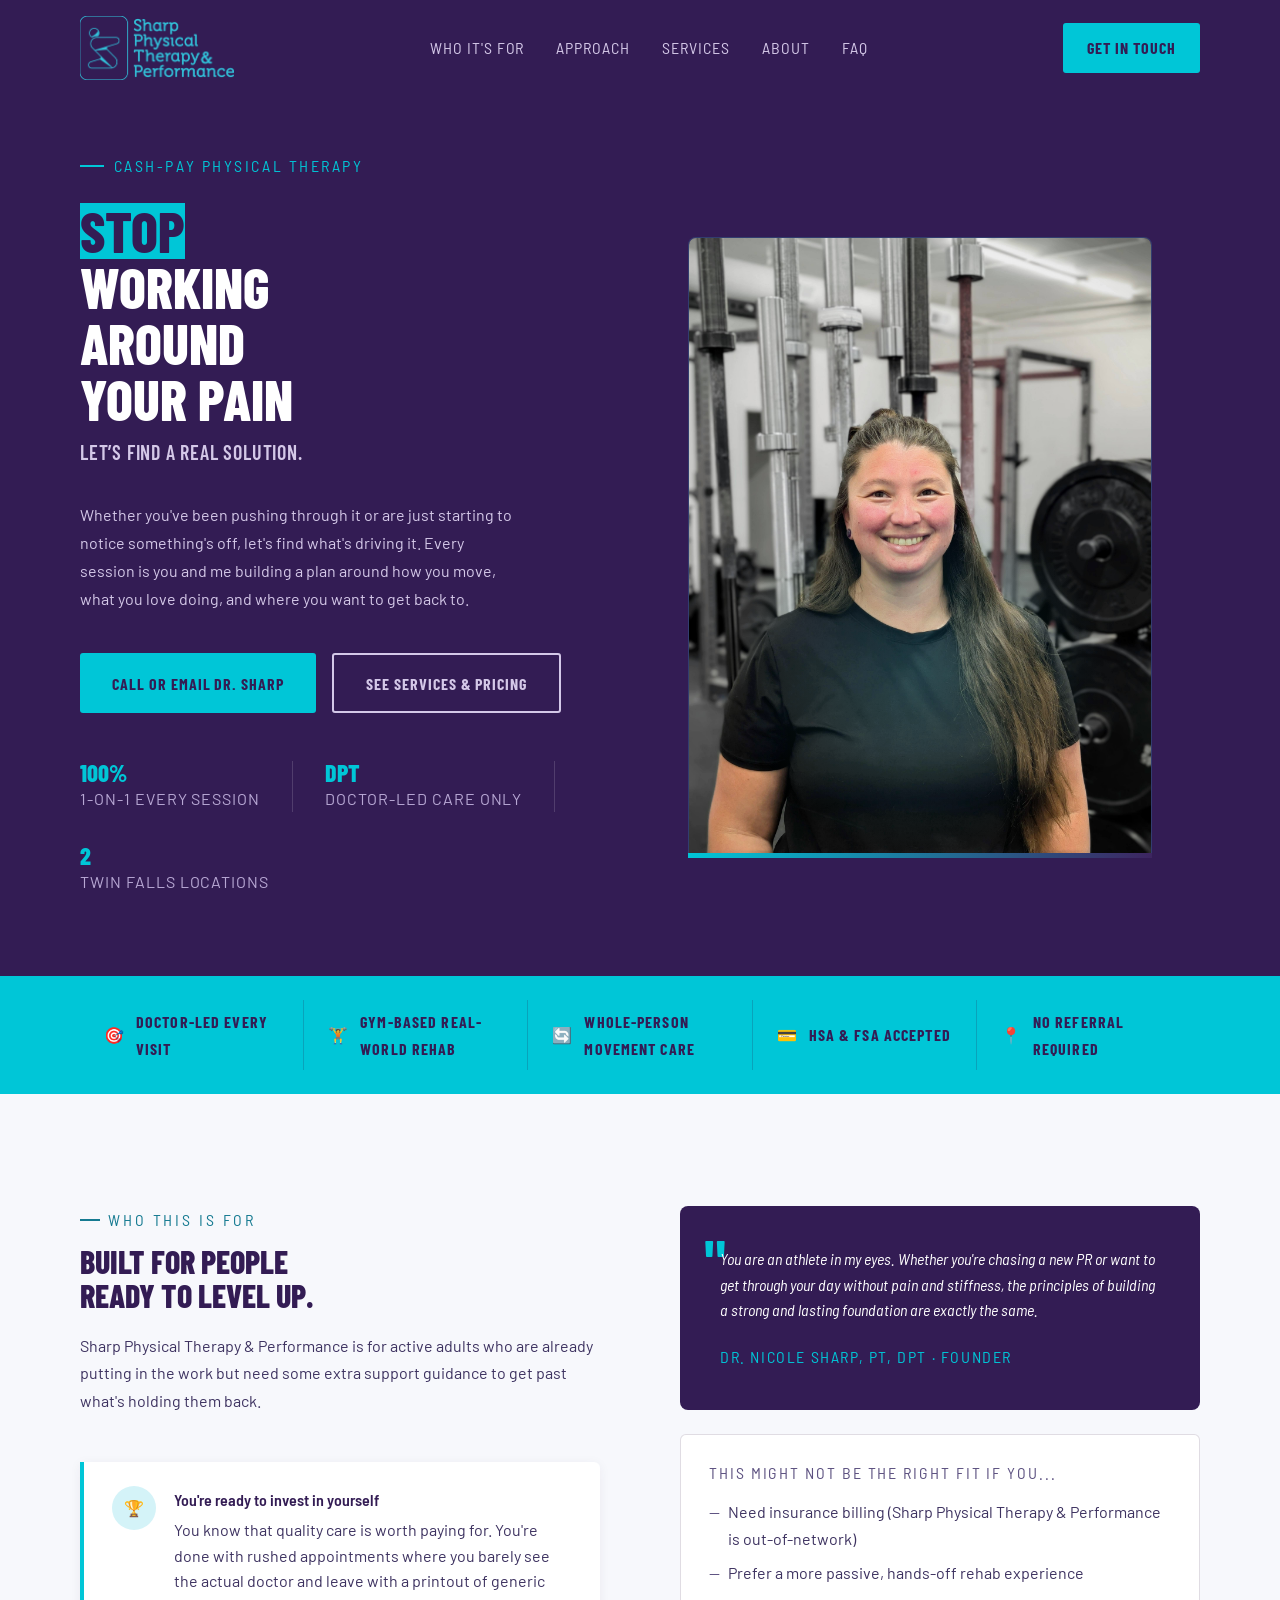
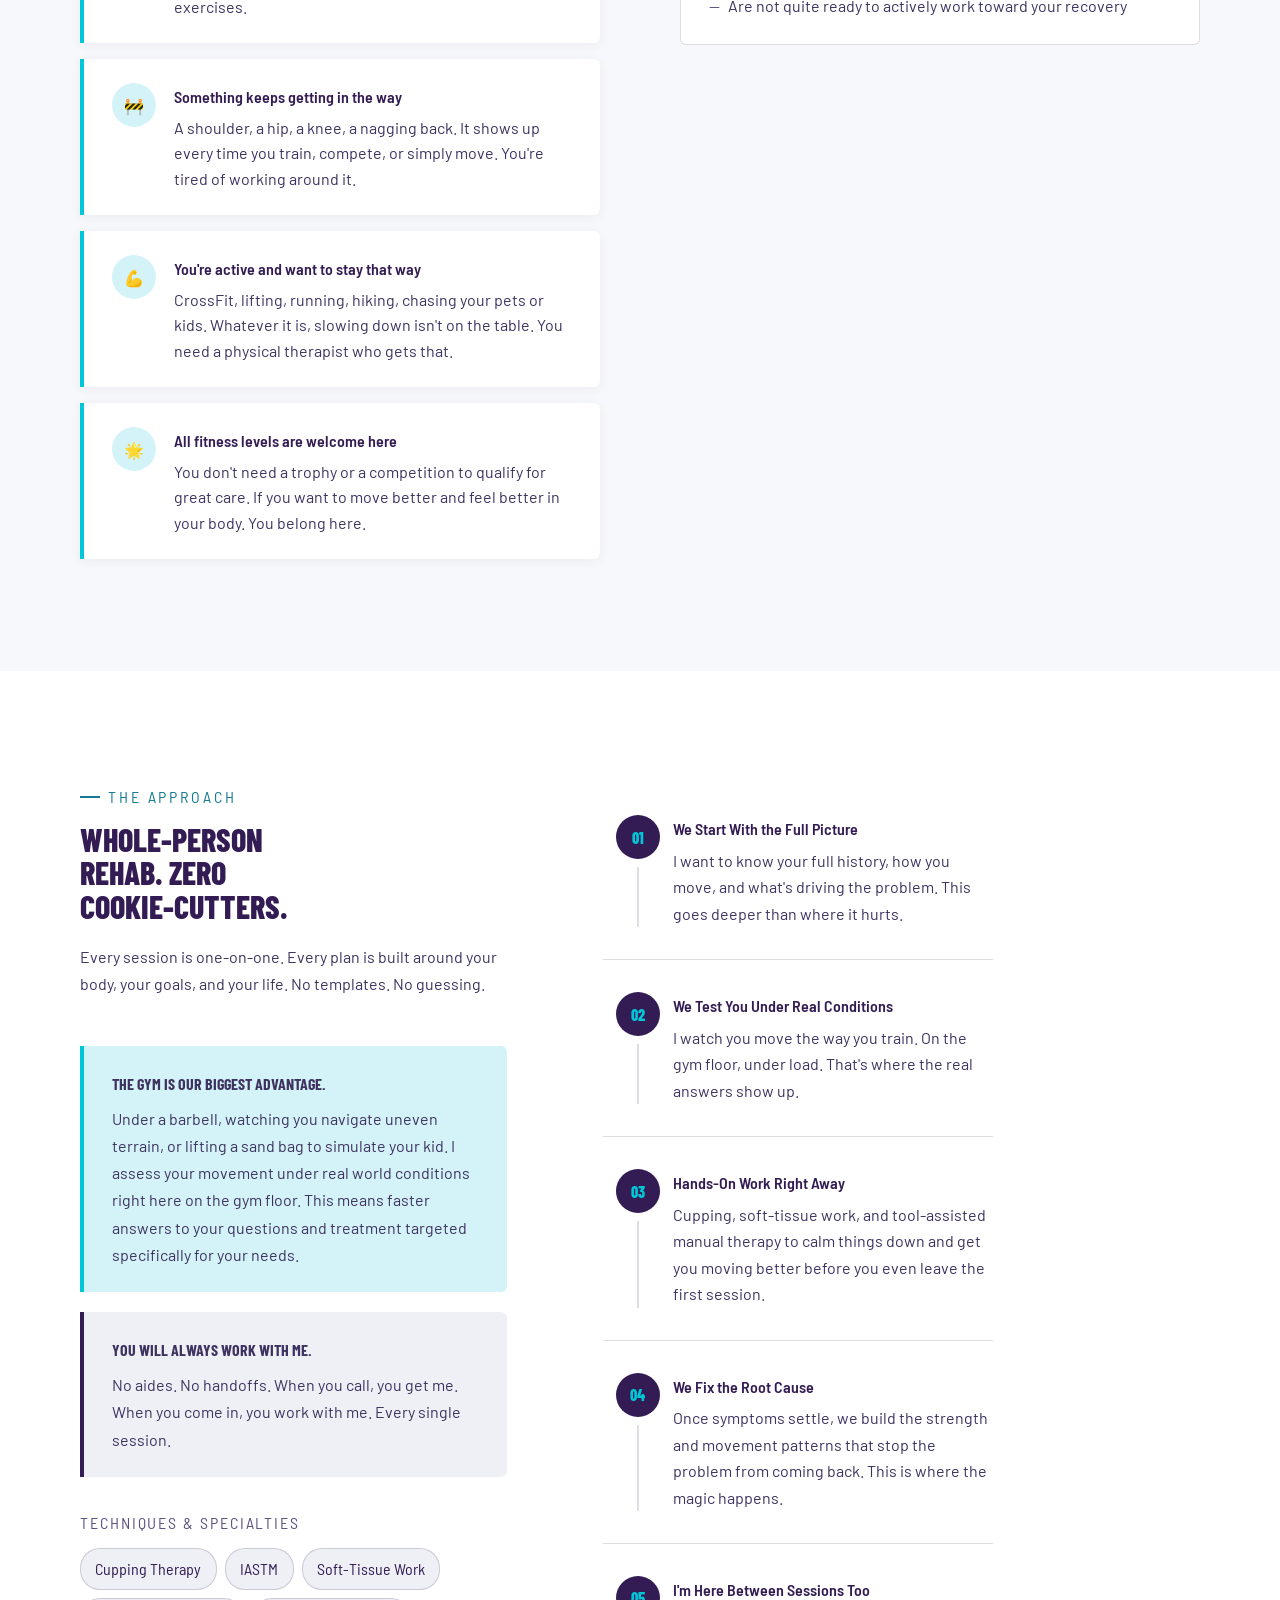
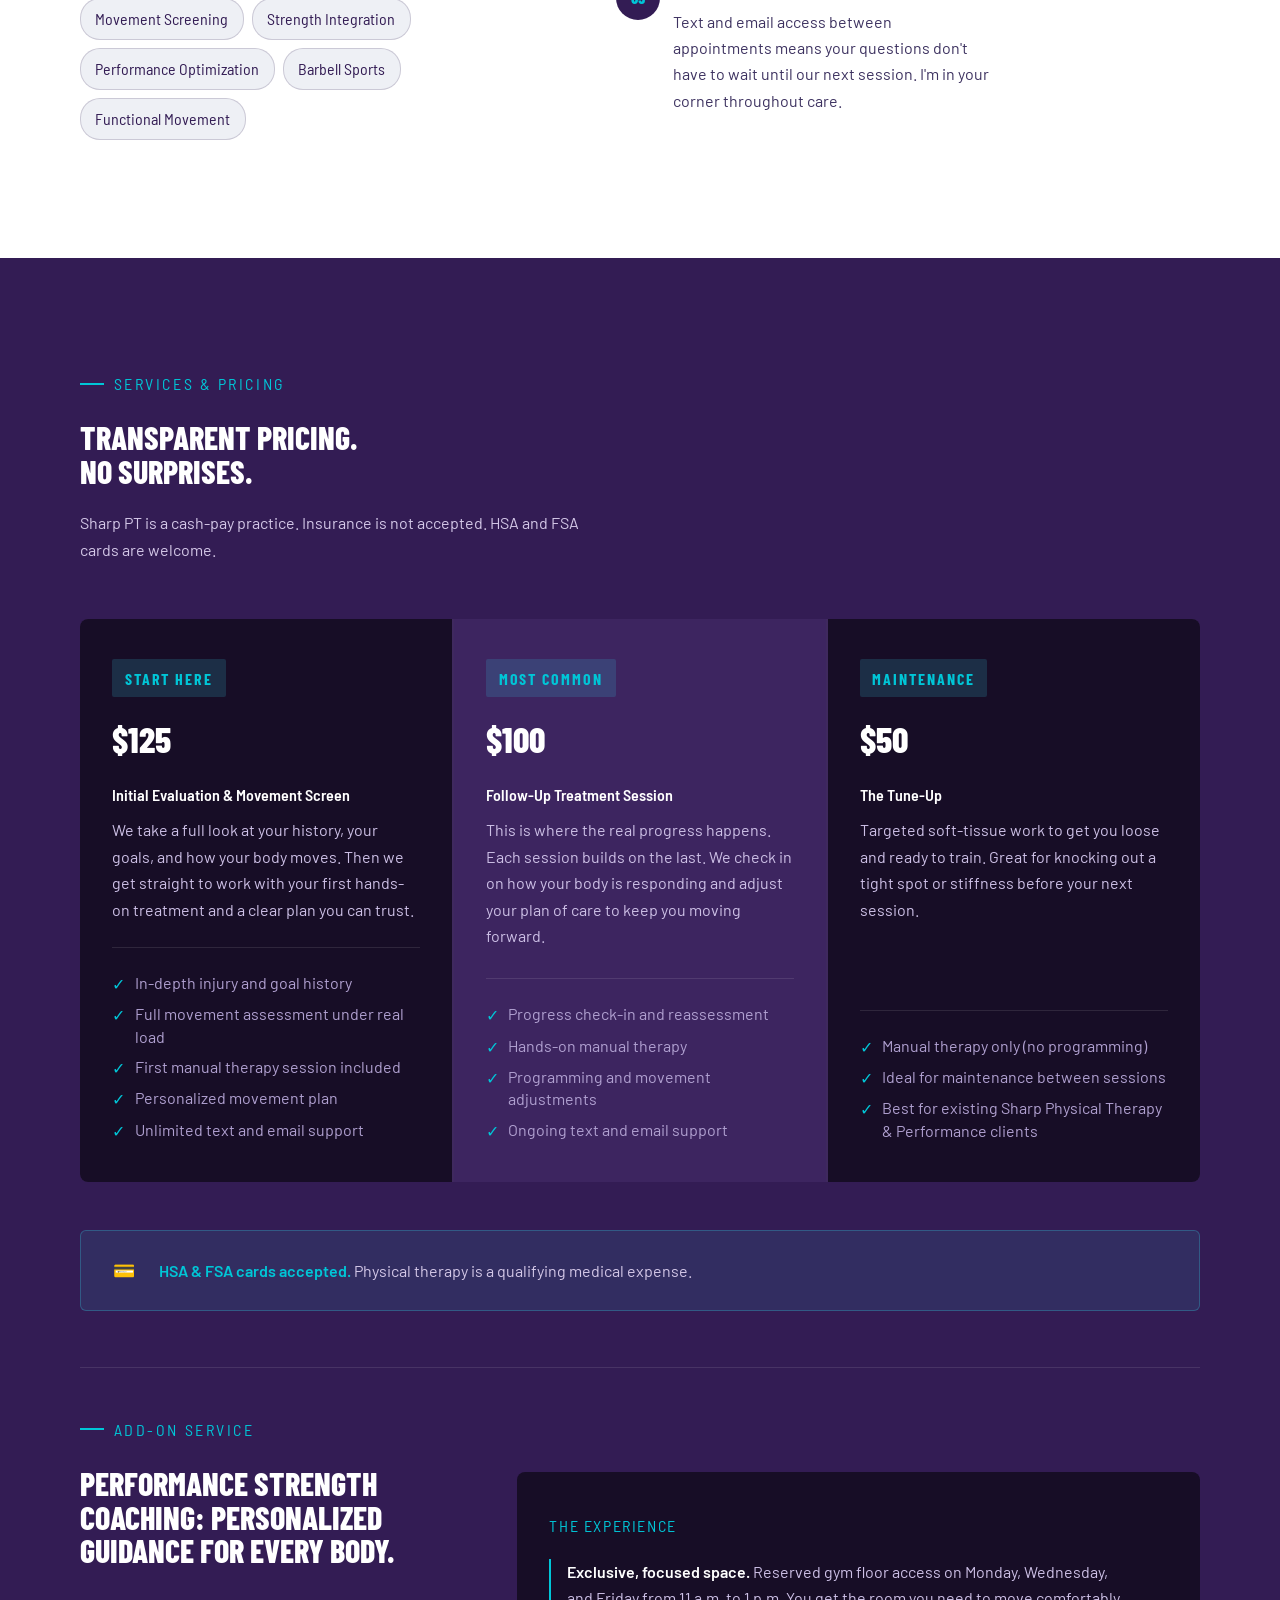
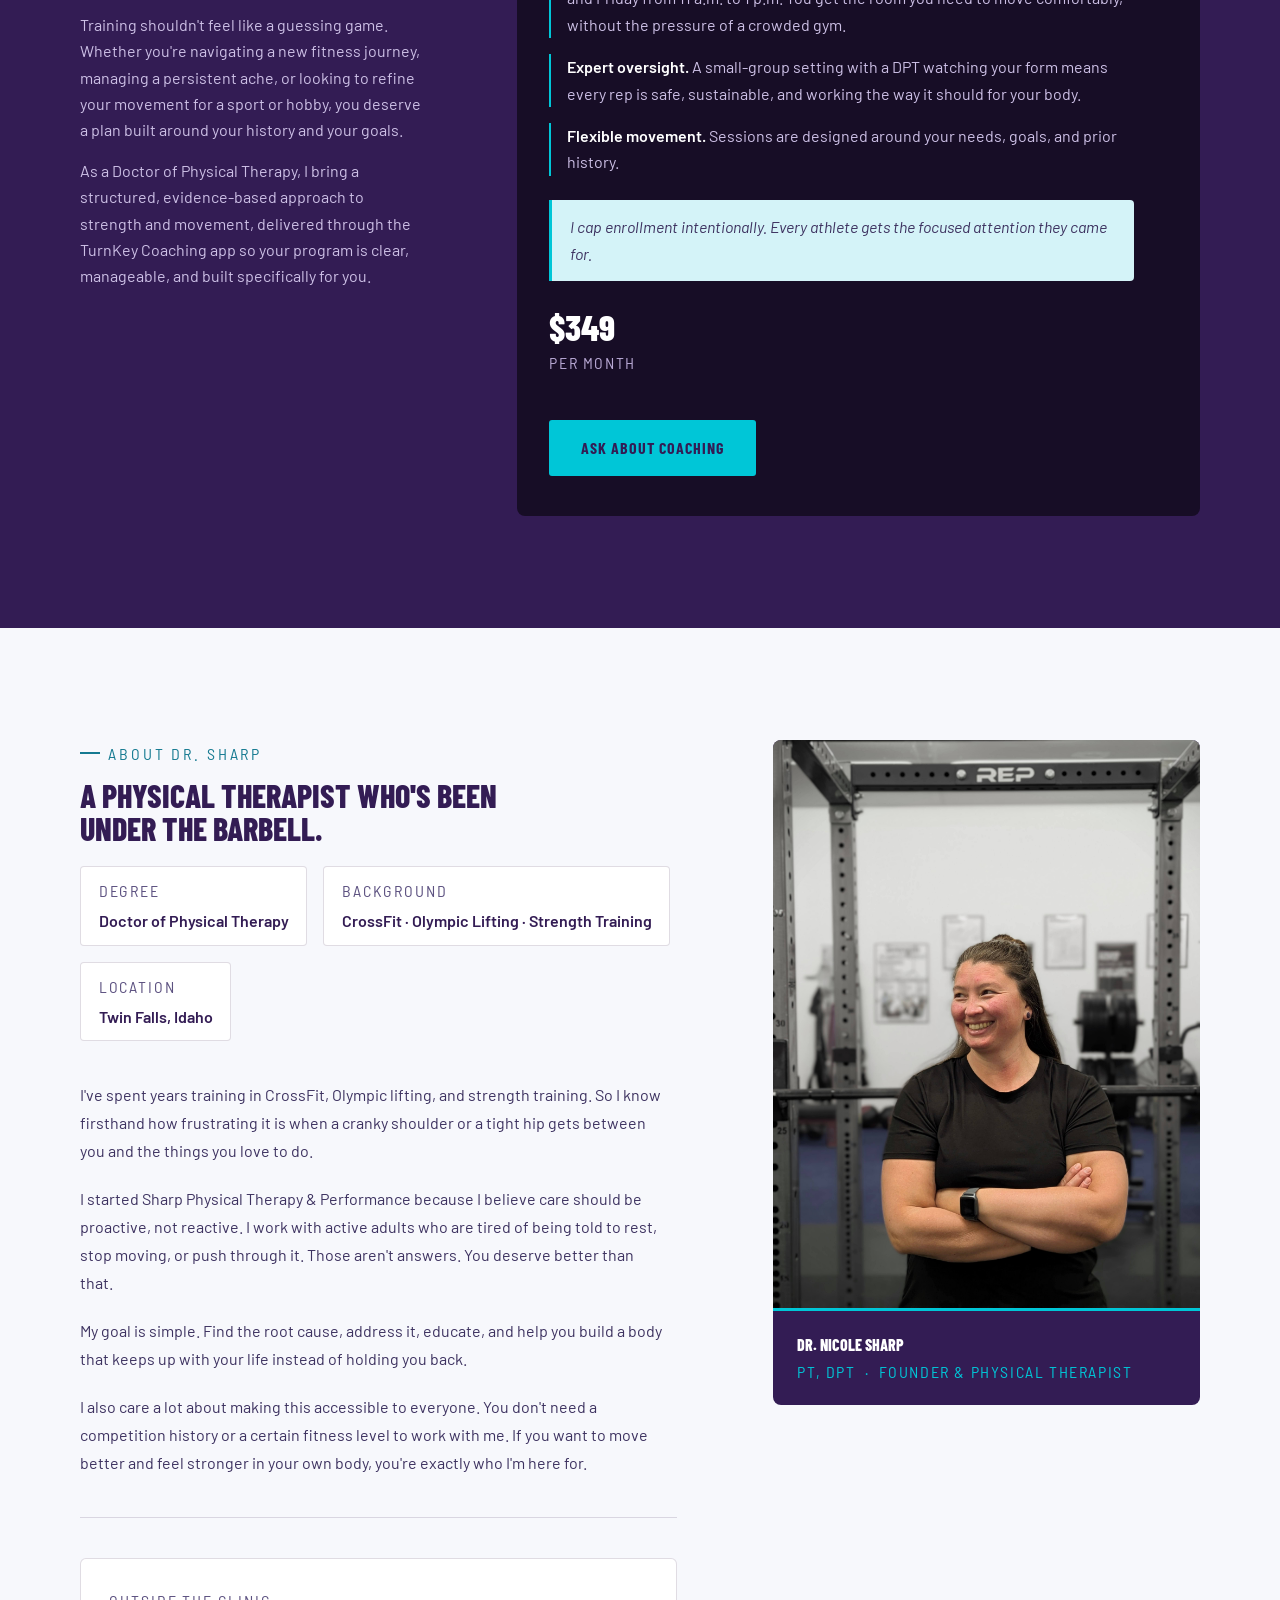
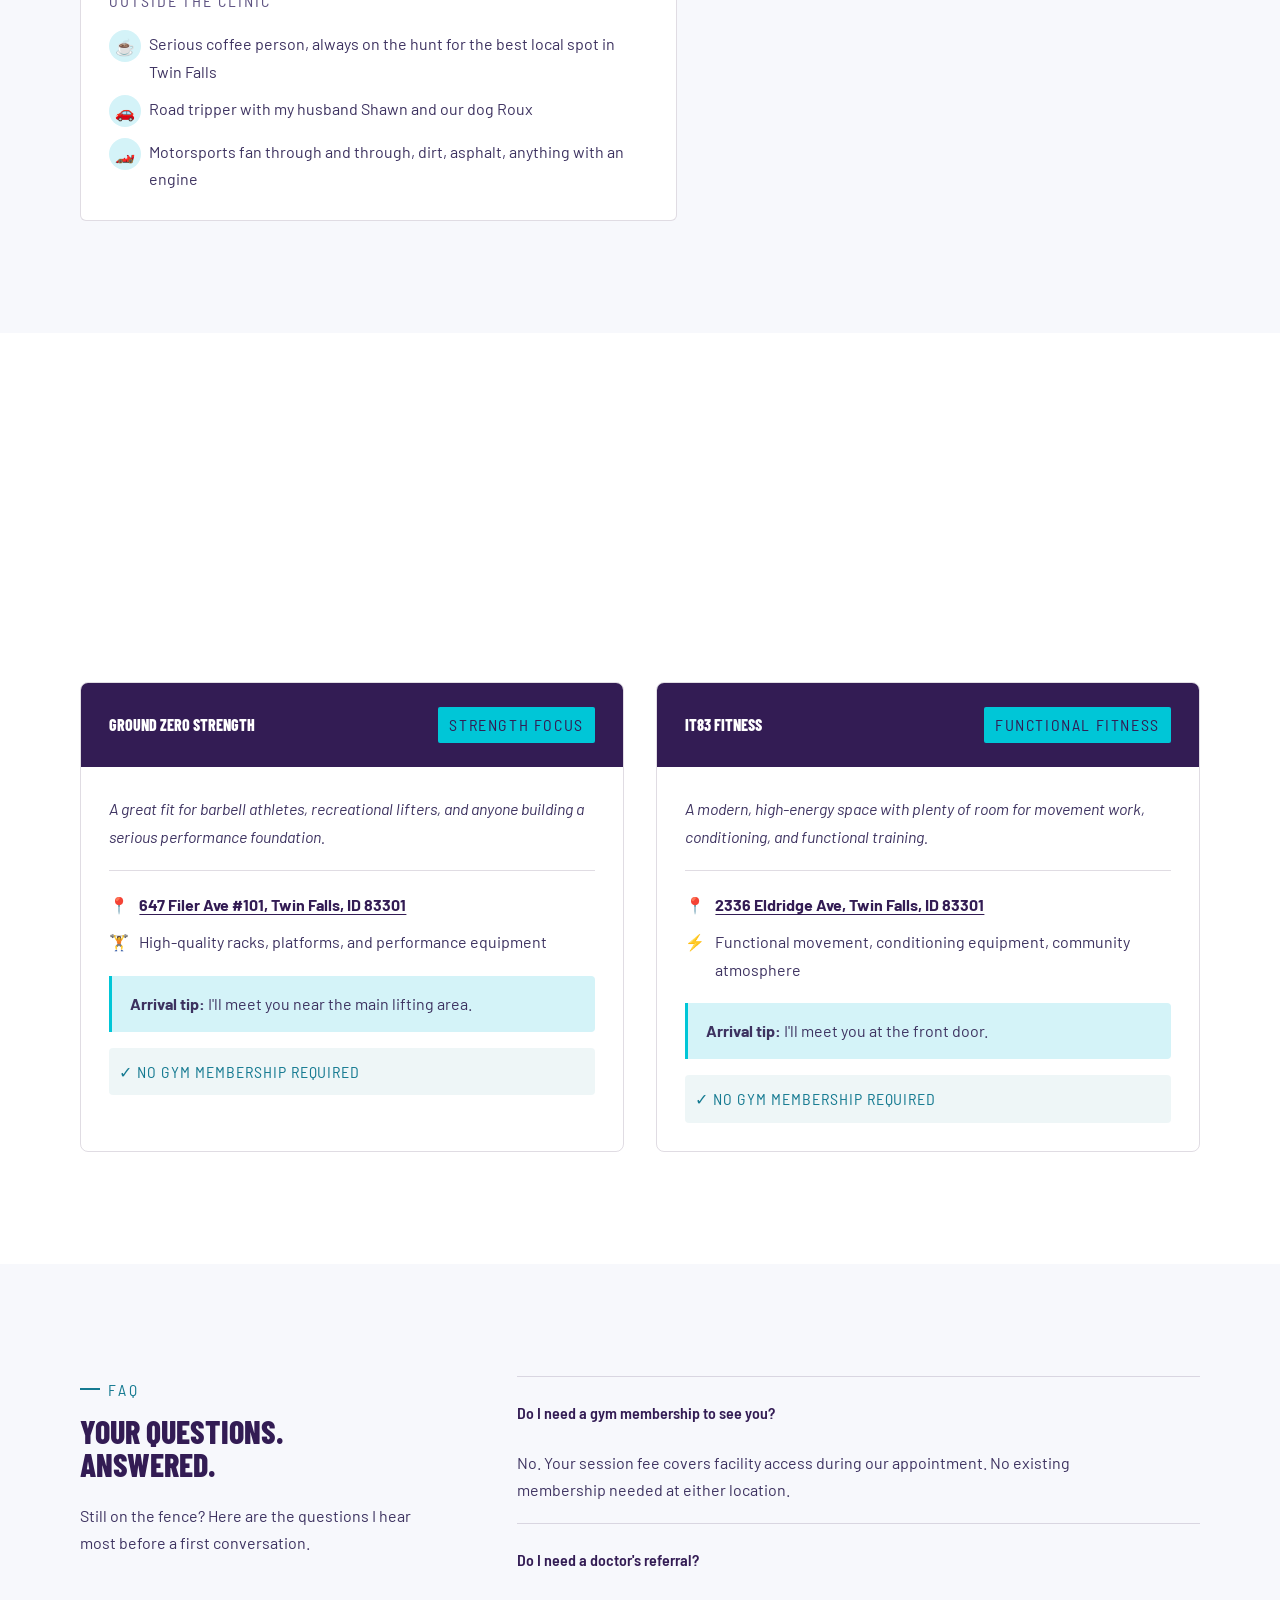
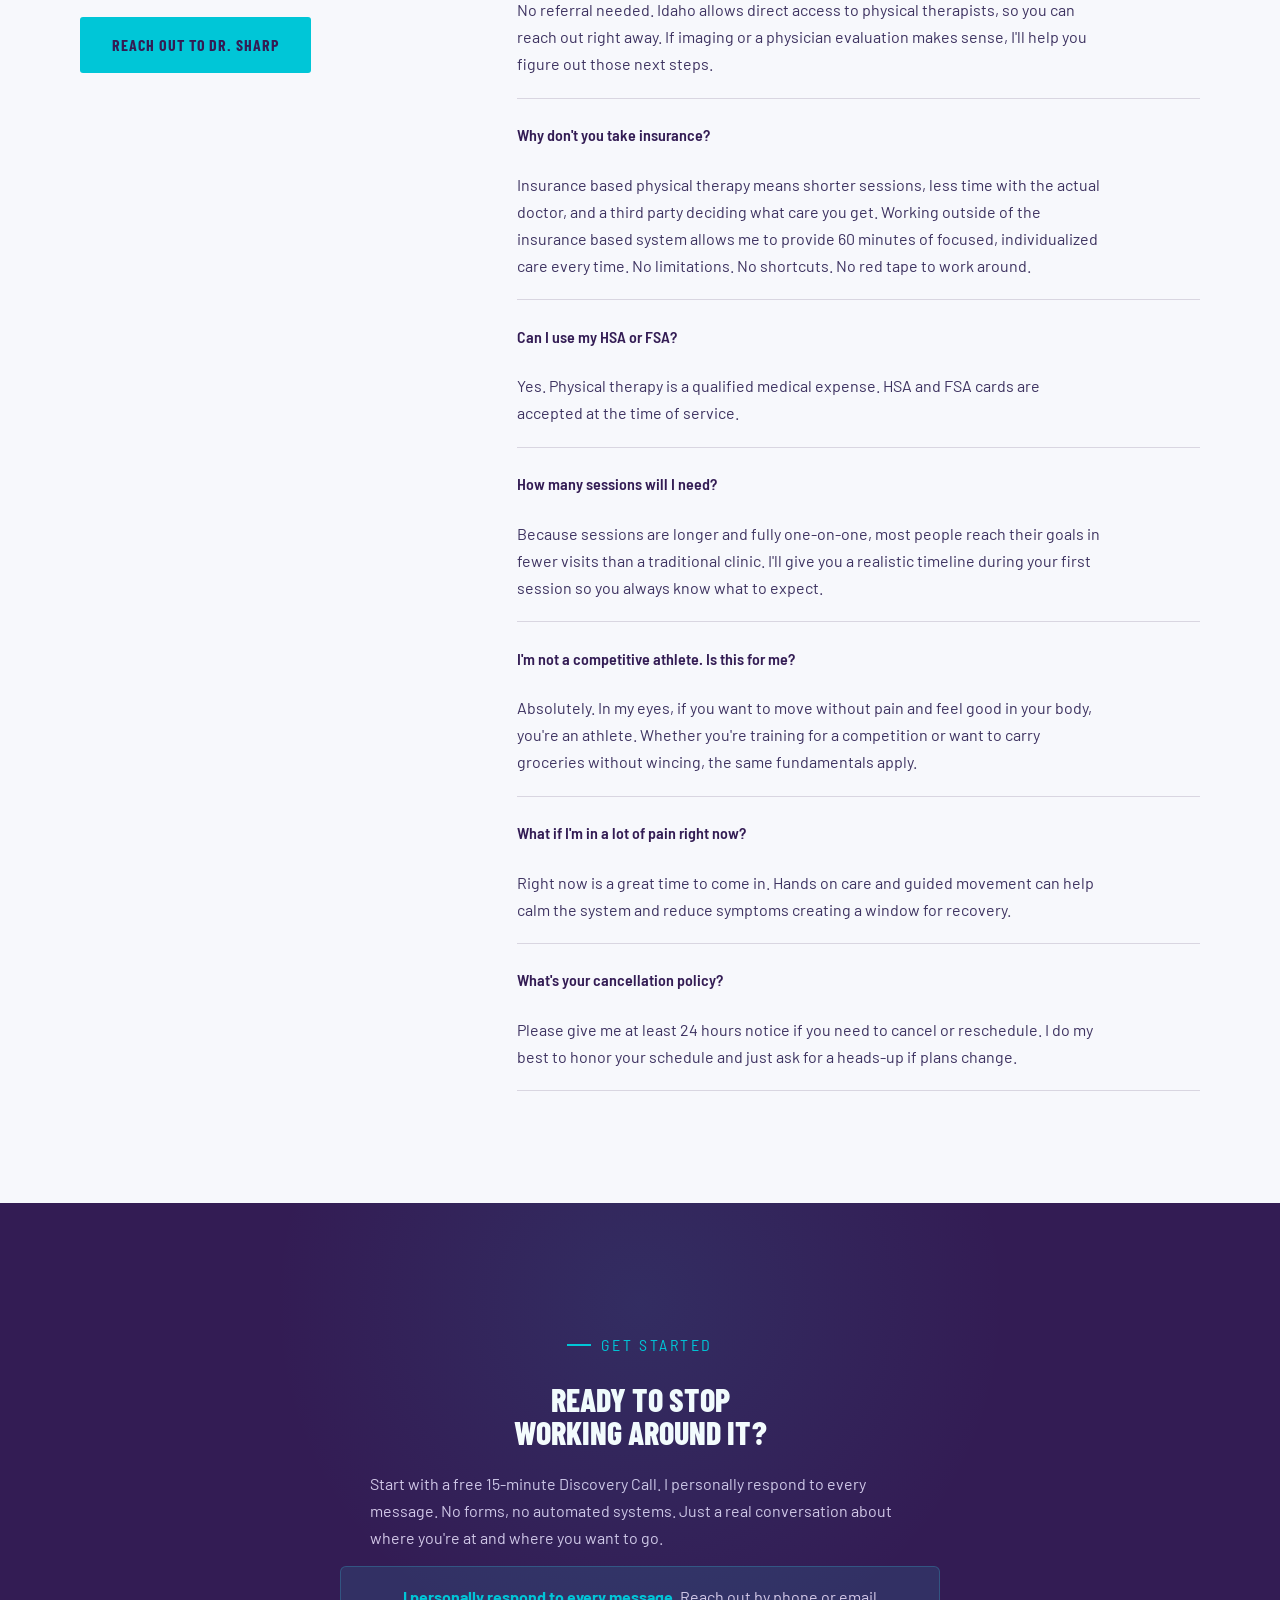
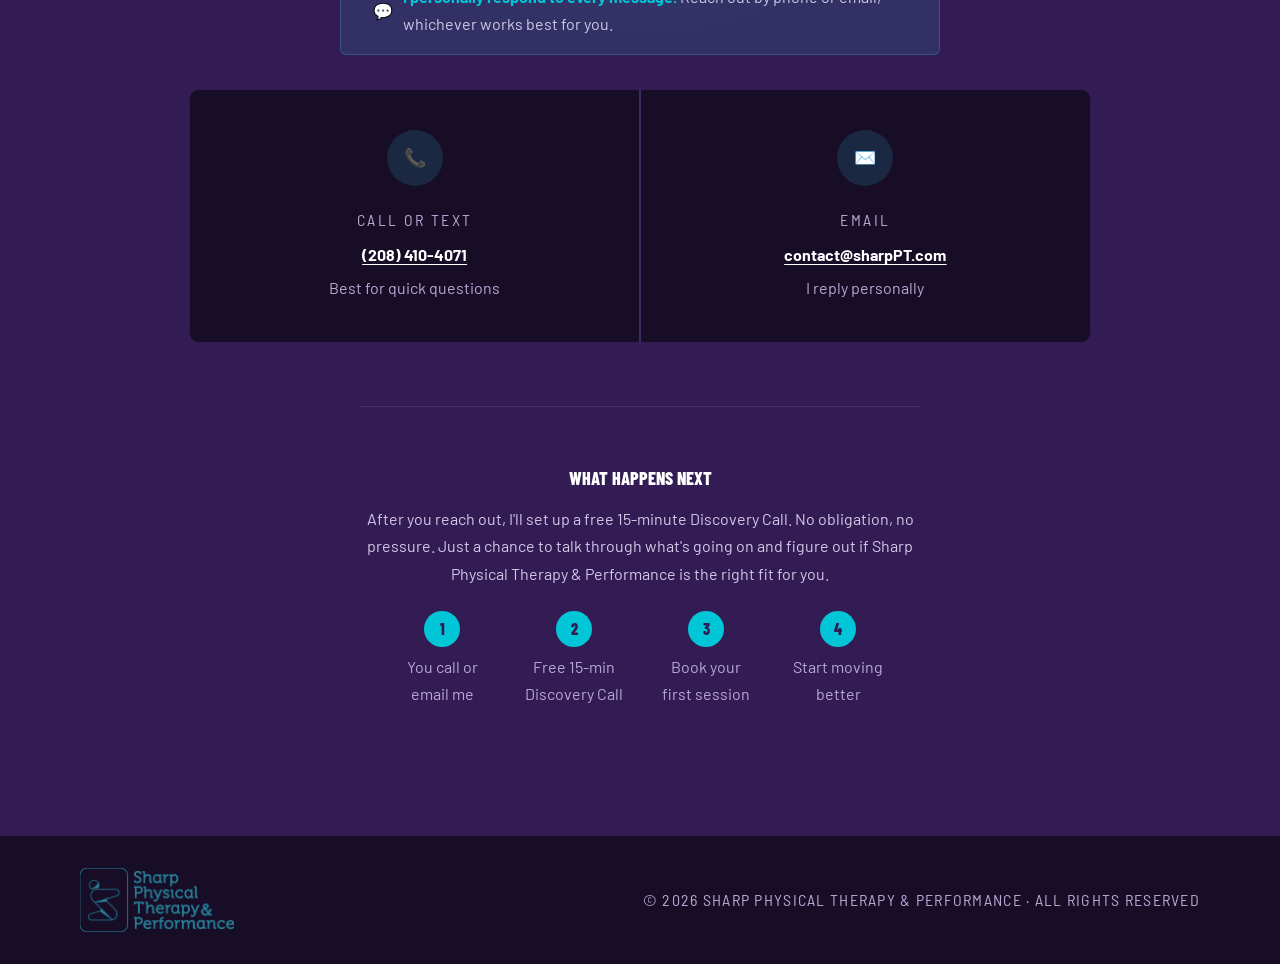
==== index.html @ bdf27a80 "line spacing" ====
<!DOCTYPE html>
<html lang="en-US">
<head>
  <!-- Google tag (gtag.js) -->
  <script async src="https://www.googletagmanager.com/gtag/js?id=G-GW4HYHPY5G"></script>
  <script>
    window.dataLayer = window.dataLayer || [];
    function gtag(){dataLayer.push(arguments);}
    gtag('js', new Date());
  
    gtag('config', 'G-GW4HYHPY5G');
  </script>
  <meta charset="UTF-8">
  <meta name="viewport" content="width=device-width, initial-scale=1.0">
  <meta name="keywords" content="Physical Therapy, Manual Therapy, Cash-Pay, Performance, Strong, Fitness, Injury, Injury prevention"/>
  <meta name="description" content="Cash-pay physical therapy in Twin Falls, Idaho. True 1-on-1 care with Dr. Nicole Sharp, PT, DPT — every session, no handoffs. Specializing in active adults and performance rehab." />
  <meta name="author" content="Dr. Nicole Sharp, PT, DPT" />
  <meta property="og:title" content="Sharp Physical Therapy & Performance — Twin Falls, ID">
  <meta property="og:description" content="True 1-on-1 cash-pay physical therapy with Dr. Nicole Sharp, PT, DPT.">
  <meta property="og:url" content="https://www.sharppt.com/">
  <meta property="og:type" content="website">
  <meta property="og:image" content="https://www.sharppt.com/img/og-image.png">
  <meta name="twitter:card" content="summary_large_image">
  <meta property="og:site_name" content="Sharp Physical Therapy & Performance">
  <meta property="og:locale" content="en_US">
  <link rel="canonical" href="https://www.sharppt.com/" />
  <title>Sharp Physical Therapy & Performance | Cash-Pay PT in Twin Falls, ID</title>
  <link rel="preconnect" href="https://fonts.googleapis.com">
  <link href="https://fonts.googleapis.com/css2?family=Barlow+Condensed:wght@400;600;700;800&family=Barlow:wght@400;500;600&family=Barlow+Semi+Condensed:wght@500;600&display=swap" rel="stylesheet">
  <link rel="stylesheet" href="css/styles.css">
  <link rel="sitemap" type="application/xml" href="https://www.sharppt.com/sitemap.xml">
  <script type="application/ld+json">
  {
    "@context": "https://schema.org",
    "@type": ["LocalBusiness", "MedicalBusiness", "Physiotherapy"],
    "name": "Sharp Physical Therapy & Performance",
    "description": "Cash-pay physical therapy in Twin Falls, Idaho. 1-on-1 care with Dr. Nicole Sharp, PT, DPT.",
    "image": "https://www.sharppt.com/img/og-image.png",
    "url": "https://www.sharppt.com",
    "telephone": "+12084104071",
    "address": {
      "@type": "PostalAddress",
      "streetAddress": "647 Filer Ave #101",
      "addressLocality": "Twin Falls",
      "addressRegion": "ID",
      "postalCode": "83301",
      "addressCountry": "US"
    },
    "geo": {
      "@type": "GeoCoordinates",
      "latitude": 42.5558,
      "longitude": -114.4609
    },
    "areaServed": "Twin Falls, ID",
    "priceRange": "$$"
  }
  </script>

  <script type="application/ld+json">
  {
    "@context": "https://schema.org",
    "@type": "FAQPage",
    "mainEntity": [
      {
        "@type": "Question",
        "name": "Do I need a gym membership to see you?",
        "acceptedAnswer": {
          "@type": "Answer",
          "text": "No. Your session fee covers facility access during our appointment. No existing membership needed at either location."
        }
      },
      {
        "@type": "Question",
        "name": "Do I need a doctor's referral?",
        "acceptedAnswer": {
          "@type": "Answer",
          "text": "No referral needed. Idaho allows direct access to physical therapists, so you can reach out right away. If imaging or a physician evaluation makes sense, I'll help you figure out those next steps."
        }
      },
      {
        "@type": "Question",
        "name": "Why don't you take insurance?",
        "acceptedAnswer": {
          "@type": "Answer",
          "text": "Insurance based physical therapy means shorter sessions, less time with the actual doctor, and a third party deciding what care you get. Working outside of the insurance based system allows me to provide 60 minutes of focused, individualized care every time. No limitations. No shortcuts. No red tape to work around."
        }
      },
      {
        "@type": "Question",
        "name": "Can I use my HSA or FSA?",
        "acceptedAnswer": {
          "@type": "Answer",
          "text": "Yes. Physical therapy is a qualified medical expense. HSA and FSA cards are accepted at the time of service."
        }
      },
      {
        "@type": "Question",
        "name": "How many sessions will I need?",
        "acceptedAnswer": {
          "@type": "Answer",
          "text": "Because sessions are longer and fully one-on-one, most people reach their goals in fewer visits than a traditional clinic. I'll give you a realistic timeline during your first session so you always know what to expect."
        }
      },
      {
        "@type": "Question",
        "name": "I'm not a competitive athlete. Is this for me?",
        "acceptedAnswer": {
          "@type": "Answer",
          "text": "Absolutely. In my eyes, if you want to move without pain and feel good in your body, you're an athlete. Whether you're training for a competition or want to carry groceries without wincing, the same fundamentals apply."
        }
      },
      {
        "@type": "Question",
        "name": "What if I'm in a lot of pain right now?",
        "acceptedAnswer": {
          "@type": "Answer",
          "text": "Right now is a great time to come in. Hands on care and guided movement can help calm the system and reduce symptoms creating a window for recovery."
        }
      },
      {
        "@type": "Question",
        "name": "What's your cancellation policy?",
        "acceptedAnswer": {
          "@type": "Answer",
          "text": "Please give me at least 24 hours notice if you need to cancel or reschedule. I do my best to honor your schedule and just ask for a heads-up if plans change."
        }
      }
    ]
  }
  </script>
</head>
<body>
<header>
  <a href="#main-content" class="skip-link">Skip to main content</a>

  <nav id="main-nav" aria-label="Main navigation">
    <div class="nav-inner">
      <a href="#" class="nav-logo" aria-label="Sharp Physical Therapy & Performance — home">
        <img src="img/SPTP Logo_SPTP Primary Teal Text.png" alt="Sharp Physical Therapy & Performance logo" class="nav-logo-img">
      </a>
      <ul class="nav-links" id="nav-links">
        <li><a href="#who" aria-label="Who it's for">Who It's For</a></li>
        <li><a href="#approach">Approach</a></li>
        <li><a href="#services">Services</a></li>
        <li><a href="#about">About</a></li>
        <li><a href="#faq">FAQ</a></li>
      </ul>
      <div class="nav-right">
        <a href="#contact" class="nav-cta">Get in Touch</a>
        <button class="nav-menu-btn" id="nav-menu-btn" aria-controls="nav-links" aria-expanded="false" aria-label="Toggle navigation menu">Menu</button>
      </div>
    </div>
  </nav>
</header>
  <main id="main-content">

    <!-- HERO -->
    <section id="hero" aria-labelledby="hero-heading">
      <div class="inner">
        <div class="hero-left">
          <span class="on-dark-eyebrow">Cash-Pay Physical Therapy</span>
          <h1 class="hero-h1 br" id="hero-heading"><span class="highlight">Stop</span>&NewLine;Working&NewLine;Around&NewLine;Your Pain <span class="sr-only">in Twin Falls, ID</span>
          </h1>
          <p class="hero-sub-head">Let’s find a real solution.</p>
          <p class="hero-body">Whether you've been pushing through it or are just starting to notice something's off, let's find what's driving it. Every session is you and me building a plan around how you move, what you love doing, and where you want to get back to.</p>
          <div class="hero-ctas">
            <a href="#contact" class="btn-teal" aria-label="Call or email Dr. Sharp">Call or Email Dr. Sharp</a>
            <a href="#services" class="btn-outline-white">See Services & Pricing</a>
          </div>
          <div class="hero-trust" aria-label="Key facts about Sharp PT">
            <div class="trust-item">
              <span class="trust-num" aria-label="100 percent">100%</span>
              <span class="trust-label">1-on-1 every session</span>
            </div>
            <div class="trust-divider" aria-hidden="true"></div>
            <div class="trust-item">
              <span class="trust-num">DPT</span>
              <span class="trust-label">Doctor-led care only</span>
            </div>
            <div class="trust-divider" aria-hidden="true"></div>
            <div class="trust-item">
              <span class="trust-num">2</span>
              <span class="trust-label">Twin Falls locations</span>
            </div>
          </div>
        </div>
        <div class="hero-right" aria-hidden="true">
          <div class="hero-photo-wrap">
            <img src="img/Profile Pic_Professional.jpg"
              alt="Dr. Nicole Sharp, PT, DPT — founder of Sharp Physical Therapy and Performance, standing in a gym setting"
              class="hero-photo-img" width="800" height="1067">
            <div class="hero-photo-bar"></div>
          </div>
        </div>
      </div>
    </section>

    <!-- STRIP -->
    <div id="strip" role="list" aria-label="Sharp PT highlights">
      <div class="inner">
        <div class="strip-item" role="listitem"><span class="strip-icon" aria-hidden="true">🎯</span><span class="strip-text">Doctor-Led Every Visit</span></div>
        <div class="strip-item" role="listitem"><span class="strip-icon" aria-hidden="true">🏋️</span><span class="strip-text">Gym-Based Real-World Rehab</span></div>
        <div class="strip-item" role="listitem"><span class="strip-icon" aria-hidden="true">🔄</span><span class="strip-text">Whole-Person Movement Care</span></div>
        <div class="strip-item" role="listitem"><span class="strip-icon" aria-hidden="true">💳</span><span class="strip-text">HSA & FSA Accepted</span></div>
        <div class="strip-item" role="listitem"><span class="strip-icon" aria-hidden="true">📍</span><span class="strip-text">No Referral Required</span></div>
      </div>
    </div>

    <!-- WHO -->
    <section id="who" aria-labelledby="who-heading">
      <div class="inner">
        <div class="who-grid">
          <div class="reveal">
            <p class="section-tag">Who This Is For</p>
            <h2 class="section-h2 br" id="who-heading">Built for People&NewLine;Ready to Level Up.</h2>
            <p class="section-lead">Sharp Physical Therapy & Performance is for active adults who are already putting in the work but need some extra support guidance to get past what's holding them back.</p>
            <div class="pain-cards">
              <div class="pain-card">
                <div class="pain-card-icon" aria-hidden="true">🏆</div>
                <div>
                  <p class="pain-card-title">You're ready to invest in yourself</p>
                  <p class="pain-card-desc">You know that quality care is worth paying for. You're done with rushed appointments where you barely see the actual doctor and leave with a printout of generic exercises.</p>
                </div>
              </div>
              <div class="pain-card">
                <div class="pain-card-icon" aria-hidden="true">🚧</div>
                <div>
                  <p class="pain-card-title">Something keeps getting in the way</p>
                  <p class="pain-card-desc">A shoulder, a hip, a knee, a nagging back. It shows up every time you train, compete, or simply move. You're tired of working around it.</p>
                </div>
              </div>
              <div class="pain-card">
                <div class="pain-card-icon" aria-hidden="true">💪</div>
                <div>
                  <p class="pain-card-title">You're active and want to stay that way</p>
                  <p class="pain-card-desc">CrossFit, lifting, running, hiking, chasing your pets or kids. Whatever it is, slowing down isn't on the table. You need a physical therapist who gets that.</p>
                </div>
              </div>
              <div class="pain-card">
                <div class="pain-card-icon" aria-hidden="true">🌟</div>
                <div>
                  <p class="pain-card-title">All fitness levels are welcome here</p>
                  <p class="pain-card-desc">You don't need a trophy or a competition to qualify for great care. If you want to move better and feel better in your body. You belong here.</p>
                </div>
              </div>
            </div>
          </div>
          <div class="reveal reveal-delay-1">
            <div class="who-quote-box">
              <p class="who-quote">You are an athlete in my eyes. Whether you're chasing a new PR or want to get through your day without pain and  stiffness, the principles of building a strong and lasting foundation are exactly the same.</p>
              <p class="who-quote-attr">Dr. Nicole Sharp, PT, DPT · Founder</p>
            </div>
            <div class="not-for-box">
              <p class="not-for-label">This might not be the right fit if you...</p>
              <ul class="not-for-list">
                <li>Need insurance billing (Sharp Physical Therapy & Performance is out-of-network)</li>
                <li>Prefer a more passive, hands-off rehab experience</li>
                <li>Are not quite ready to actively work toward your recovery</li>
              </ul>
            </div>
          </div>
        </div>
      </div>
    </section>

    <!-- APPROACH -->
    <section id="approach" aria-labelledby="approach-heading">
      <div class="inner">
        <div class="approach-grid">
          <div class="approach-sticky reveal">
            <p class="section-tag">The Approach</p>
            <h2 class="section-h2 br" id="approach-heading">Whole-Person&NewLine;Rehab. Zero&NewLine;Cookie-Cutters.</h2>
            <p class="section-lead">Every session is one-on-one. Every plan is built around your body, your goals, and your life. No templates. No guessing.</p>
            <div class="approach-callout">
              <p class="approach-callout-title">The gym is our biggest advantage.</p>
              <p>Under a barbell, watching you navigate uneven terrain, or lifting a sand bag to simulate your kid. I assess your movement under real world conditions right here on the gym floor. This means faster answers to your questions and treatment targeted specifically for your needs.</p>
            </div>
            <div class="approach-callout alt">
              <p class="approach-callout-title">You will always work with me.</p>
              <p>No aides. No handoffs. When you call, you get me. When you come in, you work with me. Every single session.</p>
            </div>
            <div class="modalities">
              <p class="modalities-title">Techniques & Specialties</p>
              <div class="mod-tags">
                <span class="mod-tag">Cupping Therapy</span>
                <span class="mod-tag">IASTM</span>
                <span class="mod-tag">Soft-Tissue Work</span>
                <span class="mod-tag">Movement Screening</span>
                <span class="mod-tag">Strength Integration</span>
                <span class="mod-tag">Performance Optimization</span>
                <span class="mod-tag">Barbell Sports</span>
                <span class="mod-tag">Functional Movement</span>
              </div>
            </div>
          </div>
          <div class="reveal reveal-delay-1">
            <ol class="steps" aria-label="Treatment process steps">
              <li class="step-item">
                <div class="step-num-wrap">
                  <div class="step-num" aria-hidden="true">01</div>
                  <div class="step-connector" aria-hidden="true"></div>
                </div>
                <div class="step-body">
                  <p class="step-title">We Start With the Full Picture</p>
                  <p class="step-desc">I want to know your full history, how you move, and what's driving the problem. This goes deeper than where it hurts.</p>
                </div>
              </li>
              <li class="step-item">
                <div class="step-num-wrap">
                  <div class="step-num" aria-hidden="true">02</div>
                  <div class="step-connector" aria-hidden="true"></div>
                </div>
                <div class="step-body">
                  <p class="step-title">We Test You Under Real Conditions</p>
                  <p class="step-desc">I watch you move the way you train. On the gym floor, under load. That's where the real answers show up.</p>
                </div>
              </li>
              <li class="step-item">
                <div class="step-num-wrap">
                  <div class="step-num" aria-hidden="true">03</div>
                  <div class="step-connector" aria-hidden="true"></div>
                </div>
                <div class="step-body">
                  <p class="step-title">Hands-On Work Right Away</p>
                  <p class="step-desc">Cupping, soft-tissue work, and tool-assisted manual therapy to calm things down and get you moving better before you even leave the first session.</p>
                </div>
              </li>
              <li class="step-item">
                <div class="step-num-wrap">
                  <div class="step-num" aria-hidden="true">04</div>
                  <div class="step-connector" aria-hidden="true"></div>
                </div>
                <div class="step-body">
                  <p class="step-title">We Fix the Root Cause</p>
                  <p class="step-desc">Once symptoms settle, we build the strength and movement patterns that stop the problem from coming back. This is where the magic happens.</p>
                </div>
              </li>
              <li class="step-item">
                <div class="step-num-wrap">
                  <div class="step-num" aria-hidden="true">05</div>
                  <div class="step-connector" aria-hidden="true"></div>
                </div>
                <div class="step-body">
                  <p class="step-title">I'm Here Between Sessions Too</p>
                  <p class="step-desc">Text and email access between appointments means your questions don't have to wait until our next session. I'm in your corner throughout care.</p>
                </div>
              </li>
            </ol>
          </div>
        </div>
      </div>
    </section>

    <!-- SERVICES -->
    <section id="services" class="on-dark" aria-labelledby="services-heading">
      <div class="inner">
        <div class="reveal">
          <span class="on-dark-eyebrow">Services & Pricing</span>
          <h2 class="section-h2 br" id="services-heading">Transparent Pricing.&NewLine;No Surprises.</h2>
          <p class="section-lead">Sharp PT is a cash-pay practice. Insurance is not accepted. HSA and FSA cards are welcome.</p>
        </div>
        <div class="services-grid reveal">
          <div class="service-card">
            <span class="service-badge">Start Here</span>
            <div class="service-price" aria-label="125 dollars">$125</div>
            <div class="service-duration"></div>
            <p class="service-name">Initial Evaluation & Movement Screen</p>
            <p class="service-desc">We take a full look at your history, your goals, and how your body moves. Then we get straight to work with your first hands-on treatment and a clear plan you can trust.</p>
            <div class="service-divider" aria-hidden="true"></div>
            <ul class="service-feats">
              <li>In-depth injury and goal history</li>
              <li>Full movement assessment under real load</li>
              <li>First manual therapy session included</li>
              <li>Personalized movement plan</li>
              <li>Unlimited text and email support</li>
            </ul>
          </div>
          <div class="service-card featured">
            <span class="service-badge">Most Common</span>
            <div class="service-price" aria-label="100 dollars">$100</div>
            <div class="service-duration"></div>
            <p class="service-name">Follow-Up Treatment Session</p>
            <p class="service-desc">This is where the real progress happens. Each session builds on the last. We check in on how your body is responding and adjust your plan of care to keep you moving forward.</p>
            <div class="service-divider" aria-hidden="true"></div>
            <ul class="service-feats">
              <li>Progress check-in and reassessment</li>
              <li>Hands-on manual therapy</li>
              <li>Programming and movement adjustments</li>
              <li>Ongoing text and email support</li>
            </ul>
          </div>
          <div class="service-card">
            <span class="service-badge">Maintenance</span>
            <div class="service-price" aria-label="50 dollars">$50</div>
            <div class="service-duration"></div>
            <p class="service-name">The Tune-Up</p>
            <p class="service-desc">Targeted soft-tissue work to get you loose and ready to train. Great for knocking out a tight spot or stiffness before your next session.</p>
            <div class="service-divider" aria-hidden="true"></div>
            <ul class="service-feats">
              <li>Manual therapy only (no programming)</li>
              <li>Ideal for maintenance between sessions</li>
              <li>Best for existing Sharp Physical Therapy & Performance clients</li>
            </ul>
          </div>
        </div>
        <div class="hsa-row reveal">
          <div class="hsa-icon" aria-hidden="true">💳</div>
          <p class="hsa-body"><strong>HSA & FSA cards accepted.</strong> Physical therapy is a qualifying medical expense.</p>
        </div>

        <!-- COACHING -->
        <div class="service-divider reveal" style="margin: 5.6rem 0 4.8rem;" aria-hidden="true"></div>
        <div class="faq-layout">
          <div class="reveal">
            <div class="coaching-header">
              <div>
                <span class="on-dark-eyebrow">Add-On Service</span>
                <h3 class="section-h2" id="coaching-heading">Performance Strength Coaching: Personalized Guidance for Every Body.</h3>
              </div>
            </div>
            <p class="service-desc">Training shouldn't feel like a guessing game. Whether you're navigating a new fitness journey, managing a persistent ache, or looking to refine your movement for a sport or hobby, you deserve a plan built around your history and your goals.</p>
            <p class="service-desc" style="margin-top: 1.4rem; margin-bottom: 1.4rem;">As a Doctor of Physical Therapy, I bring a structured, evidence-based approach to strength and movement, delivered through the TurnKey Coaching app so your program is clear, manageable, and built specifically for you.</p>
          </div>
          <div class="service-card services-grid">
            <div class="reveal">
              <span class="about-photo-cred">The Experience</span>
              <ul class="coaching-feats">
                <li><strong>Exclusive, focused space.</strong> Reserved gym floor access on Monday, Wednesday, and Friday from 11 a.m. to 1 p.m. You get the room you need to move comfortably, without the pressure of a crowded gym.</li>
                <li><strong>Expert oversight.</strong> A small-group setting with a DPT watching your form means every rep is safe, sustainable, and working the way it should for your body.</li>
                <li><strong>Flexible movement.</strong> Sessions are designed around your needs, goals, and prior history.</li>
              </ul>
              <p class="location-tip service-desc" style="margin-top: 2.4rem;"><em>I cap enrollment intentionally. Every athlete gets the focused attention they came for.</em></p>
              <div class="service-price" style="margin-top: 2.8rem;" aria-label="349 dollars per month">$349</div>
              <div class="service-duration">per month</div>
              <a href="#contact" class="btn-teal" style="margin-top: 2rem;">Ask About Coaching</a>
            </div>
          </div>
        </div>
      </div>
    </section>

    <!-- ABOUT -->
    <section id="about" aria-labelledby="about-heading">
      <div class="inner">
        <div class="about-grid">
          <div class="reveal reveal-delay-1">
            <p class="section-tag">About Dr. Sharp</p>
            <h2 class="section-h2 br" id="about-heading" aria-label="A physical therapist who's been under the barbell.">A Physical Therapist Who's Been&NewLine;Under the Barbell.</h2>
            <div class="about-creds-row" aria-label="Credentials">
              <div class="cred-chip">
                <p class="cred-chip-label">Degree</p>
                <p class="cred-chip-value">Doctor of Physical Therapy</p>
              </div>
              <div class="cred-chip">
                <p class="cred-chip-label">Background</p>
                <p class="cred-chip-value">CrossFit · Olympic Lifting · Strength Training</p>
              </div>
              <div class="cred-chip">
                <p class="cred-chip-label">Location</p>
                <p class="cred-chip-value">Twin Falls, Idaho</p>
              </div>
            </div>
            <div class="about-body">
              <p>I've spent years training in CrossFit, Olympic lifting, and strength training. So I know firsthand how frustrating it is when a cranky shoulder or a tight hip gets between you and the things you love to do.</p>
              <p>I started Sharp Physical Therapy & Performance because I believe care should be proactive, not reactive. I work with active adults who are tired of being told to rest, stop moving, or push through it. Those aren't answers. You deserve better than that.</p>
              <p>My goal is simple. Find the root cause, address it, educate, and help you build a body that keeps up with your life instead of holding you back.</p>
              <p>I also care a lot about making this accessible to everyone. You don't need a competition history or a certain fitness level to work with me. If you want to move better and feel stronger in your own body, you're exactly who I'm here for.</p>
            </div>
            <div class="about-divider" aria-hidden="true"></div>
            <div class="personal-box">
              <p class="personal-box-title">Outside the clinic</p>
              <div class="personal-items">
                <div class="personal-item">
                  <div class="personal-item-icon" aria-hidden="true">☕</div>
                  <span>Serious coffee person, always on the hunt for the best local spot in Twin Falls</span>
                </div>
                <div class="personal-item">
                  <div class="personal-item-icon" aria-hidden="true">🚗</div>
                  <span>Road tripper with my husband Shawn and our dog Roux</span>
                </div>
                <div class="personal-item">
                  <div class="personal-item-icon" aria-hidden="true">🏎️</div>
                  <span>Motorsports fan through and through, dirt, asphalt, anything with an engine</span>
                </div>
              </div>
            </div>
          </div>
          <div class="about-photo-wrap reveal">
            <div class="about-photo-card">
              <img src="img/Profile Pic_Fun.jpg"
                alt="Dr. Nicole Sharp, PT, DPT — founder of Sharp Physical Therapy and Performance"
                class="about-photo-img" width="600" height="800">
              <div class="about-photo-footer">
                <p class="about-photo-name">Dr. Nicole Sharp</p>
                <p class="about-photo-cred">PT, DPT &nbsp;·&nbsp; Founder & Physical Therapist</p>
              </div>
            </div>
          </div>
        </div>
      </div>
    </section>

    <!-- LOCATIONS -->
    <section id="locations" aria-labelledby="locations-heading">
      <div class="inner">
        <div class="reveal">
          <p class="section-tag">Where We Meet</p>
          <h2 class="section-h2 br" id="locations-heading">Two Premier Facilities&NewLine;in Twin Falls.</h2>
          <p class="section-lead">We'll figure out the best fit when we talk. No gym membership needed. Your session fee covers facility access.</p>
        </div>
        <div class="locations-grid reveal">
          <div class="location-card">
            <div class="location-card-header">
              <p class="location-card-name">Ground Zero Strength</p>
              <span class="location-type">Strength Focus</span>
            </div>
            <div class="location-card-body">
              <p class="location-vibe">A great fit for barbell athletes, recreational lifters, and anyone building a serious performance foundation.</p>
              <div class="location-detail"><span class="location-detail-icon" aria-hidden="true">📍</span><a class="location-link" href="https://maps.app.goo.gl/ew6LmAG2GbcWcKES9">647 Filer Ave #101, Twin Falls, ID 83301</a></div>
              <div class="location-detail"><span class="location-detail-icon" aria-hidden="true">🏋️</span><span>High-quality racks, platforms, and performance equipment</span></div>
              <div class="location-tip"><strong>Arrival tip:</strong> I'll meet you near the main lifting area.</div>
              <p class="location-no-mem">✓ No gym membership required</p>
            </div>
          </div>
          <div class="location-card">
            <div class="location-card-header">
              <p class="location-card-name">IT83 Fitness</p>
              <span class="location-type">Functional Fitness</span>
            </div>
            <div class="location-card-body">
              <p class="location-vibe">A modern, high-energy space with plenty of room for movement work, conditioning, and functional training.</p>
              <div class="location-detail"><span class="location-detail-icon" aria-hidden="true">📍</span><a class="location-link" href="https://maps.app.goo.gl/xp836FrkBjrAunm47">2336 Eldridge Ave, Twin Falls, ID 83301</a></div>
              <div class="location-detail"><span class="location-detail-icon" aria-hidden="true">⚡</span><span>Functional movement, conditioning equipment, community atmosphere</span></div>
              <div class="location-tip"><strong>Arrival tip:</strong> I'll meet you at the front door.</div>
              <p class="location-no-mem">✓ No gym membership required</p>
            </div>
          </div>
        </div>
      </div>
    </section>

    <!-- FAQ -->
    <section id="faq" aria-labelledby="faq-heading">
      <div class="inner">
        <div class="faq-layout">
          <div class="reveal">
            <p class="section-tag">FAQ</p>
            <h2 class="section-h2 br" id="faq-heading">Your Questions.&NewLine;Answered.</h2>
            <p class="section-lead">Still on the fence? Here are the questions I hear most before a first conversation.</p>
            <a href="#contact" class="btn-teal btn-mt" aria-label="Reach out to Dr. Sharp">Reach Out to Dr. Sharp</a>
          </div>
          <div class="faq-list reveal reveal-delay-1">
            <div class="faq-item open">
              <div class="faq-q"><span>Do I need a gym membership to see you?</span></div>
              <div class="faq-a" id="faq-a-1">No. Your session fee covers facility access during our appointment. No existing membership needed at either location.</div>
            </div>
            <div class="faq-item open">
              <div class="faq-q"><span>Do I need a doctor's referral?</span></div>
              <div class="faq-a" id="faq-a-2">No referral needed. Idaho allows direct access to physical therapists, so you can reach out right away. If imaging or a physician evaluation makes sense, I'll help you figure out those next steps.</div>
            </div>
            <div class="faq-item open">
              <div class="faq-q"><span>Why don't you take insurance?</span></div>
              <div class="faq-a" id="faq-a-3">Insurance based physical therapy means shorter sessions, less time with the actual doctor, and a third party deciding what care you get. Working outside of the insurance based system allows me to provide 60 minutes of focused, individualized care every time. No limitations. No shortcuts. No red tape to work around.</div>
            </div>
            <div class="faq-item open">
              <div class="faq-q"><span>Can I use my HSA or FSA?</span></div>
              <div class="faq-a" id="faq-a-4">Yes. Physical therapy is a qualified medical expense. HSA and FSA cards are accepted at the time of service.</div>
            </div>
            <div class="faq-item open">
              <div class="faq-q"><span>How many sessions will I need?</span></div>
              <div class="faq-a" id="faq-a-5">Because sessions are longer and fully one-on-one, most people reach their goals in fewer visits than a traditional clinic. I'll give you a realistic timeline during your first session so you always know what to expect.</div>
            </div>
            <div class="faq-item open">
              <div class="faq-q"><span>I'm not a competitive athlete. Is this for me?</span></div>
              <div class="faq-a" id="faq-a-6">Absolutely. In my eyes, if you want to move without pain and feel good in your body, you're an athlete. Whether you're training for a competition or want to carry groceries without wincing, the same fundamentals apply.</div>
            </div>
            <div class="faq-item open">
              <div class="faq-q"><span>What if I'm in a lot of pain right now?</span></div>
              <div class="faq-a" id="faq-a-7">Right now is a great time to come in. Hands on care and guided movement can help calm the system and reduce symptoms creating a window for recovery.</div>
            </div>
            <div class="faq-item open">
              <div class="faq-q"><span>What's your cancellation policy?</span></div>
              <div class="faq-a" id="faq-a-8">Please give me at least 24 hours notice if you need to cancel or reschedule. I do my best to honor your schedule and just ask for a heads-up if plans change.</div>
            </div>
          </div>
        </div>
      </div>
    </section>

    <!-- CONTACT -->
    <section id="contact" class="on-dark" aria-labelledby="contact-heading">
      <div class="inner contact-inner">
        <span class="on-dark-eyebrow">Get Started</span>
        <h2 class="section-h2 reveal br" id="contact-heading">Ready to Stop&NewLine;Working Around It?</h2>
        <p class="section-lead section-lead--contact reveal">
          Start with a free 15-minute Discovery Call. I personally respond to every message. No forms, no automated systems. Just a real conversation about where you're at and where you want to go.
        </p>
        <p class="contact-preferred reveal" style="text-align: left;">
          <span aria-hidden="true">💬</span>
          <span><strong>I personally respond to every message.</strong> Reach out by phone or email, whichever works best for you.</span>
        </p>
        <div class="contact-methods reveal" role="list">
          <div class="contact-method" role="listitem">
            <div class="contact-method-icon" aria-hidden="true">📞</div>
            <p class="contact-method-label">Call or Text</p>
            <a href="tel:2084104071" class="contact-method-value">(208) 410-4071</a>
            <p class="contact-method-sub">Best for quick questions</p>
          </div>
          <div class="contact-method" role="listitem">
            <div class="contact-method-icon" aria-hidden="true">✉️</div>
            <p class="contact-method-label">Email</p>
            <span id="email" class="contact-method-value">contact[at]sharpPT[dot]com</span>
            <p class="contact-method-sub">I reply personally</p>
          </div>
        </div>
        <div class="discovery-callout reveal" aria-labelledby="discovery-title">
          <h3 class="discovery-callout-title" id="discovery-title">What Happens Next</h3>
          <p class="discovery-callout-body">After you reach out, I'll set up a free 15-minute Discovery Call. No obligation, no pressure. Just a chance to talk through what's going on and figure out if Sharp Physical Therapy & Performance is the right fit for you.</p>
          <div class="discovery-steps" aria-label="Steps after contacting us">
            <div class="discovery-step">
              <div class="discovery-step-num" aria-label="Step 1">1</div>
              <p class="discovery-step-text">You call or email me</p>
            </div>
            <div class="discovery-step">
              <div class="discovery-step-num" aria-label="Step 2">2</div>
              <p class="discovery-step-text">Free 15-min Discovery Call</p>
            </div>
            <div class="discovery-step">
              <div class="discovery-step-num" aria-label="Step 3">3</div>
              <p class="discovery-step-text">Book your first session</p>
            </div>
            <div class="discovery-step">
              <div class="discovery-step-num" aria-label="Step 4">4</div>
              <p class="discovery-step-text">Start moving better</p>
            </div>
          </div>
        </div>
      </div>
    </section>

  </main>

  <footer role="contentinfo">
    <div class="inner footer-inner">
      <a href="#" class="footer-logo" aria-label="Sharp Physical Therapy and Performance — back to top">
        <img src="img/SPTP Logo_SPTP Primary Teal Text.png" alt="Sharp Physical Therapy & Performance" class="footer-logo-img">
      </a>
      <span class="footer-copy">© 2026 Sharp Physical Therapy & Performance · All rights reserved</span>
    </div>
  </footer>

  <script>
    // Scroll reveal
    const revealObs = new IntersectionObserver(entries => {
      entries.forEach(e => { if (e.isIntersecting) e.target.classList.add('visible'); });
    }, { threshold: 0.07 });
    document.querySelectorAll('.reveal').forEach(el => revealObs.observe(el));

    // Nav scroll shadow
    const nav = document.getElementById('main-nav');
    window.addEventListener('scroll', () => {
      nav.classList.toggle('scrolled', window.scrollY > 60);
    }, { passive: true });

    // Mobile menu toggle
    const menuBtn  = document.getElementById('nav-menu-btn');
    const navLinks = document.getElementById('nav-links');

    menuBtn.addEventListener('click', () => {
      const isOpen = navLinks.classList.toggle('is-open');
      menuBtn.setAttribute('aria-expanded', isOpen);
    });

    navLinks.querySelectorAll('a').forEach(link => {
      link.addEventListener('click', () => {
        navLinks.classList.remove('is-open');
        menuBtn.setAttribute('aria-expanded', 'false');
      });
    });

    document.addEventListener('click', e => {
      if (!nav.contains(e.target)) {
        navLinks.classList.remove('is-open');
        menuBtn.setAttribute('aria-expanded', 'false');
      }
    });

    // Email obfuscation
    const emailEl = document.getElementById('email');
    if (emailEl) {
      emailEl.innerHTML = '<a href="mailto:contact@sharpPT.com" class="contact-method-value">contact@sharpPT.com</a>';
    }
  </script>
</body>
</html>
---- css/styles.css ----
/* ─────────────────────────────────────────────
   styles.css  |  Sharp Physical Therapy & Performance
   WCAG 2.2 AA compliant — all contrast ratios verified
   ───────────────────────────────────────────── */

/* ── DESIGN TOKENS ── */
:root {
  /* Brand */
  --purple:       #331C54;
  --purple-deep:  #170d26;
  --purple-mid:   #3d2560;
  --teal:         #00C6D7;   /* 4.6:1 on purple ✓ large text */
  --teal-dark:    #157a91;   /* 4.7:1 on white ✓ */
  --teal-light:   #d4f3f8;

  /* Text on dark (purple) */
  --on-dark-primary:   #ffffff;   /* 13.5:1 ✓ */
  --on-dark-secondary: #d4c8e8;  /*  6.8:1 ✓ */
  --on-dark-muted:     #b8a8d4;  /*  4.6:1 ✓ */

  /* Text on deep (#1e1030) */
  --on-deep-secondary: #cdc0e6;  /* 6.2:1 ✓ */
  --on-deep-muted:     #b0a0d0;  /* 4.5:1 ✓ */

  /* Text on light */
  --text-dark:  #1a1130;   /* 17:1 ✓ */
  --text-mid:   #3d3260;   /* 8.5:1 ✓ */
  --text-muted: #5c5180;   /* 5.1:1 ✓ */

  /* Surfaces */
  --white:      #ffffff;
  --off-white:  #f7f8fc;
  --light-gray: #eef0f5;
  --rule:       rgba(46,26,71,0.15);

  /* Typography — families */
  --font-head: 'Barlow Condensed', sans-serif;
  --font-body: 'Barlow', sans-serif;
  --font-semi: 'Barlow Semi Condensed', sans-serif;

  /* Typography — size scale
     All values are in rem (base: 1rem = 10px via html { font-size: 62.5% })
     Edit here to shift the entire type system at once.            */
  --text-xs:      1.6rem;                        /* body, labels, UI chrome  */
  --text-sm:      1.8rem;                        /* callout titles, icons    */
  --text-md:      2.4rem;                        /* trust numbers            */
  --text-lg:      3.6rem;                        /* service prices           */
  --text-subhead: clamp(1.6rem, 2vw,   2.0rem); /* hero sub-heading         */
  --text-h2:      clamp(2.4rem, 4vw,   3.2rem); /* section headings         */
  --text-h1:      clamp(3.2rem, 5.5vw, 5.6rem); /* hero headline            */
  --text-display: 7.2rem;                         /* decorative quote mark    */
}

/* ── RESET ── */
*, *::before, *::after { box-sizing: border-box; margin: 0; padding: 0; }

html {
  scroll-behavior: smooth;
  font-size: 62.5%; /* 1rem = 10px */
}

body {
  background: var(--white);
  color: var(--text-dark);
  font-family: var(--font-body);
  font-weight: 400;
  line-height: 1.7;
  overflow-x: hidden;
}

/* ── LAYOUT ── */
/* Full-width sections use .inner for content capping */
section { padding: 0; }

.inner {
  width: 100%;
  max-width: 1440px;
  margin-inline: auto;
  padding: 11.2rem 8rem;
}

/* Line-length cap — optimal 50–75 char range */
p, li,
.section-lead, .hero-body, .about-body p,
.pain-card-desc, .step-desc, .service-desc,
.approach-callout p, .location-vibe, .faq-a,
.hsa-body, .discovery-callout-body,
.contact-method-sub, .not-for-list li, .who-quote {
  max-width: 65ch;
}

.br {
  white-space: pre-line;
}

/* .section-h2  { max-width: 60ch; } */
.section-lead{ max-width: 60ch; }
.hero-h1     { max-width: 18ch; }

/* ── ACCESSIBILITY ── */
.skip-link {
  position: absolute;
  top: -100%; left: 1.6rem;
  background: var(--teal); color: var(--purple);
  font-family: var(--font-head); font-weight: 700; font-size: var(--text-xs);
  padding: 1.2rem 2rem;
  z-index: 9999;
  text-decoration: none;
  border-radius: 0 0 4px 4px;
}
.skip-link:focus { top: 0; }

:focus-visible {
  outline: 3px solid var(--teal);
  outline-offset: 3px;
  border-radius: 2px;
}
:focus:not(:focus-visible) { outline: none; }

/* ── NAV ── */
nav {
  position: fixed; top: 0; left: 0; right: 0;
  z-index: 200;
  background: var(--purple);
  transition: box-shadow 0.3s;
}
nav.scrolled { box-shadow: 0 4px 24px rgba(46,26,71,0.4); }

.nav-inner {
  max-width: 1440px; margin-inline: auto;
  padding: 1.6rem 8rem;
  display: flex; align-items: center; justify-content: space-between;
}

.nav-logo { display: flex; align-items: center; text-decoration: none; }
.nav-logo-img { height: 6.4rem; width: auto; display: block; }

.nav-links { display: flex; gap: 3.2rem; list-style: none; }
.nav-links a {
  font-family: var(--font-semi); font-size: var(--text-xs);
  letter-spacing: 0.06em; text-transform: uppercase;
  color: var(--on-dark-secondary);
  text-decoration: none;
  padding: 0.4rem 0;
  transition: color 0.2s;
}
.nav-links a:hover { color: var(--teal); }

.nav-right { display: flex; align-items: center; gap: 1.2rem; }

.nav-cta {
  background: var(--teal); color: var(--purple);
  font-family: var(--font-head); font-weight: 700; font-size: var(--text-xs);
  letter-spacing: 0.06em; text-transform: uppercase;
  padding: 1.12rem 2.4rem;
  text-decoration: none;
  border-radius: 3px;
  white-space: nowrap;
  min-height: 44px;
  display: inline-flex; align-items: center;
  transition: background 0.2s;
}
.nav-cta:hover { background: #28afc5; }

.nav-menu-btn {
  display: none;
  font-family: var(--font-head); font-size: var(--text-xs); font-weight: 700;
  letter-spacing: 0.1em; text-transform: uppercase;
  color: var(--on-dark-secondary);
  background: transparent;
  border: 2px solid var(--on-dark-secondary);
  border-radius: 3px;
  padding: 0.6rem 1.2rem;
  min-height: 44px;
  cursor: pointer;
  transition: border-color 0.2s, color 0.2s;
}
.nav-menu-btn:hover { border-color: var(--teal); color: var(--teal); }

/* ── HERO ── */
#hero {
  min-height: 100vh;
  background: var(--purple);
  padding-top: 72px;
  overflow: hidden;
}

#hero .inner {
  display: grid;
  grid-template-columns: 1fr 1fr;
  padding-top: 0; padding-bottom: 0;
  min-height: calc(100vh - 72px);
}

.hero-left {
  display: flex; flex-direction: column; justify-content: center;
  padding: 8rem 4.8rem 8rem 0;
  position: relative; z-index: 2;
}

.hero-right {
  position: relative; overflow: hidden;
  display: flex; align-items: center;
  padding: 4.8rem 4.8rem 0;
  z-index: 2;
}

.on-dark-eyebrow {
  display: inline-flex; align-items: center; gap: 0.96rem;
  font-family: var(--font-semi); font-size: var(--text-xs);
  letter-spacing: 0.16em; text-transform: uppercase;
  color: var(--teal);
  margin-bottom: 2.4rem;
  opacity: 0; animation: fadeUp 0.7s 0.2s forwards;
}
.on-dark-eyebrow::before { content: ''; width: 24px; height: 2px; background: var(--teal); }

.hero-h1 {
  font-family: var(--font-head); font-weight: 800;
  font-size: var(--text-h1);
  line-height: 1; text-transform: uppercase;
  color: var(--on-dark-primary);
  margin-bottom: 0.8rem;
  opacity: 0; animation: fadeUp 0.7s 0.35s forwards;
}
.hero-h1 .highlight { background-color: var(--teal); color: var(--purple); display: inline-block; }

.hero-sub-head {
  font-family: var(--font-head); font-weight: 600;
  font-size: var(--text-subhead);
  text-transform: uppercase; letter-spacing: 0.04em;
  color: var(--on-dark-secondary);
  margin-bottom: 3.2rem;
  opacity: 0; animation: fadeUp 0.7s 0.5s forwards;
}

.hero-body {
  font-size: var(--text-xs); line-height: 1.75;
  color: var(--on-dark-secondary);
  max-width: 440px; margin-bottom: 4rem;
  opacity: 0; animation: fadeUp 0.7s 0.65s forwards;
}

.hero-ctas {
  display: flex; gap: 1.6rem; flex-wrap: wrap;
  opacity: 0; animation: fadeUp 0.7s 0.8s forwards;
}

.hero-trust {
  margin-top: 4.8rem;
  display: flex; gap: 3.2rem; flex-wrap: wrap;
  opacity: 0; animation: fadeUp 0.7s 1s forwards;
}
.trust-item { display: flex; flex-direction: column; }
.trust-num {
  font-family: var(--font-head); font-weight: 800; font-size: var(--text-md);
  color: var(--teal); line-height: 1;
}
.trust-label {
  font-size: var(--text-xs);
  color: var(--on-dark-muted);
  letter-spacing: 0.06em; text-transform: uppercase;
}
.trust-divider { width: 1px; background: rgba(255,255,255,0.15); align-self: stretch; }

.hero-photo-wrap { width: 100%; max-width: 480px; margin: 0 auto; position: relative; }
.hero-photo-wrap::before {
  content: '';
  position: absolute; bottom: 0; left: 50%; transform: translateX(-50%);
  width: 80%; height: 60%;
  background: radial-gradient(ellipse, rgba(50,194,217,0.2) 0%, transparent 70%);
  pointer-events: none; z-index: 1;
}
.hero-photo-img {
  width: 100%; height: auto; display: block;
  border-radius: 8px 8px 0 0;
  object-fit: cover; object-position: center top;
  border: 1px solid rgba(50,194,217,0.2); border-bottom: none;
  position: relative; z-index: 0;
}
.hero-photo-bar { width: 100%; height: 5px; background: linear-gradient(90deg, var(--teal), var(--purple-mid)); }

/* ── BUTTONS ── */
.btn-teal {
  background: var(--teal); color: var(--purple);
  font-family: var(--font-head); font-weight: 700; font-size: var(--text-xs);
  letter-spacing: 0.06em; text-transform: uppercase;
  padding: 1.44rem 3.2rem;
  text-decoration: none; border-radius: 3px;
  min-height: 44px;
  display: inline-flex; align-items: center;
  transition: background 0.2s;
}
.btn-teal:hover { background: #28afc5; }
.btn-mt { margin-top: 1.25rem; }

.btn-outline-white {
  border: 2px solid var(--on-dark-secondary);
  color: var(--on-dark-secondary);
  font-family: var(--font-head); font-weight: 700; font-size: var(--text-xs);
  letter-spacing: 0.06em; text-transform: uppercase;
  padding: 1.44rem 3.2rem;
  text-decoration: none; border-radius: 3px;
  min-height: 44px;
  display: inline-flex; align-items: center;
  transition: border-color 0.2s, color 0.2s;
}
.btn-outline-white:hover { border-color: var(--teal); color: var(--teal); }

/* ── STRIP ── */
#strip { background: var(--teal); }
#strip .inner {
  padding-top: 2.4rem; padding-bottom: 2.4rem;
  display: flex; flex-wrap: wrap;
}
.strip-item {
  display: flex; align-items: center; gap: 1.2rem;
  flex: 1; min-width: 160px;
  padding: 0.8rem 2.4rem;
  border-right: 1px solid rgba(46,26,71,0.2);
}
.strip-item:last-child { border-right: none; }
.strip-icon { font-size: var(--text-xs); }
.strip-text {
  font-family: var(--font-head); font-weight: 700; font-size: var(--text-xs);
  letter-spacing: 0.07em; text-transform: uppercase;
  color: var(--purple);
}

/* ── SECTION GLOBALS ── */
.section-tag {
  font-family: var(--font-semi); font-size: var(--text-xs);
  letter-spacing: 0.18em; text-transform: uppercase;
  color: var(--teal-dark);
  margin-bottom: 1.2rem;
  display: flex; align-items: center; gap: 0.8rem;
}
.section-tag::before { content: ''; width: 20px; height: 2px; background: var(--teal-dark); }
.section-tag--center { justify-content: center; max-width: 100%; }

.on-dark .section-tag,
.on-dark .section-tag::before { color: var(--teal); background: var(--teal); }

.section-h2 {
  font-family: var(--font-head); font-weight: 800;
  font-size: var(--text-h2);
  line-height: 1.05; text-transform: uppercase;
  color: var(--purple); margin-bottom: 2rem;
}
.on-dark .section-h2 { color: var(--on-dark-primary); }

.section-lead {
  font-size: var(--text-xs); color: var(--text-mid);
  margin-bottom: 4.8rem;
}
.section-lead--contact { margin: 0 auto 1.5rem; text-align: left; }
.on-dark .section-lead { color: var(--on-dark-secondary); }

/* ── WHO ── */
#who { background: var(--off-white); }
.who-grid { display: grid; grid-template-columns: 1fr 1fr; gap: 8rem; align-items: start; }

.pain-cards { display: flex; flex-direction: column; gap: 1.6rem; margin-top: 3.2rem; }
.pain-card {
  background: var(--white);
  padding: 2.4rem 2.8rem;
  border-left: 4px solid var(--teal);
  border-radius: 0 6px 6px 0;
  display: flex; gap: 1.76rem; align-items: flex-start;
  box-shadow: 0 2px 12px rgba(46,26,71,0.06);
  transition: transform 0.2s, box-shadow 0.2s;
}
.pain-card:hover { transform: translateX(4px); box-shadow: 0 4px 20px rgba(46,26,71,0.1); }
.pain-card-icon {
  width: 44px; height: 44px; flex-shrink: 0;
  background: var(--teal-light); border-radius: 50%;
  display: flex; align-items: center; justify-content: center;
  font-size: var(--text-xs);
}
.pain-card-title {
  font-family: var(--font-semi); font-weight: 600; font-size: var(--text-xs);
  color: var(--purple); margin-bottom: 0.4rem;
}
.pain-card-desc { font-size: var(--text-xs); color: var(--text-mid); line-height: 1.6; }

.who-quote-box {
  background: var(--purple);
  padding: 4rem; border-radius: 8px;
  position: relative; overflow: hidden;
  margin-bottom: 2.4rem;
}
.who-quote-box::before {
  content: '"';
  font-family: var(--font-head); font-size: var(--text-display); font-weight: 600;
  color: rgba(50,194,217,0.12);
  position: absolute; top: 2.0rem; left: 2.4rem;
  line-height: 1; pointer-events: none;
  color: var(--teal);
}
.who-quote {
  font-family: var(--font-semi); font-size: var(--text-xs); font-style: italic;
  color: var(--on-dark-primary); line-height: 1.6;
  position: relative; z-index: 2; margin-bottom: 2rem;
}
.who-quote-attr {
  font-family: var(--font-semi); font-size: var(--text-xs);
  letter-spacing: 0.1em; text-transform: uppercase; color: var(--teal);
}

.not-for-box {
  border: 1.5px solid var(--rule);
  padding: 2.4rem 2.8rem;
  border-radius: 6px; background: var(--white);
}
.not-for-label {
  font-family: var(--font-semi); font-size: var(--text-xs);
  letter-spacing: 0.12em; text-transform: uppercase;
  color: var(--text-muted); margin-bottom: 1.2rem;
}
.not-for-list { list-style: none; display: flex; flex-direction: column; gap: 0.64rem; }
.not-for-list li {
  font-size: var(--text-xs); color: var(--text-mid);
  padding-left: 1.92rem; position: relative;
}
.not-for-list li::before { content: '—'; position: absolute; left: 0; color: var(--text-muted); }

/* ── APPROACH ── */
#approach { background: var(--white); }
.approach-grid { display: grid; grid-template-columns: 5fr 7fr; gap: 9.6rem; align-items: start; }
.approach-sticky { position: sticky; top: 100px; }

.approach-callout {
  background: var(--teal-light);
  border-left: 4px solid var(--teal);
  padding: 2.4rem 2.8rem;
  border-radius: 0 6px 6px 0;
  margin-top: 2rem;
}
.approach-callout.alt { background: var(--light-gray); border-left-color: var(--purple); }
.approach-callout-title {
  font-family: var(--font-head); font-weight: 700; font-size: var(--text-xs);
  text-transform: uppercase; color: var(--purple); margin-bottom: 0.8rem;
}
.approach-callout p { font-size: var(--text-xs); color: var(--text-mid); }

.modalities { margin-top: 3.2rem; }
.modalities-title {
  font-family: var(--font-semi); font-size: var(--text-xs);
  letter-spacing: 0.12em; text-transform: uppercase;
  color: var(--text-muted); margin-bottom: 1.2rem;
}
.mod-tags { display: flex; flex-wrap: wrap; gap: 0.8rem; }
.mod-tag {
  font-family: var(--font-semi); font-size: var(--text-xs);
  background: var(--light-gray); color: var(--purple);
  padding: 0.64rem 1.44rem; border-radius: 20px;
  border: 1px solid rgba(46,26,71,0.18);
}

.steps { display: flex; flex-direction: column; }
.step-item {
  display: grid; grid-template-columns: 70px 1fr;
  padding: 3.2rem 0;
  border-bottom: 1px solid var(--rule);
}
.step-item:last-child { border-bottom: none; }
.step-num-wrap { display: flex; flex-direction: column; align-items: center; }
.step-num {
  width: 44px; height: 44px; border-radius: 50%;
  background: var(--purple); color: var(--teal);
  font-family: var(--font-head); font-weight: 800; font-size: var(--text-xs);
  display: flex; align-items: center; justify-content: center; flex-shrink: 0;
}
.step-connector { width: 2px; flex: 1; background: var(--rule); margin-top: 0.8rem; }
.step-item:last-child .step-connector { display: none; }
.step-title {
  font-family: var(--font-semi); font-weight: 600; font-size: var(--text-xs);
  color: var(--purple); margin-bottom: 0.56rem;
}
.step-desc { font-size: var(--text-xs); color: var(--text-mid); line-height: 1.65; }

/* ── SERVICES ── */
#services { background: var(--purple); }
.services-grid {
  display: grid; grid-template-columns: repeat(3, 1fr);
  gap: 1.5px; background: rgba(255,255,255,0.06);
  margin-top: 5.6rem; border-radius: 8px; overflow: hidden;
}
.service-card {
  background: var(--purple-deep);
  padding: 4rem 3.2rem;
  display: flex; flex-direction: column;
  transition: background 0.25s;
}
.service-card.featured { background: var(--purple-mid); }

.service-badge {
  display: inline-block; margin-bottom: 2.4rem;
  font-family: var(--font-head); font-weight: 700; font-size: var(--text-xs);
  letter-spacing: 0.12em; text-transform: uppercase;
  background: rgba(50,194,217,0.18); color: var(--teal);
  padding: 0.56rem 1.28rem; border-radius: 2px; align-self: flex-start;
}

.service-price {
  font-family: var(--font-head); font-weight: 800; font-size: var(--text-lg);
  color: var(--on-dark-primary); line-height: 1; margin-bottom: 0.32rem;
}
.service-duration {
  font-family: var(--font-semi); font-size: var(--text-xs);
  letter-spacing: 0.1em; text-transform: uppercase;
  color: var(--on-dark-muted); margin-bottom: 2.4rem;
}
.service-name {
  font-family: var(--font-semi); font-weight: 600; font-size: var(--text-xs);
  color: var(--on-dark-primary); margin-bottom: 1.2rem; line-height: 1.3;
}
.service-desc {
  font-size: var(--text-xs);
  color: var(--on-deep-secondary);
  line-height: 1.65; flex: 1;
}
.service-divider { width: 100%; height: 1px; background: rgba(255,255,255,0.1); margin: 2.4rem 0; }
.service-feats { list-style: none; display: flex; flex-direction: column; gap: 0.8rem; }
.service-feats li {
  display: flex; gap: 0.96rem; align-items: flex-start;
  font-size: var(--text-xs); color: var(--on-deep-muted); line-height: 1.4;
}
.service-feats li::before { content: '✓'; color: var(--teal); flex-shrink: 0; margin-top: 1px; }

.hsa-row {
  margin-top: 4.8rem;
  display: flex; align-items: center; gap: 2.4rem;
  padding: 2.4rem 3.2rem;
  background: rgba(50,194,217,0.1);
  border: 1px solid rgba(50,194,217,0.3);
  border-radius: 6px;
}
.hsa-icon { font-size: var(--text-sm); }
.hsa-body { font-size: var(--text-xs); color: var(--on-dark-secondary); }
.hsa-body strong { color: var(--teal); font-weight: 600; }

/* ── ABOUT ── */
#about { background: var(--off-white); }
.about-grid { display: grid; grid-template-columns: 7fr 5fr; gap: 9.6rem; align-items: start; }
.about-photo-wrap { position: sticky; top: 100px; }
.about-photo-card { background: var(--purple); border-radius: 8px; overflow: hidden; }
.about-photo-img { width: 100%; height: auto; display: block; }
.about-photo-footer { padding: 2rem 2.4rem; border-top: 3px solid var(--teal); }
.about-photo-name {
  font-family: var(--font-head); font-weight: 800; font-size: var(--text-xs);
  text-transform: uppercase; color: var(--on-dark-primary);
}
.about-photo-cred {
  font-family: var(--font-semi); font-size: var(--text-xs);
  letter-spacing: 0.1em; text-transform: uppercase; color: var(--teal);
}

.about-body { font-size: var(--text-xs); color: var(--text-mid); line-height: 1.75; }
.about-body p { margin-bottom: 2rem; }
.about-divider { width: 100%; height: 1px; background: var(--rule); margin: 4rem 0; }
.about-creds-row { display: flex; gap: 1.6rem; flex-wrap: wrap; margin-bottom: 4rem; }
.cred-chip {
  background: var(--white);
  border: 1.5px solid var(--rule);
  padding: 1.04rem 1.76rem; border-radius: 4px;
}
.cred-chip-label {
  font-family: var(--font-semi); font-size: var(--text-xs);
  letter-spacing: 0.12em; text-transform: uppercase;
  color: var(--text-muted); margin-bottom: 0.24rem;
}
.cred-chip-value { font-weight: 600; font-size: var(--text-xs); color: var(--purple); }

.personal-box {
  background: var(--white);
  padding: 2.8rem; border-radius: 6px; border: 1px solid var(--rule);
}
.personal-box-title {
  font-family: var(--font-semi); font-size: var(--text-xs);
  letter-spacing: 0.12em; text-transform: uppercase;
  color: var(--text-muted); margin-bottom: 1.6rem;
}
.personal-items { display: flex; flex-direction: column; gap: 1.04rem; }
.personal-item { display: flex; gap: 0.75rem; align-items: flex-start; font-size: var(--text-xs); color: var(--text-mid); }
.personal-item-icon {
  width: 32px; height: 32px; flex-shrink: 0;
  background: var(--teal-light); border-radius: 50%;
  display: flex; align-items: center; justify-content: center; font-size: var(--text-xs);
}

/* ── LOCATIONS ── */
#locations { background: var(--white); }
.locations-grid { display: grid; grid-template-columns: 1fr 1fr; gap: 3.2rem; margin-top: 5.6rem; }
.location-card {
  border: 1.5px solid var(--rule); border-radius: 8px; overflow: hidden;
  transition: box-shadow 0.25s, border-color 0.25s;
}
.location-card:hover { box-shadow: 0 8px 32px rgba(46,26,71,0.1); border-color: var(--teal); }
.location-card-header {
  background: var(--purple); padding: 2.4rem 2.8rem;
  display: flex; align-items: center; justify-content: space-between; gap: 1.6rem;
}
.location-card-name {
  font-family: var(--font-head); font-weight: 800; font-size: var(--text-xs);
  text-transform: uppercase; color: var(--on-dark-primary); line-height: 1;
}
.location-type {
  font-family: var(--font-semi); font-size: var(--text-xs);
  letter-spacing: 0.1em; text-transform: uppercase;
  background: var(--teal); color: var(--purple);
  padding: 0.48rem 1.12rem; border-radius: 2px; white-space: nowrap;
}
.location-card-body { padding: 2.8rem; }
.location-vibe {
  font-size: var(--text-xs); color: var(--text-mid); font-style: italic;
  margin-bottom: 2rem; padding-bottom: 2rem; border-bottom: 1px solid var(--rule);
}
.location-detail {
  display: flex; gap: 1.04rem; align-items: flex-start;
  margin-bottom: 1.04rem; font-size: var(--text-xs); color: var(--text-mid);
}
.location-detail-icon { flex-shrink: 0; }
.location-tip {
  margin-top: 2rem; padding: 1.44rem 1.76rem;
  background: var(--teal-light); border-left: 3px solid var(--teal);
  font-size: var(--text-xs); color: var(--text-mid); border-radius: 0 4px 4px 0;
}
.location-no-mem {
  margin-top: 1.6rem; padding: 1.04rem;
  font-family: var(--font-semi); font-size: var(--text-xs);
  letter-spacing: 0.06em; text-transform: uppercase;
  color: var(--teal-dark);
  background: rgba(21,122,145,0.07); border-radius: 4px;
}
.location-link {
  color: var(--purple);
  font-weight: 700; font-size: var(--text-xs);
  text-decoration: underline; text-underline-offset: 0.2em;
  transition: color 0.2s;
}
.location-link:hover { color: var(--teal); }

/* ── FAQ ── */
#faq { background: var(--off-white); }
.faq-layout { display: grid; grid-template-columns: 1fr 2fr; gap: 9.6rem; align-items: start; }
.faq-list { display: flex; flex-direction: column; }
.faq-item { border-bottom: 1px solid var(--rule); }
.faq-item:first-child { border-top: 1px solid var(--rule); }
.faq-q {
  display: flex; justify-content: space-between; align-items: center;
  padding: 2.24rem 0; gap: 1.6rem; cursor: pointer;
  font-family: var(--font-semi); font-weight: 600; font-size: var(--text-xs); color: var(--purple);
  user-select: none;
}
.faq-a {
  font-size: var(--text-xs); color: var(--text-mid);
  max-height: 0; overflow: hidden;
  transition: max-height 0.4s ease, padding 0.3s;
}
.faq-item.open .faq-a { max-height: 220px; padding-bottom: 2rem; }

/* ── CONTACT ── */
#contact {
  background: var(--purple);
  position: relative; overflow: hidden;
}
#contact::before {
  content: '';
  position: absolute; top: -300px; left: 50%; transform: translateX(-50%);
  width: 800px; height: 800px; border-radius: 50%;
  background: radial-gradient(ellipse, rgba(50,194,217,0.1) 0%, transparent 65%);
  pointer-events: none;
}
.contact-inner {
  padding-top: 12.8rem; padding-bottom: 12.8rem;
  text-align: center;
}

.contact-methods {
  display: grid; grid-template-columns: repeat(2, 1fr);
  gap: 1.5px; background: rgba(255,255,255,0.06);
  max-width: 900px; margin: 0 auto 6.4rem;
  border-radius: 8px; overflow: hidden;
}
.contact-method {
  background: var(--purple-deep); padding: 4rem 3.2rem;
  display: flex; flex-direction: column; align-items: center; text-align: center;
  transition: background 0.2s;
}
.contact-method:hover { background: var(--purple-mid); }
.contact-method-icon {
  width: 56px; height: 56px;
  background: rgba(50,194,217,0.15); border-radius: 50%;
  display: flex; align-items: center; justify-content: center;
  font-size: var(--text-sm); margin-bottom: 2rem;
}
.contact-method-label {
  font-family: var(--font-semi); font-size: var(--text-xs);
  letter-spacing: 0.15em; text-transform: uppercase;
  color: var(--on-dark-muted); margin-bottom: 0.8rem;
}
.contact-method-value {
  color: var(--white);
  font-weight: 700; font-size: var(--text-xs);
  text-decoration: underline; text-underline-offset: 0.2em;
  transition: color 0.2s;
}
.contact-method-value:hover { color: var(--teal); }
.contact-method-sub { font-size: var(--text-xs); color: var(--on-dark-muted); margin-top: 0.64rem; }

.contact-preferred {
  display: inline-flex; align-items: center; gap: 0.96rem;
  background: rgba(50,194,217,0.12); border: 1px solid rgba(50,194,217,0.25);
  padding: 1.6rem 3.2rem; border-radius: 6px;
  max-width: 600px; margin: 0 auto 3.5rem;
  font-size: var(--text-xs); color: var(--on-dark-secondary);
}
.contact-preferred strong { color: var(--teal); }

.discovery-callout {
  margin: 6.4rem auto 0;
  padding-top: 5.6rem;
  border-top: 1px solid rgba(255,255,255,0.1);
  max-width: 560px;
}
.discovery-callout-title {
  font-family: var(--font-head); font-weight: 800; font-size: var(--text-sm);
  text-transform: uppercase; color: var(--on-dark-primary); margin-bottom: 1.2rem;
}
.discovery-callout-body {
  font-size: var(--text-xs); color: var(--on-dark-secondary); line-height: 1.7; margin-bottom: 2.4rem;
}
.discovery-steps { display: flex; justify-content: center; gap: 3.2rem; flex-wrap: wrap; }
.discovery-step { display: flex; flex-direction: column; align-items: center; gap: 0.64rem; }
.discovery-step-num {
  width: 36px; height: 36px; border-radius: 50%;
  background: var(--teal); color: var(--purple);
  font-family: var(--font-head); font-weight: 800; font-size: var(--text-xs);
  display: flex; align-items: center; justify-content: center;
}
.discovery-step-text { font-size: var(--text-xs); color: var(--on-dark-muted); text-align: center; max-width: 100px; }

/* ── FOOTER ── */
footer { background: var(--purple-deep); }
.footer-inner {
  padding-top: 3.2rem; padding-bottom: 3.2rem;
  display: flex; align-items: center; justify-content: space-between; flex-wrap: wrap; gap: 1.6rem;
}
.footer-logo { display: flex; align-items: center; text-decoration: none; }
.footer-logo-img {
  height: 6.4rem; width: auto; display: block;
  opacity: 0.65; transition: opacity 0.2s;
}
.footer-logo:hover .footer-logo-img { opacity: 1; }
.footer-copy {
  font-family: var(--font-semi); font-size: var(--text-xs);
  letter-spacing: 0.08em; text-transform: uppercase;
  color: var(--on-dark-muted);
}

/* ── ANIMATIONS ── */
@keyframes fadeUp {
  from { opacity: 0; transform: translateY(22px); }
  to   { opacity: 1; transform: translateY(0); }
}
.reveal {
  opacity: 0; transform: translateY(28px);
  transition: opacity 0.7s ease, transform 0.7s ease;
}
.reveal.visible       { opacity: 1; transform: none; }
.reveal-delay-1       { transition-delay: 0.1s; }
.reveal-delay-2       { transition-delay: 0.2s; }

/* Reduced motion (WCAG 2.3.3) */
@media (prefers-reduced-motion: reduce) {
  *, *::before, *::after {
    animation-duration: 0.01ms !important;
    transition-duration: 0.01ms !important;
  }
  .reveal { opacity: 1; transform: none; }
  html    { scroll-behavior: auto; }
}

/* ── COACHING ── */
.coaching-header {
  display: flex; align-items: flex-start;
  justify-content: space-between; gap: 3.2rem;
  margin-bottom: 2.4rem;
}
.coaching-feats {
  list-style: none; display: flex; flex-direction: column;
  gap: 1.6rem; margin-top: 2rem;
}
.coaching-feats li {
  font-size: var(--text-xs); color: var(--on-deep-secondary);
  padding-left: 1.6rem; border-left: 2px solid var(--teal);
  line-height: 1.65; max-width: 65ch;
}
.coaching-feats li strong { color: var(--on-dark-primary); font-weight: 600; }

/* ── RESPONSIVE ── */
@media (max-width: 920px) {
  .nav-logo-img { height: 4.8rem; width: auto; display: block; }
  .nav-inner  { padding: 1.6rem 2.4rem; }
  .nav-links  { display: none; }
  .nav-menu-btn { display: inline-flex; align-items: center; }

  .nav-links {
    display: flex; flex-direction: column;
    position: absolute; top: 100%; left: 0; right: 0;
    background: var(--purple);
    padding: 1.2rem 1.5rem 2rem;
    gap: 0;
    border-top: 1px solid rgba(255,255,255,0.08);
    box-shadow: 0 8px 24px rgba(46,26,71,0.35);
    max-height: 0; overflow: hidden;
    opacity: 0; pointer-events: none;
    transition: max-height 0.35s ease, opacity 0.25s ease;
  }
  .nav-links.is-open { max-height: 400px; opacity: 1; pointer-events: auto; }
  .nav-links li { border-bottom: 1px solid rgba(255,255,255,0.07); }
  .nav-links li:last-child { border-bottom: none; }
  .nav-links a { display: block; padding: 1.2rem 0; font-size: var(--text-sm); }

  .inner {
    padding: 8.0rem 2.4rem;
  }
  #strip .inner  { padding-top: 2rem; padding-bottom: 2rem; }
  #hero .inner   { grid-template-columns: 1fr; min-height: auto;}
  .hero-right    { padding: 6.4rem 0 3.2rem; }
  .hero-left     { padding: 6.4rem 0 3.2rem; }

  .who-grid,
  .approach-grid,
  .about-grid,
  .faq-layout         { grid-template-columns: 1fr; gap: 4.8rem; }
  .approach-sticky,
  .about-photo-wrap   { position: static; }

  .services-grid,
  .locations-grid,
  .contact-methods    { grid-template-columns: 1fr; }

  #contact .inner     { padding-top: 8rem; padding-bottom: 8rem; }
  .discovery-steps    { gap: 2.4rem; }

  footer .inner { flex-direction: column; text-align: center; }

  .coaching-header { flex-direction: column; }
  .coaching-header > div:last-child { text-align: left; }
  .coaching-feats li { max-width: 100%; }

  p, li,
  .section-lead, .hero-body, .about-body p,
  .pain-card-desc, .step-desc, .service-desc,
  .approach-callout p, .location-vibe, .faq-a,
  .hsa-body, .discovery-callout-body,
  .contact-method-sub, .not-for-list li, .who-quote {
    max-width: 100%;
  }
}
/* Screen-reader only utility (WCAG 1.3.1) */
.sr-only {
  position: absolute; width: 1px; height: 1px;
  padding: 0; margin: -1px; overflow: hidden;
  clip: rect(0,0,0,0); white-space: nowrap; border: 0;
}
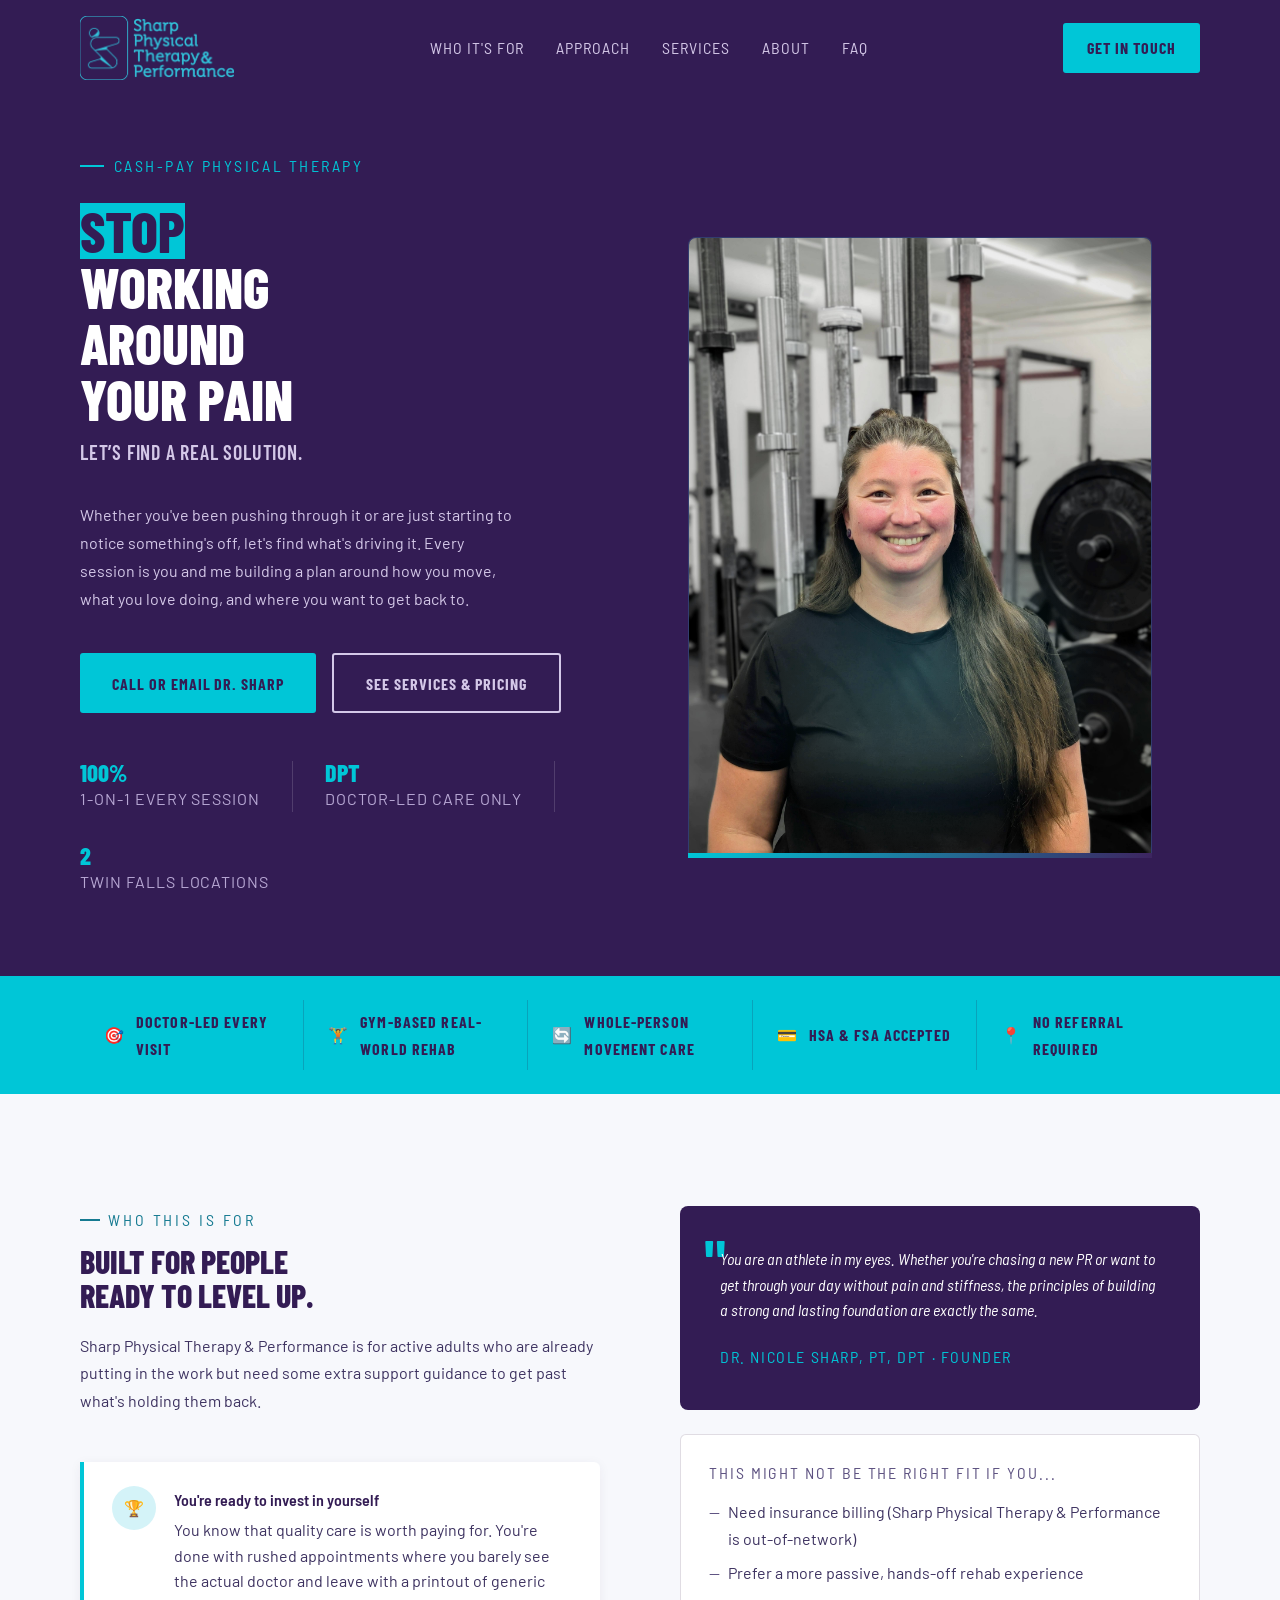
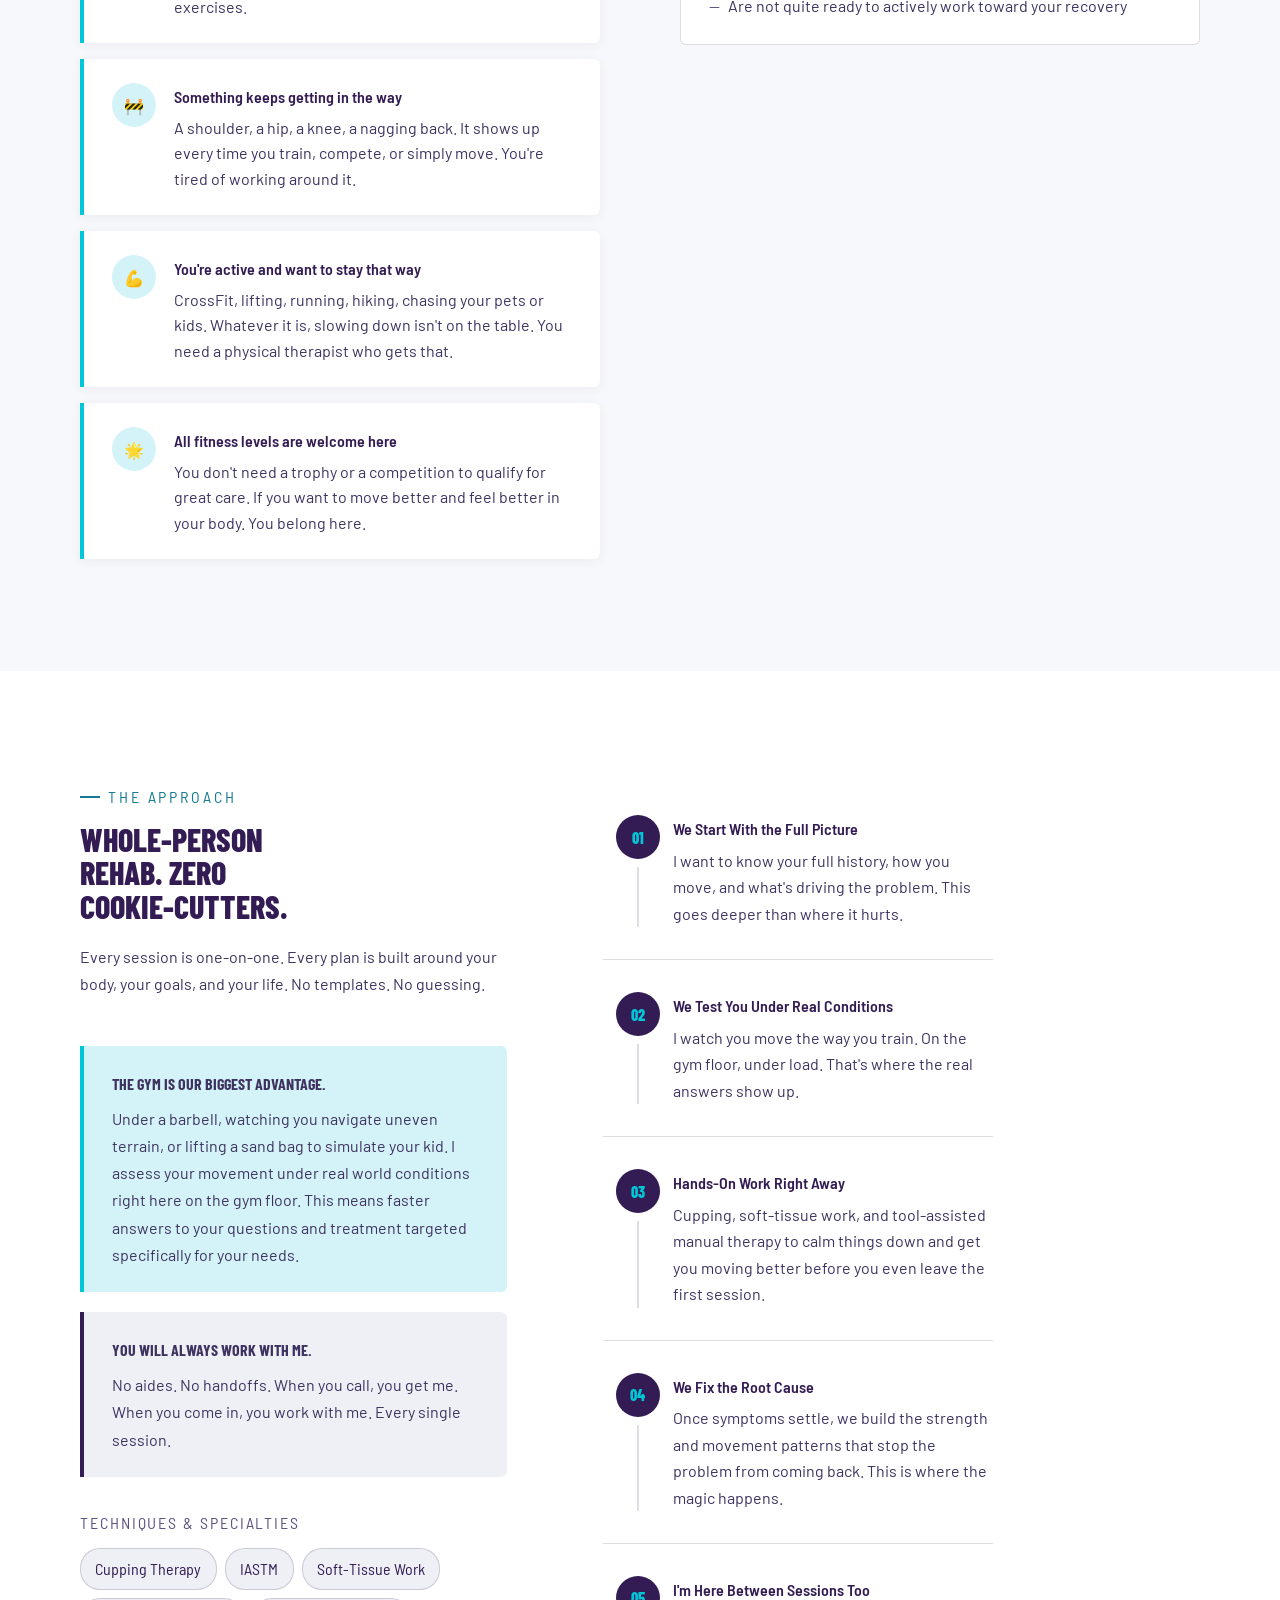
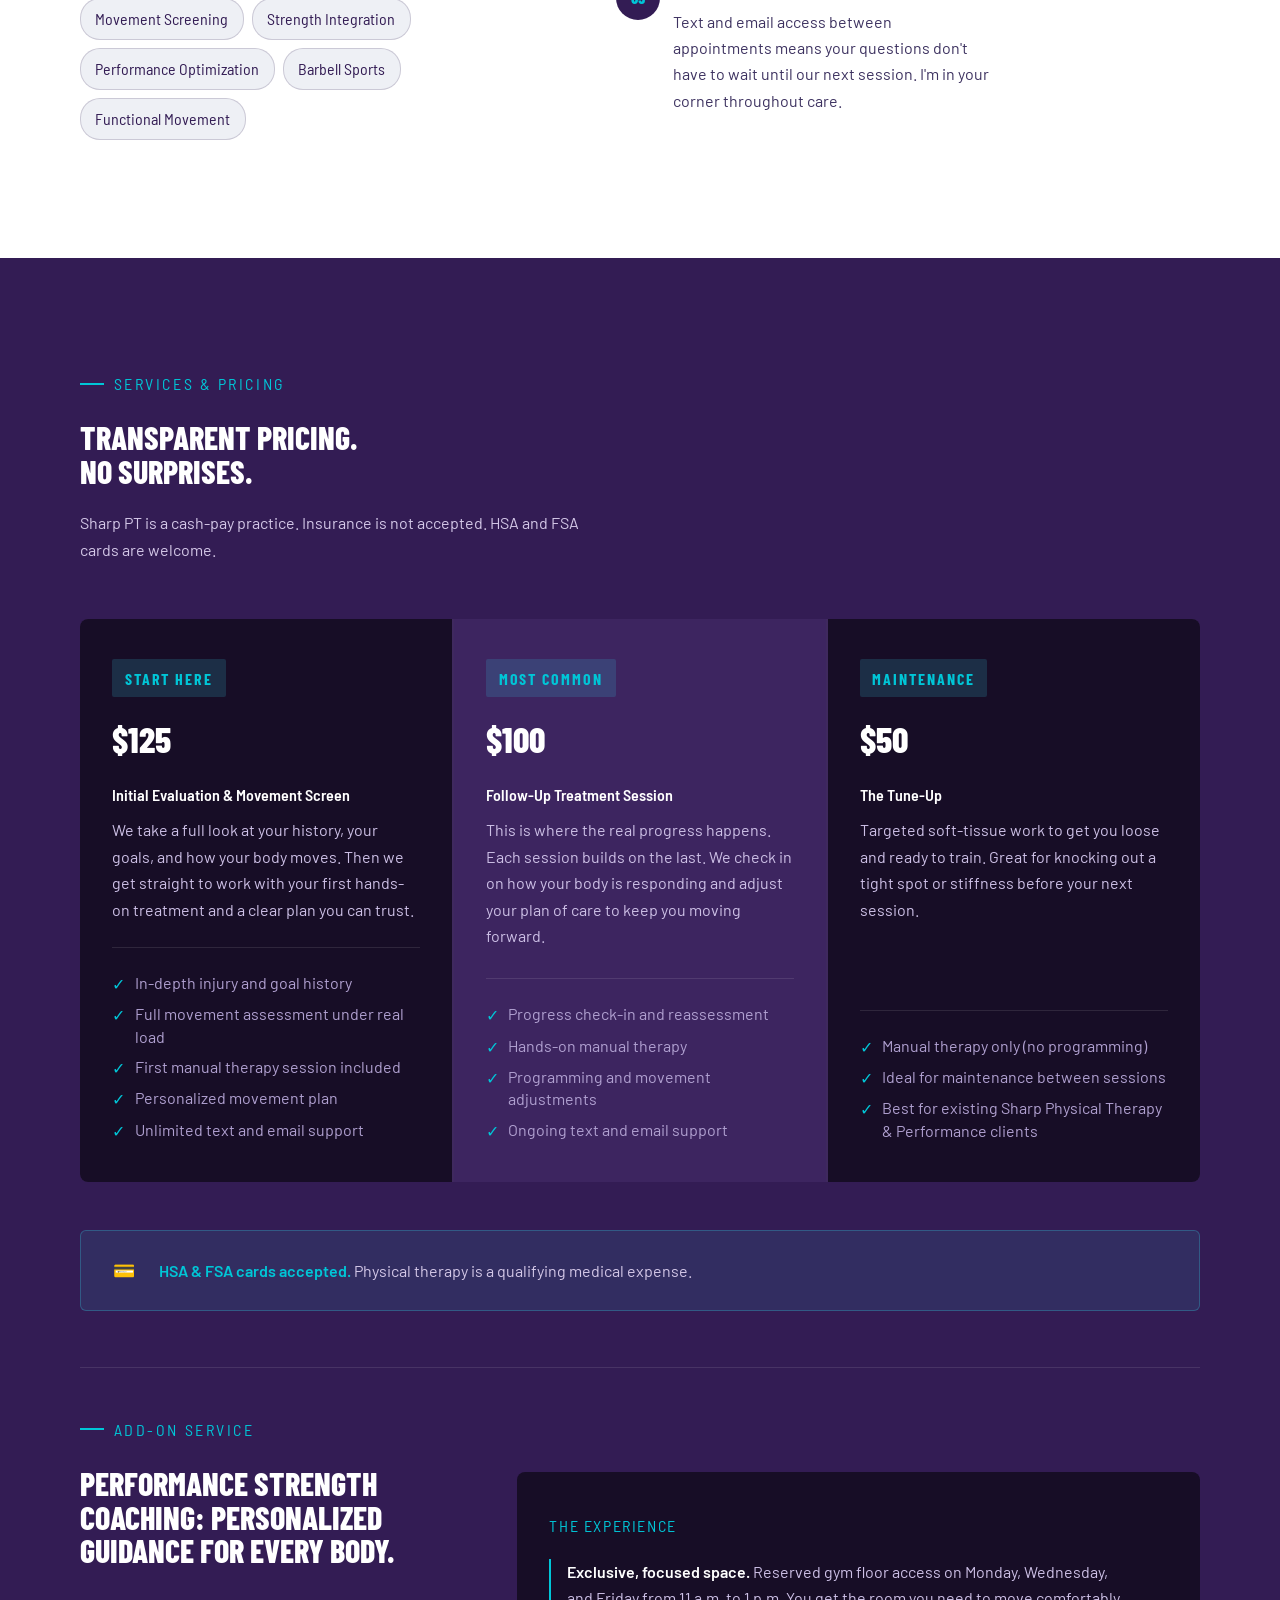
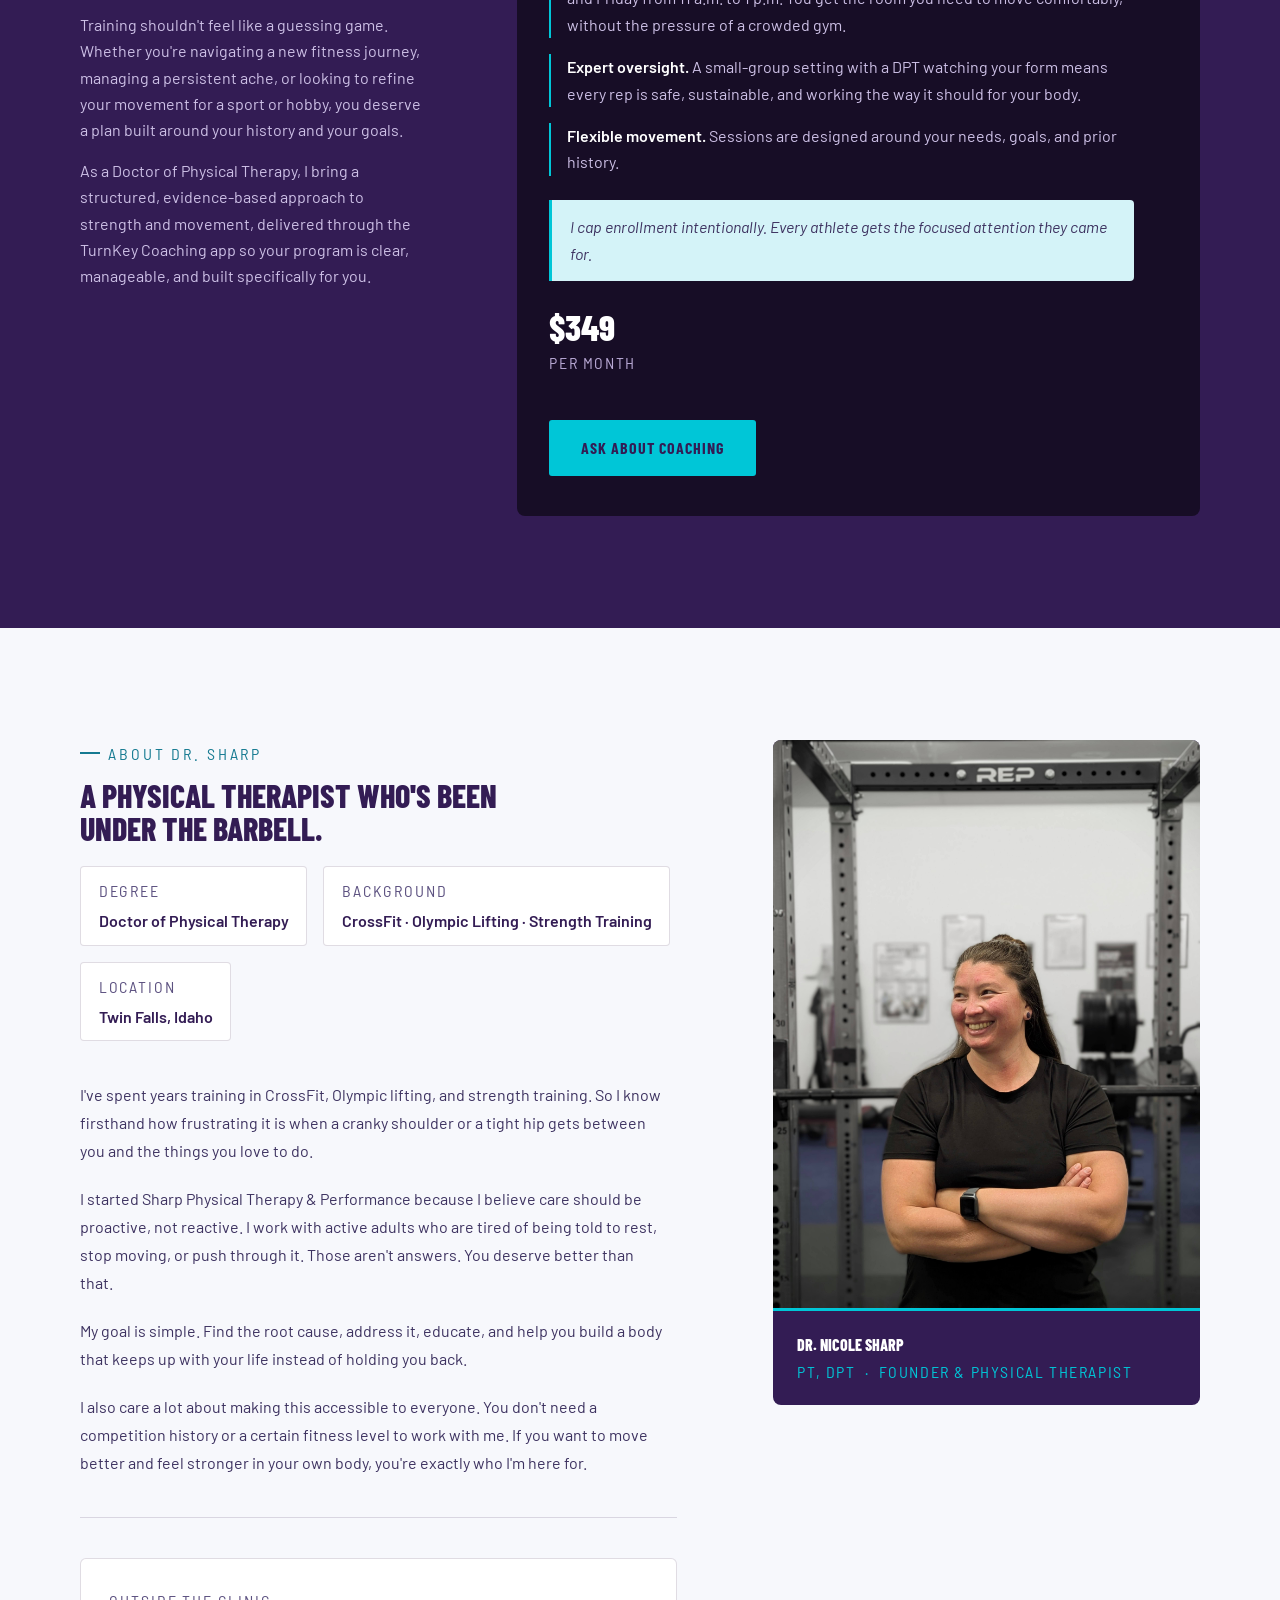
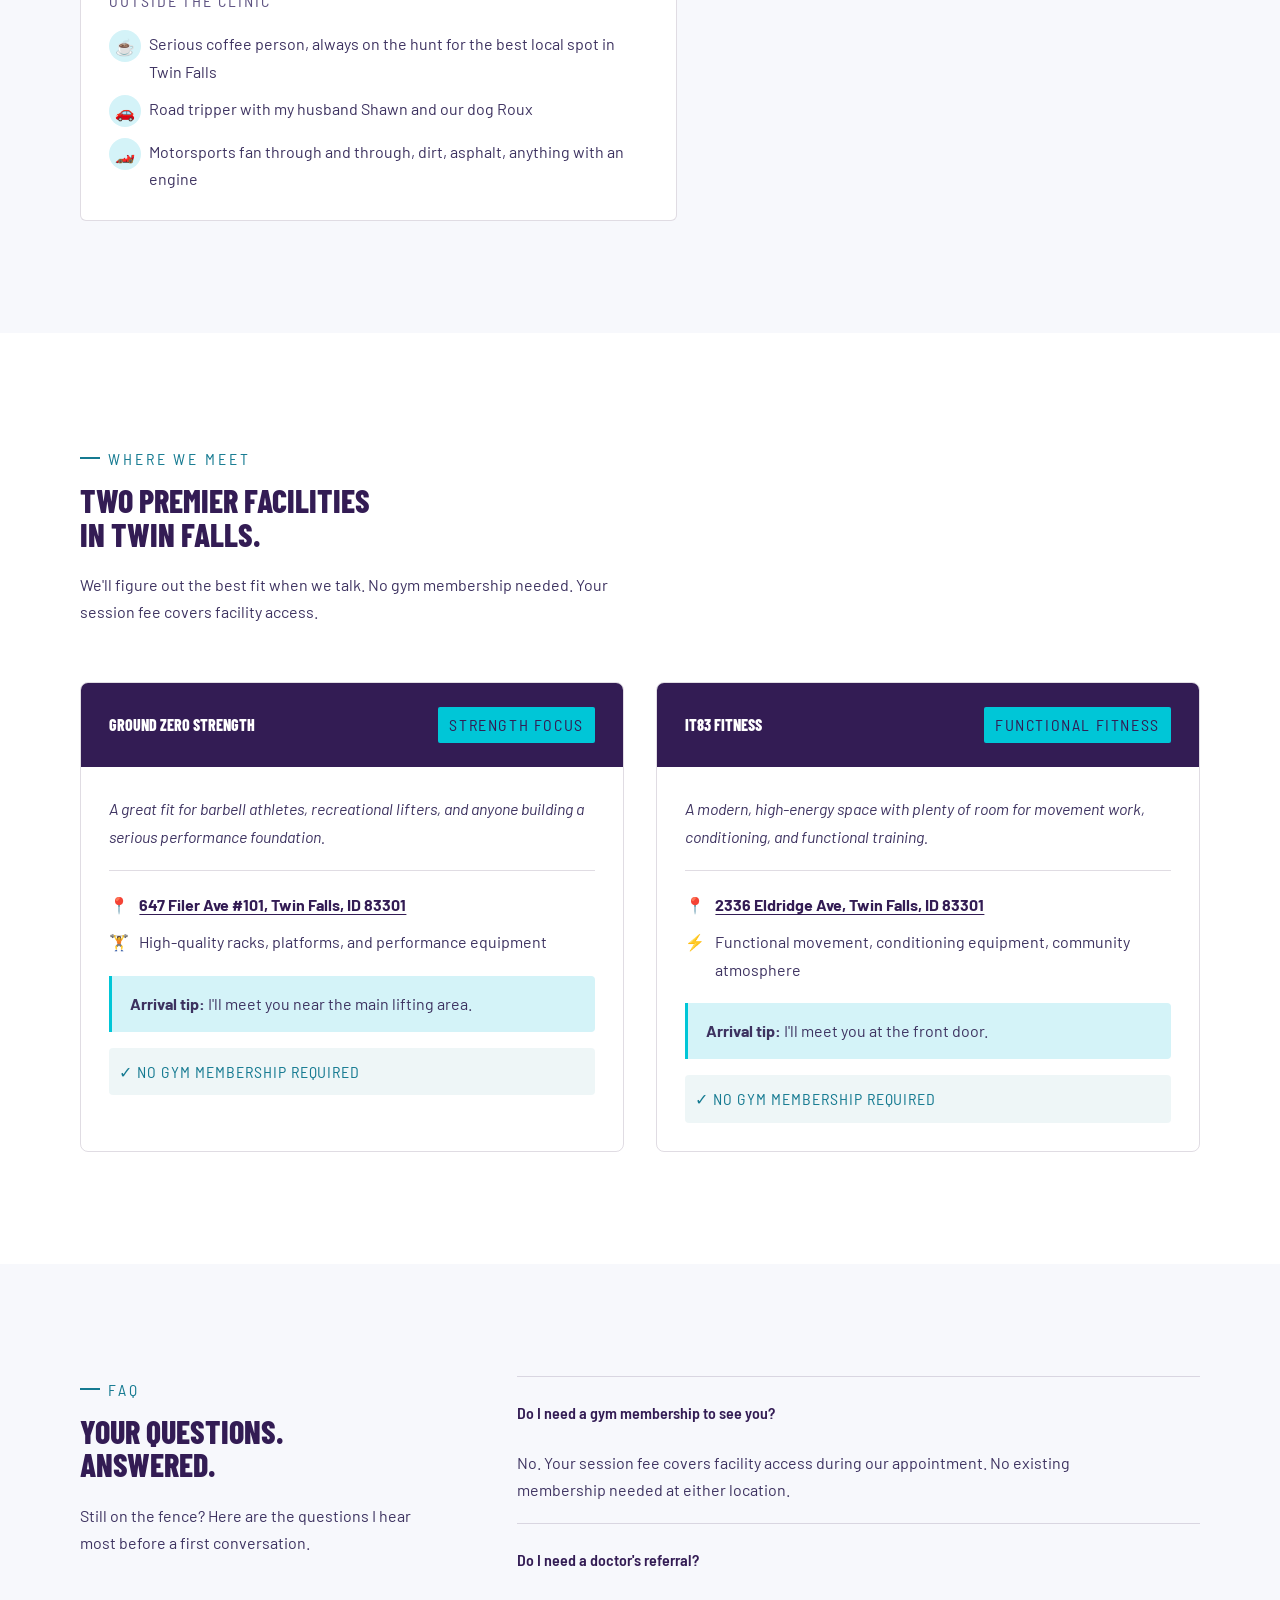
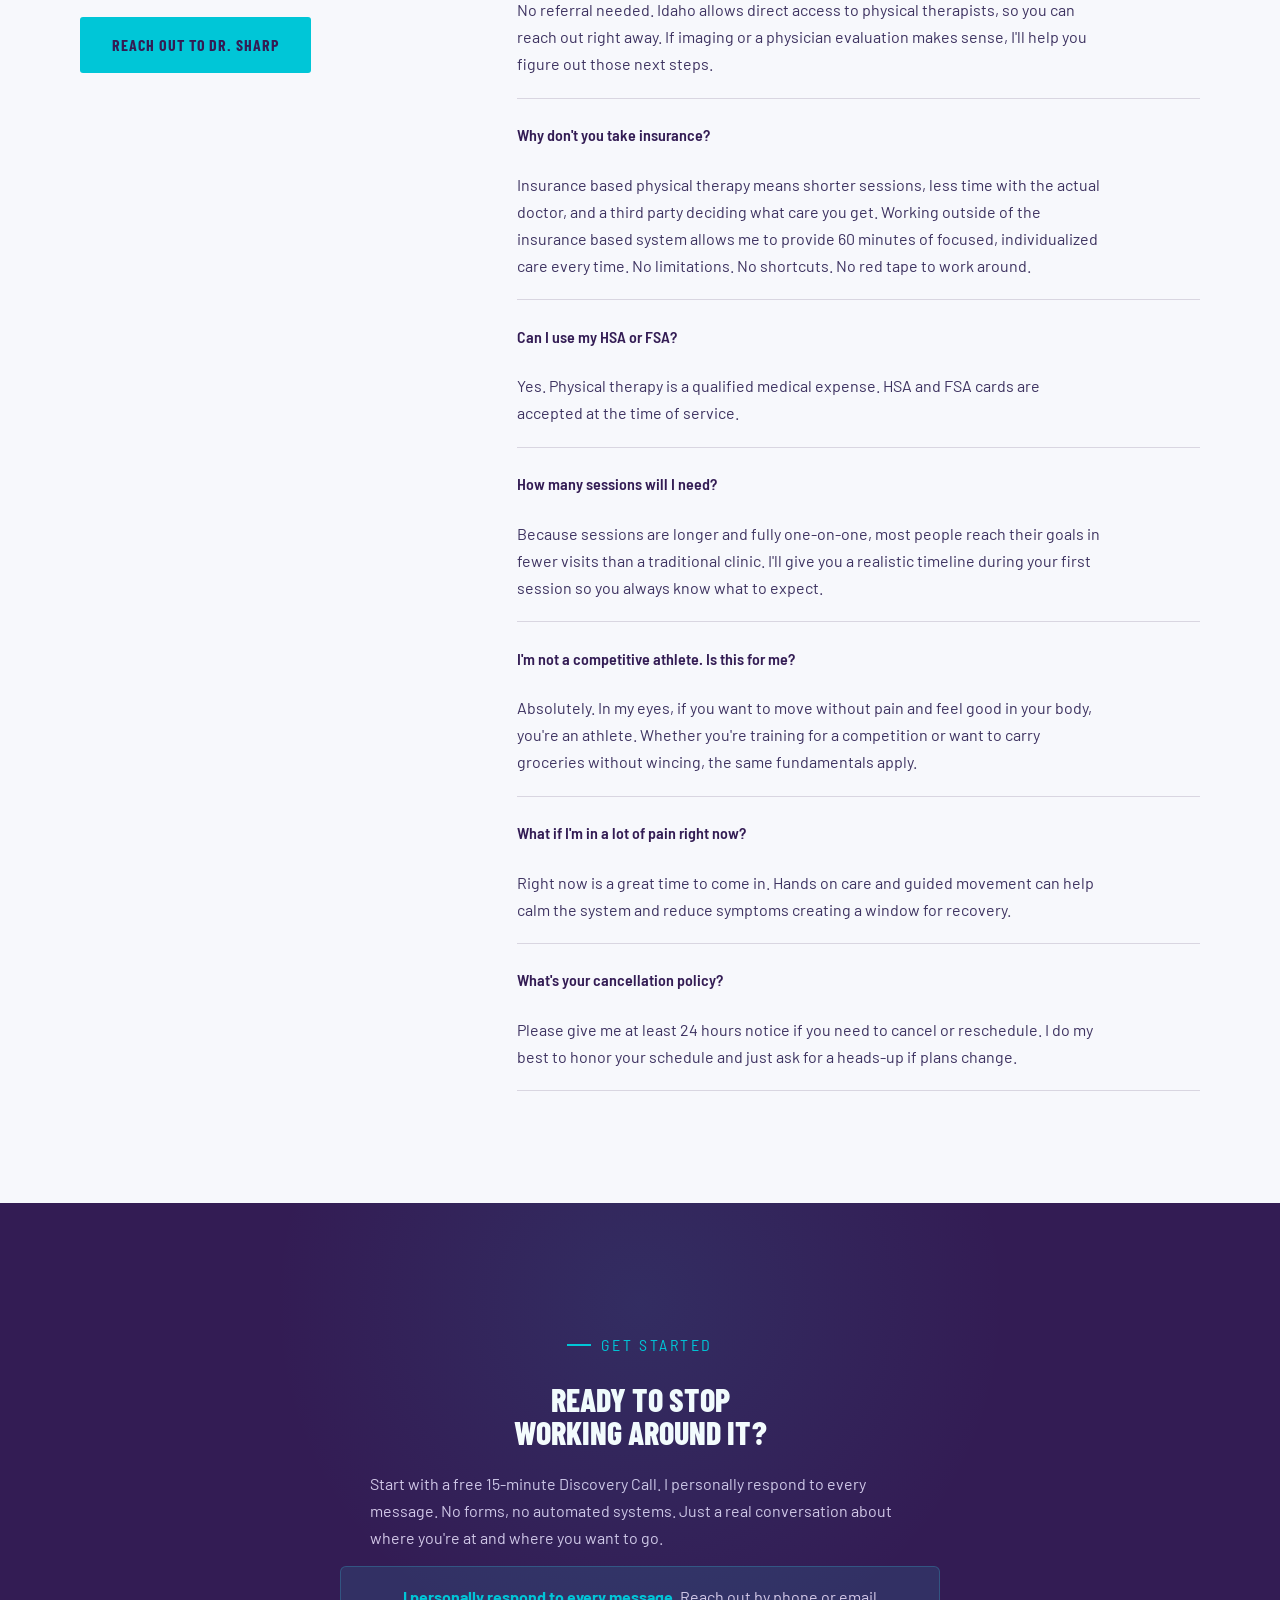
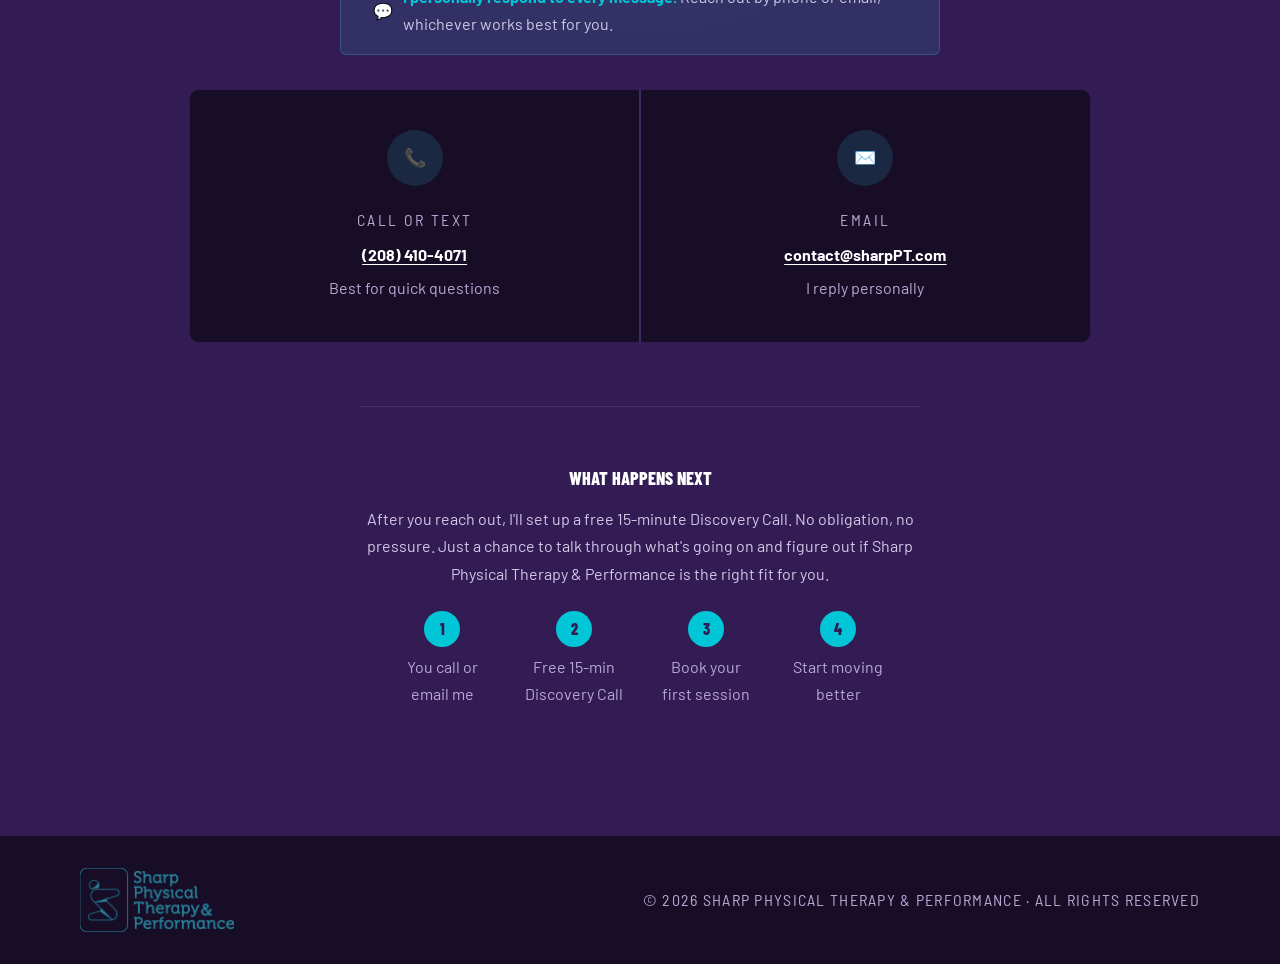
==== commit 879ac41d: "fixed image names lowercase and no spaces" ====
--- a/index.html
+++ b/index.html
@@ -136,7 +136,7 @@
   <nav id="main-nav" aria-label="Main navigation">
     <div class="nav-inner">
       <a href="#" class="nav-logo" aria-label="Sharp Physical Therapy & Performance — home">
-        <img src="img/SPTP Logo_SPTP Primary Teal Text.png" alt="Sharp Physical Therapy & Performance logo" class="nav-logo-img">
+        <img src="img/sptp-primary-teal-text.png" alt="Sharp Physical Therapy & Performance logo" class="nav-logo-img">
       </a>
       <ul class="nav-links" id="nav-links">
         <li><a href="#who" aria-label="Who it's for">Who It's For</a></li>
@@ -487,7 +487,7 @@
           </div>
           <div class="about-photo-wrap reveal">
             <div class="about-photo-card">
-              <img src="img/Profile Pic_Fun.jpg"
+              <img src="img/profile-pic-fun.jpg"
                 alt="Dr. Nicole Sharp, PT, DPT — founder of Sharp Physical Therapy and Performance"
                 class="about-photo-img" width="600" height="800">
               <div class="about-photo-footer">
@@ -643,7 +643,7 @@
   <footer role="contentinfo">
     <div class="inner footer-inner">
       <a href="#" class="footer-logo" aria-label="Sharp Physical Therapy and Performance — back to top">
-        <img src="img/SPTP Logo_SPTP Primary Teal Text.png" alt="Sharp Physical Therapy & Performance" class="footer-logo-img">
+        <img src="img/sptp-primary-teal-text.png" alt="Sharp Physical Therapy & Performance" class="footer-logo-img">
       </a>
       <span class="footer-copy">© 2026 Sharp Physical Therapy & Performance · All rights reserved</span>
     </div>
--- a/css/styles.css
+++ b/css/styles.css
@@ -818,7 +818,13 @@
     opacity: 0; pointer-events: none;
     transition: max-height 0.35s ease, opacity 0.25s ease;
   }
-  .nav-links.is-open { max-height: 400px; opacity: 1; pointer-events: auto; }
+  .nav-links.is-open {
+  max-height: calc(100vh - 72px);  /* viewport minus nav height */
+  opacity: 1;
+  pointer-events: auto;
+  overflow-y: auto;                /* allow scrolling when it overflows */
+  -webkit-overflow-scrolling: touch;
+  }
   .nav-links li { border-bottom: 1px solid rgba(255,255,255,0.07); }
   .nav-links li:last-child { border-bottom: none; }
   .nav-links a { display: block; padding: 1.2rem 0; font-size: var(--text-sm); }
@@ -859,6 +865,13 @@
   .contact-method-sub, .not-for-list li, .who-quote {
     max-width: 100%;
   }
+  nav {
+    position: relative;   /* was fixed — now scrolls with the page */
+  }
+
+  #hero {
+    padding-top: 0;       /* remove the offset that compensated for the fixed nav */
+  }
 }
 /* Screen-reader only utility (WCAG 1.3.1) */
 .sr-only {
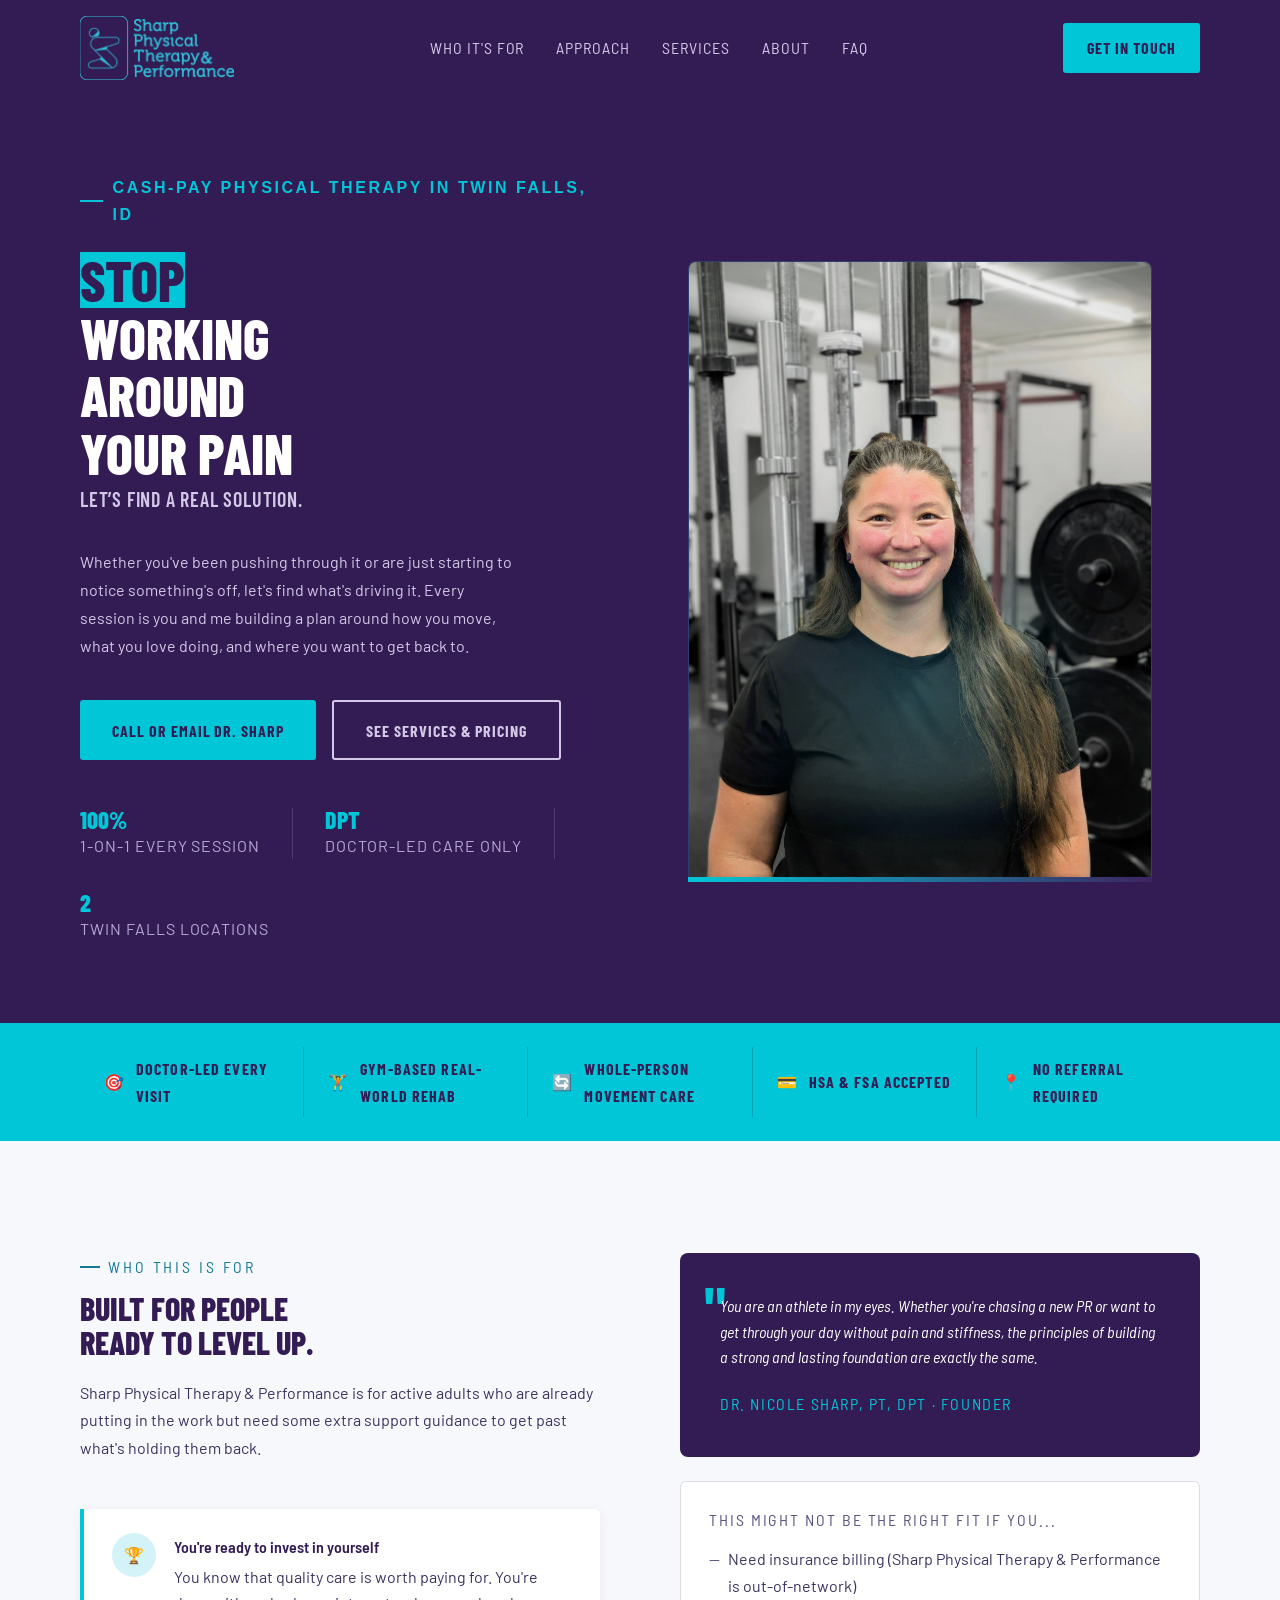
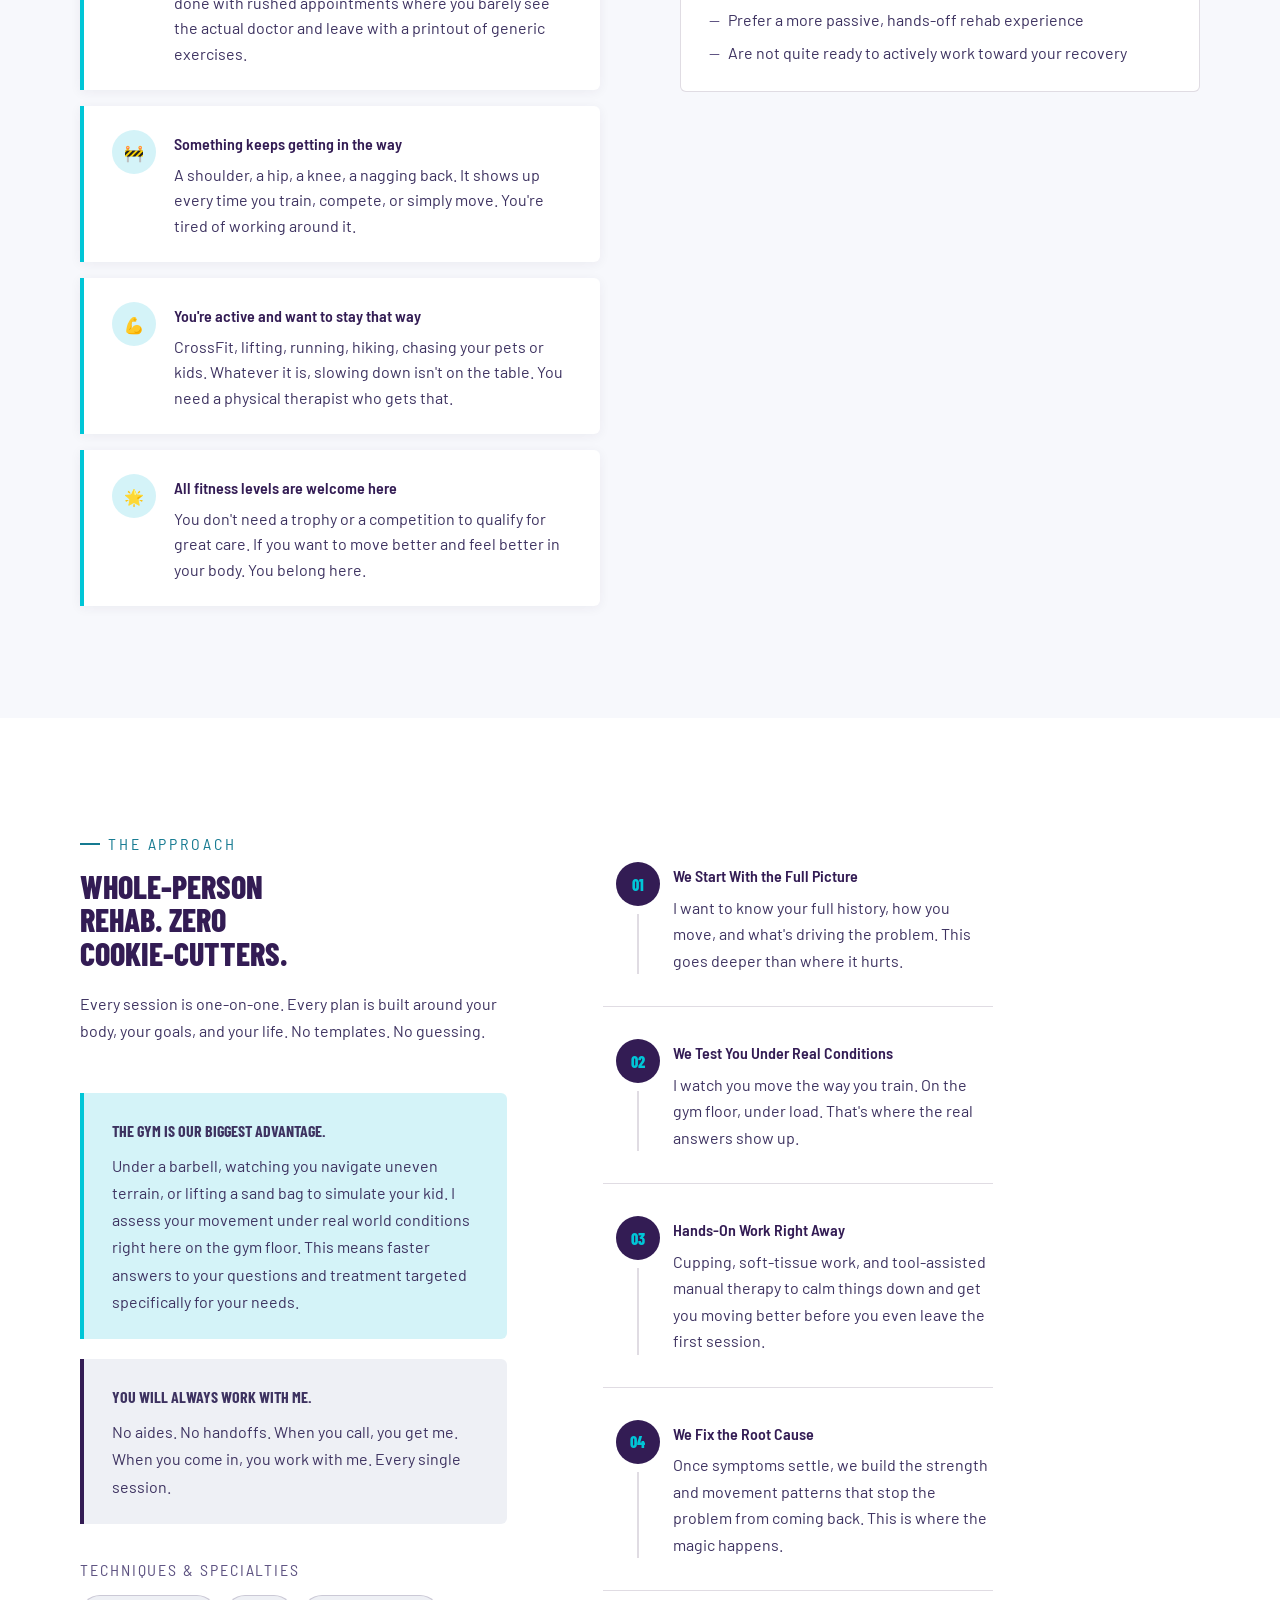
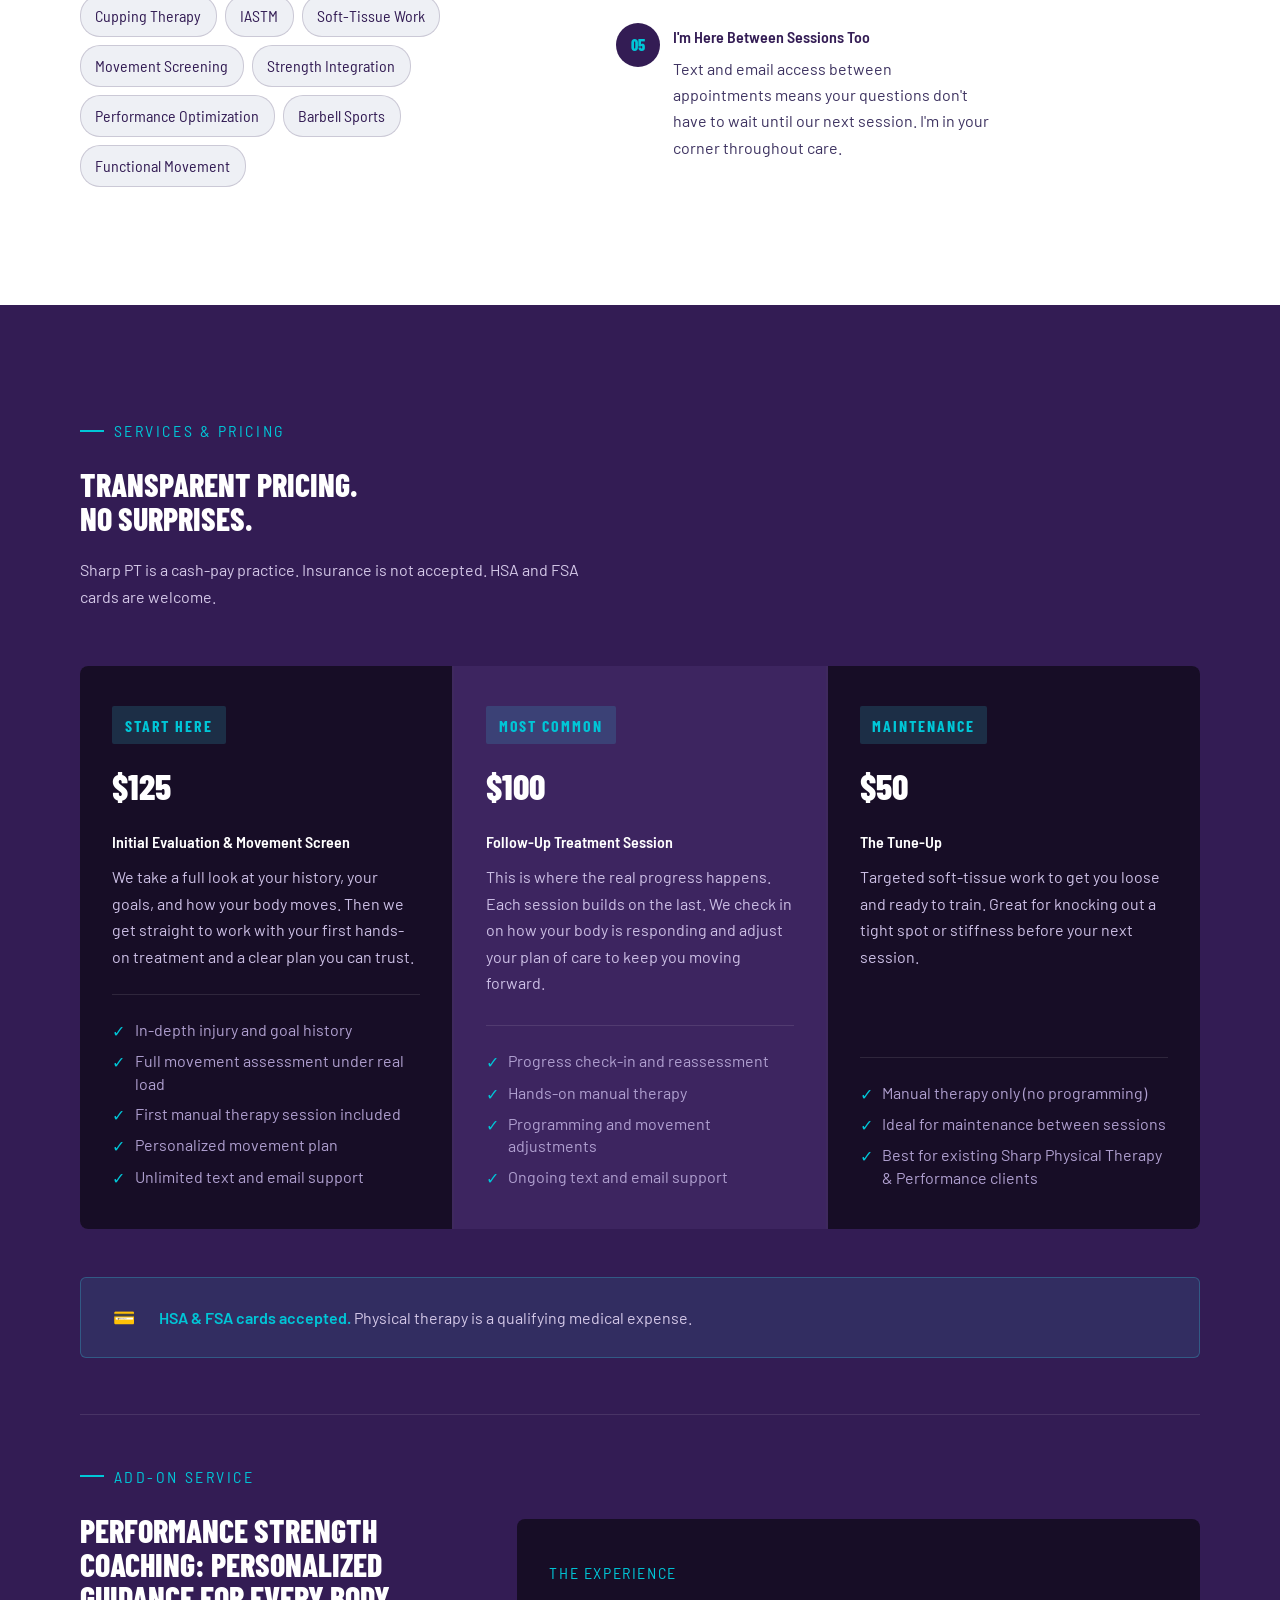
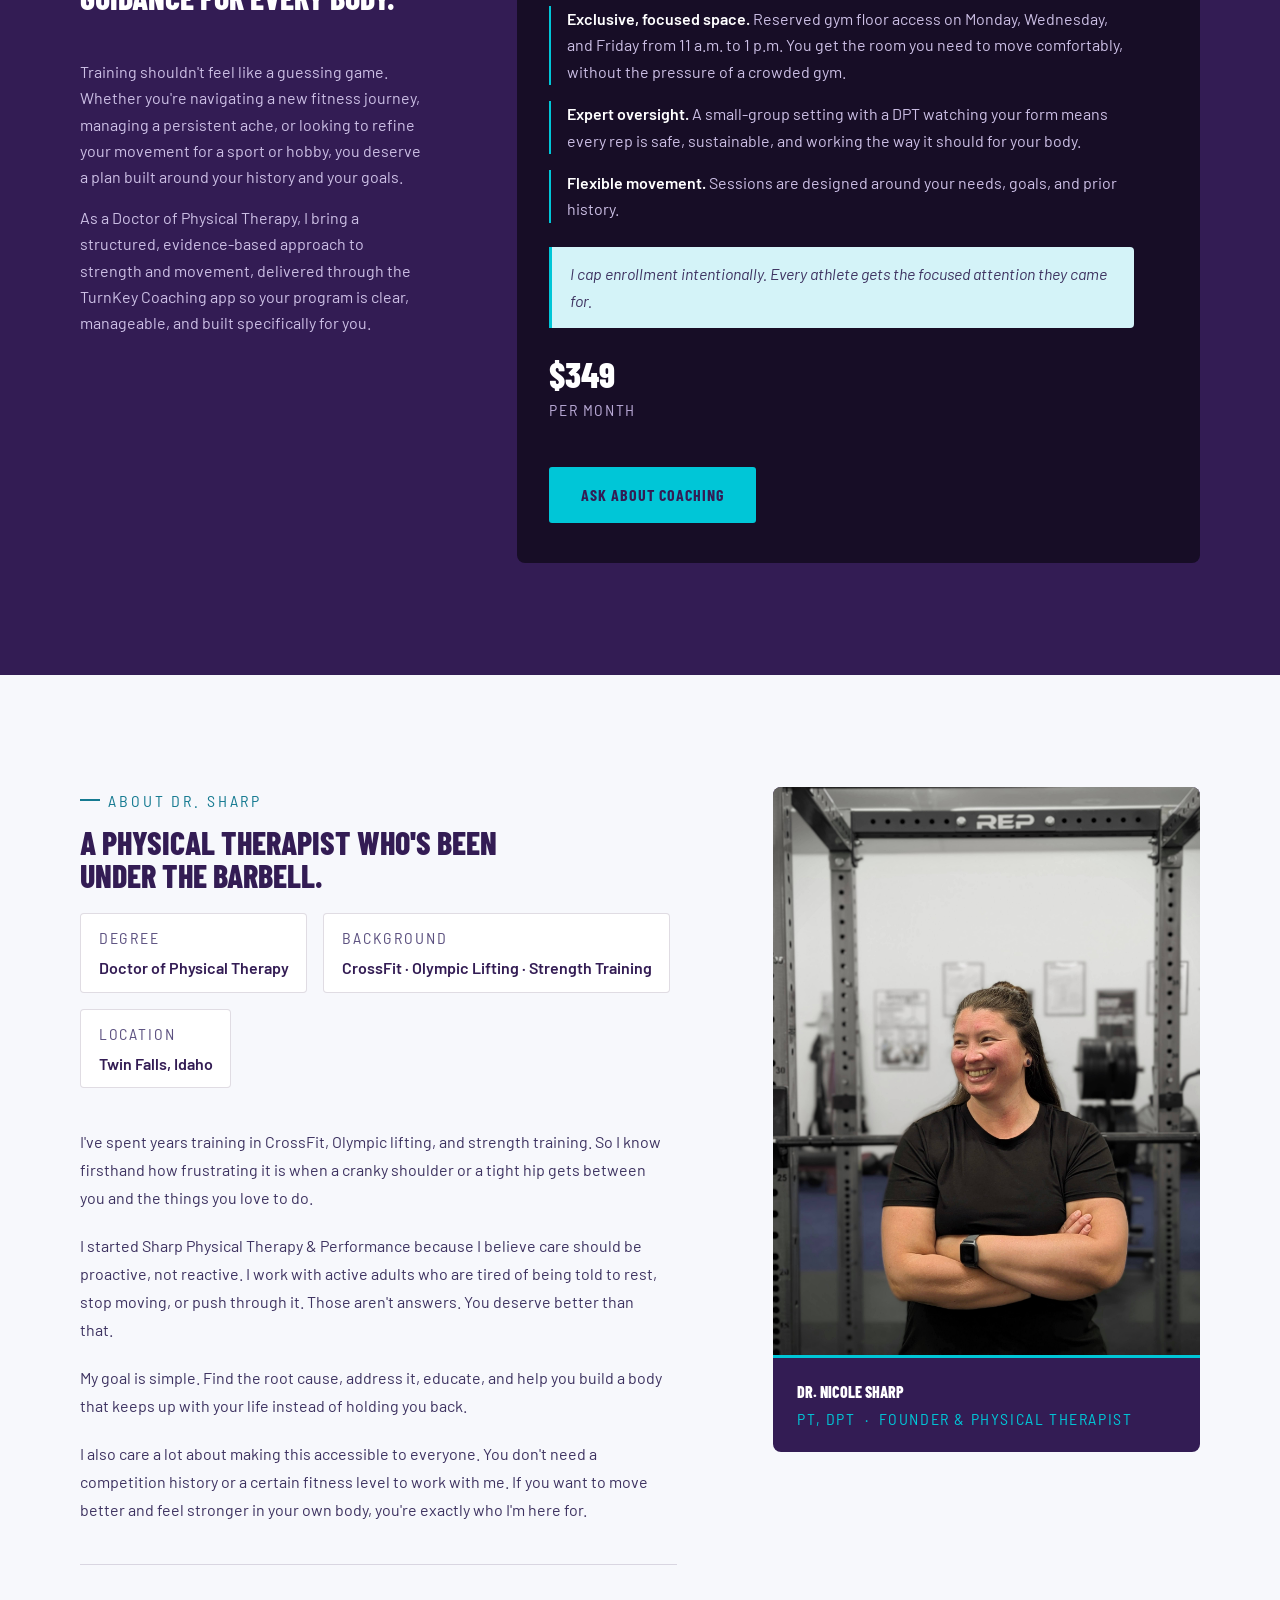
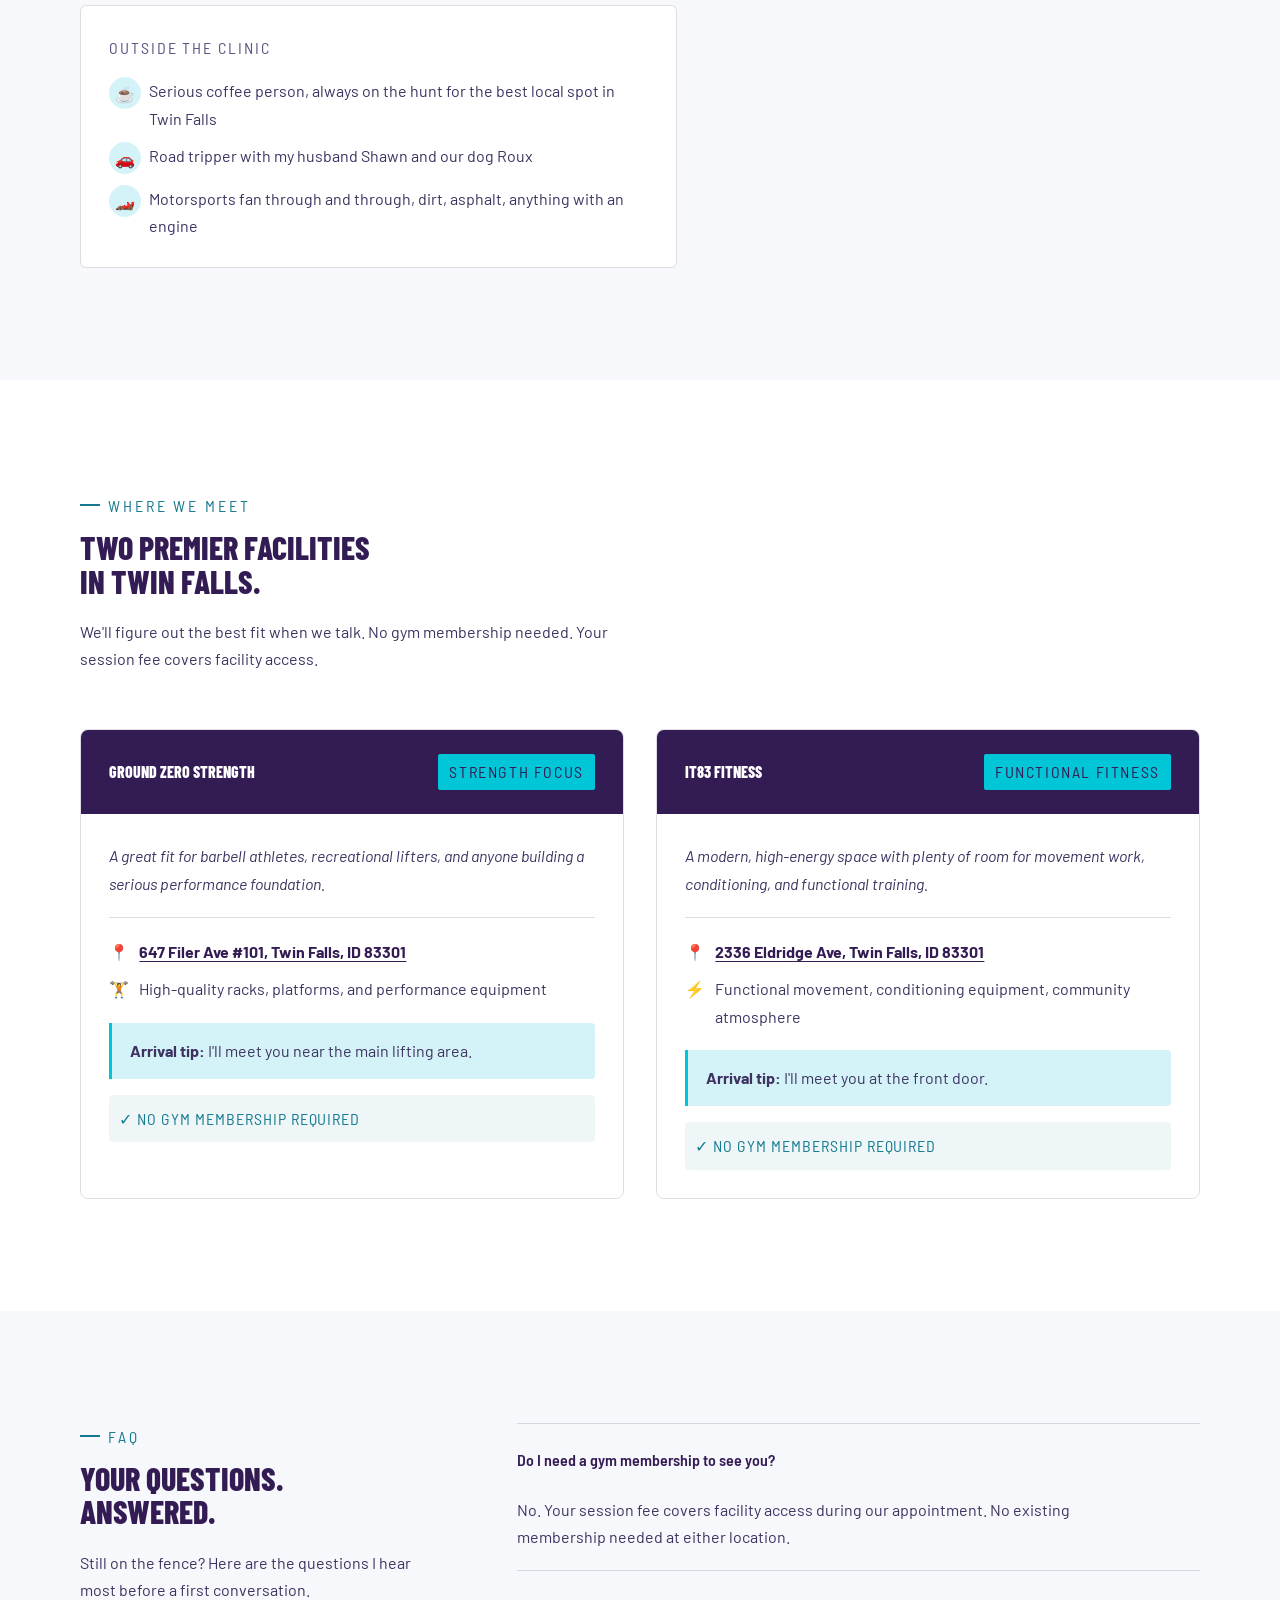
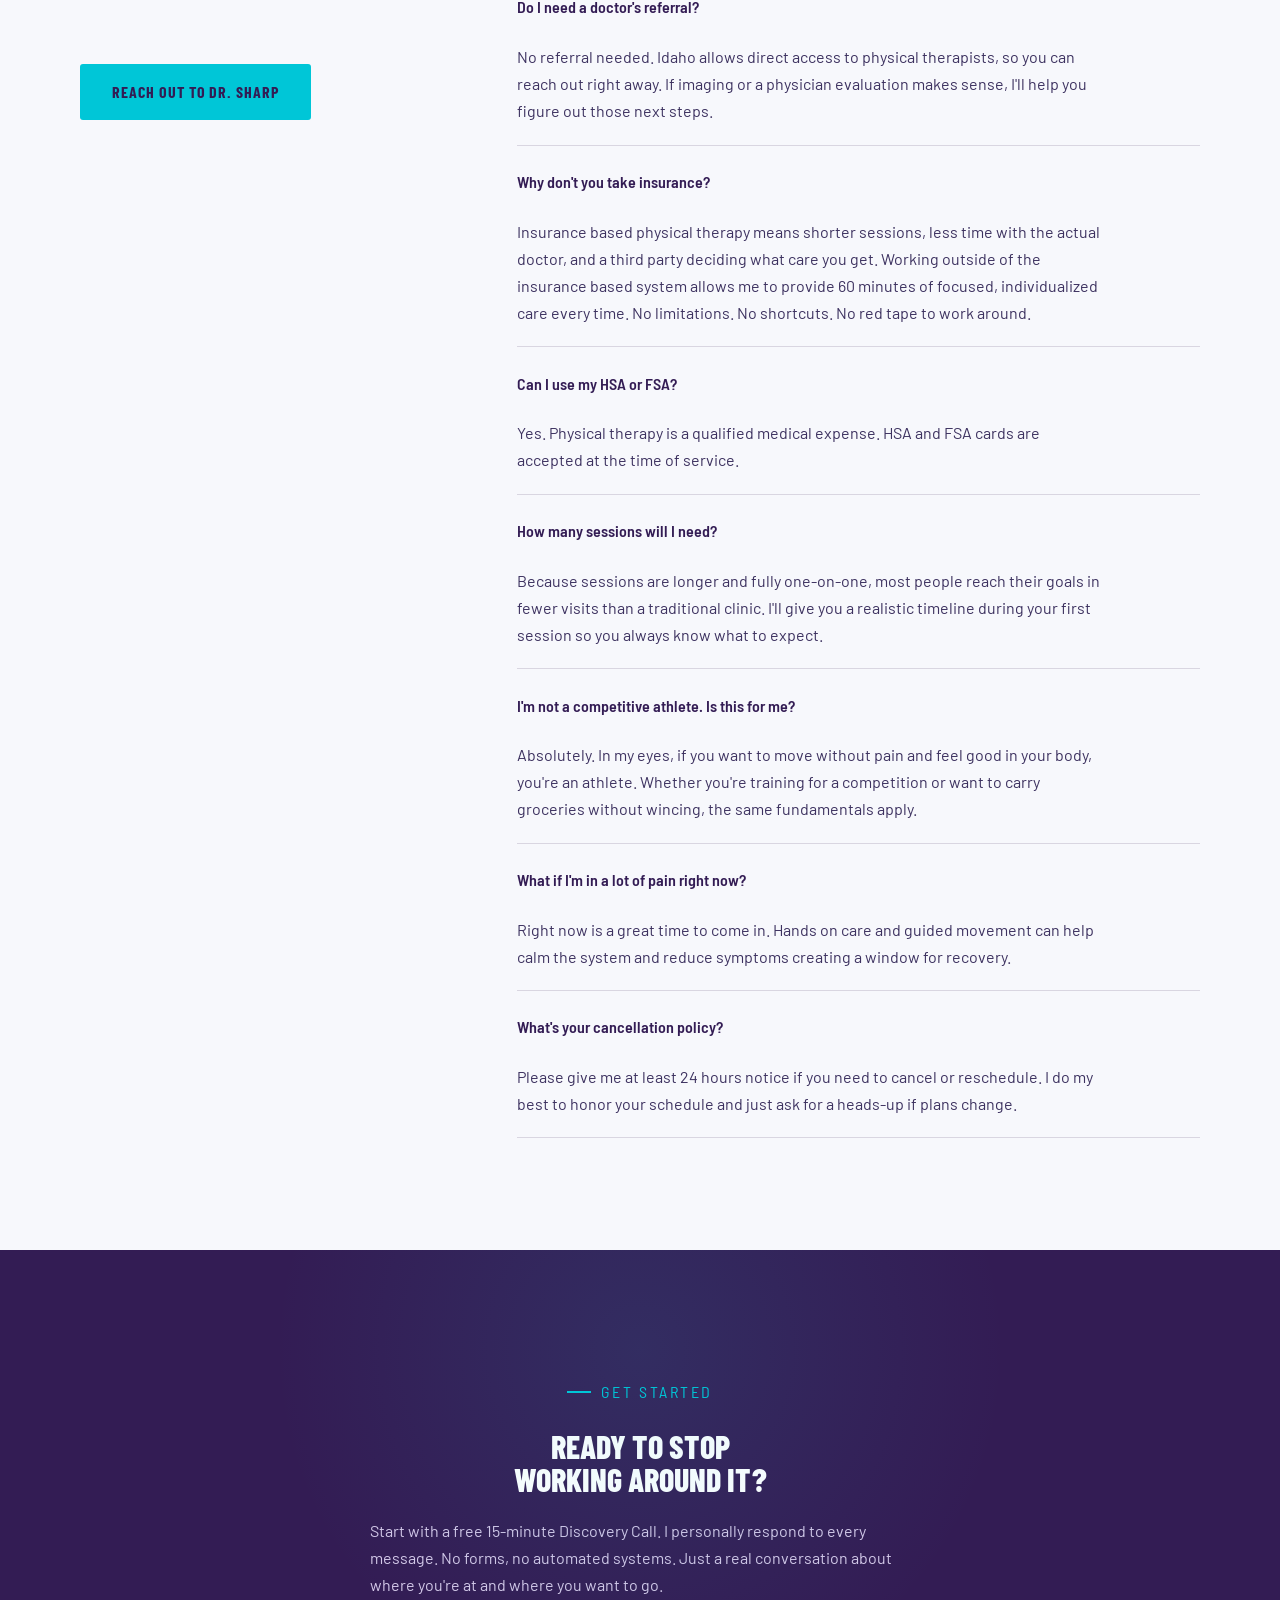
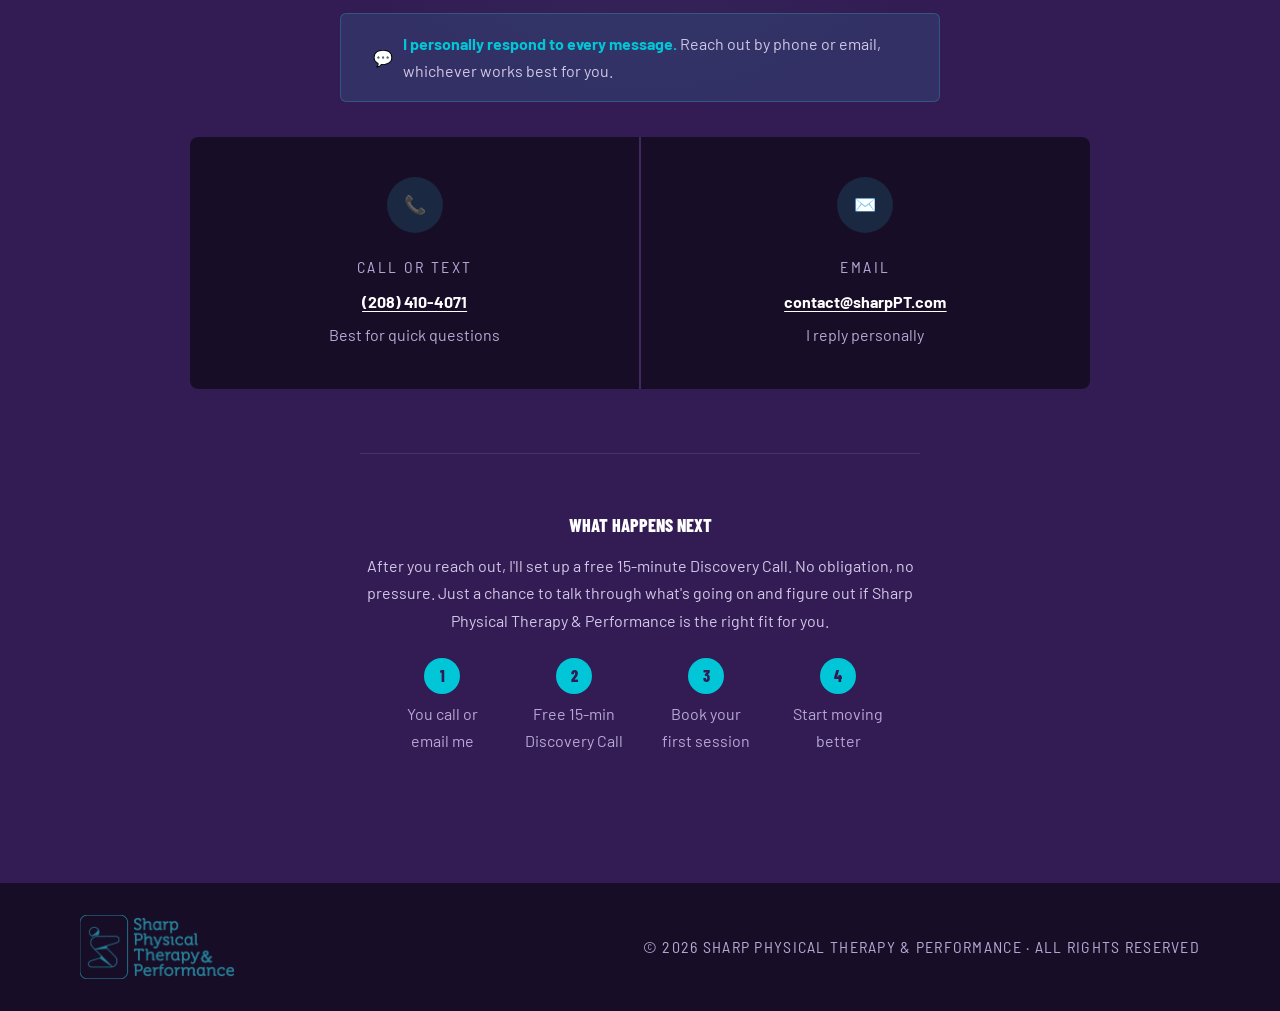
==== commit 9f57eef9: "SEO fixes" ====
--- a/index.html
+++ b/index.html
@@ -52,7 +52,12 @@
       "longitude": -114.4609
     },
     "areaServed": "Twin Falls, ID",
-    "priceRange": "$$"
+    "priceRange": "$$",
+    "paymentAccepted": "Cash, Credit Card",
+    "sameAs": [
+      "https://www.google.com/maps/place/Sharp+Physical+Therapy+and+Performance/",
+      "https://www.instagram.com/sharpptperformance/"
+    ]
   }
   </script>
 
@@ -158,8 +163,11 @@
     <section id="hero" aria-labelledby="hero-heading">
       <div class="inner">
         <div class="hero-left">
-          <span class="on-dark-eyebrow">Cash-Pay Physical Therapy</span>
-          <h1 class="hero-h1 br" id="hero-heading"><span class="highlight">Stop</span>&NewLine;Working&NewLine;Around&NewLine;Your Pain <span class="sr-only">in Twin Falls, ID</span>
+          <h1>
+            <span class="on-dark-eyebrow">Cash-Pay Physical Therapy in Twin Falls, ID</span>&NewLine;
+            <span class="hero-h1 br" id="hero-heading">
+              <span class="highlight">Stop</span>&NewLine;Working&NewLine;Around&NewLine;Your Pain 
+            </span>
           </h1>
           <p class="hero-sub-head">Let’s find a real solution.</p>
           <p class="hero-body">Whether you've been pushing through it or are just starting to notice something's off, let's find what's driving it. Every session is you and me building a plan around how you move, what you love doing, and where you want to get back to.</p>
@@ -186,7 +194,7 @@
         </div>
         <div class="hero-right" aria-hidden="true">
           <div class="hero-photo-wrap">
-            <img src="img/Profile Pic_Professional.jpg"
+            <img src="img/profile-pic-professional.jpg"
               alt="Dr. Nicole Sharp, PT, DPT — founder of Sharp Physical Therapy and Performance, standing in a gym setting"
               class="hero-photo-img" width="800" height="1067">
             <div class="hero-photo-bar"></div>
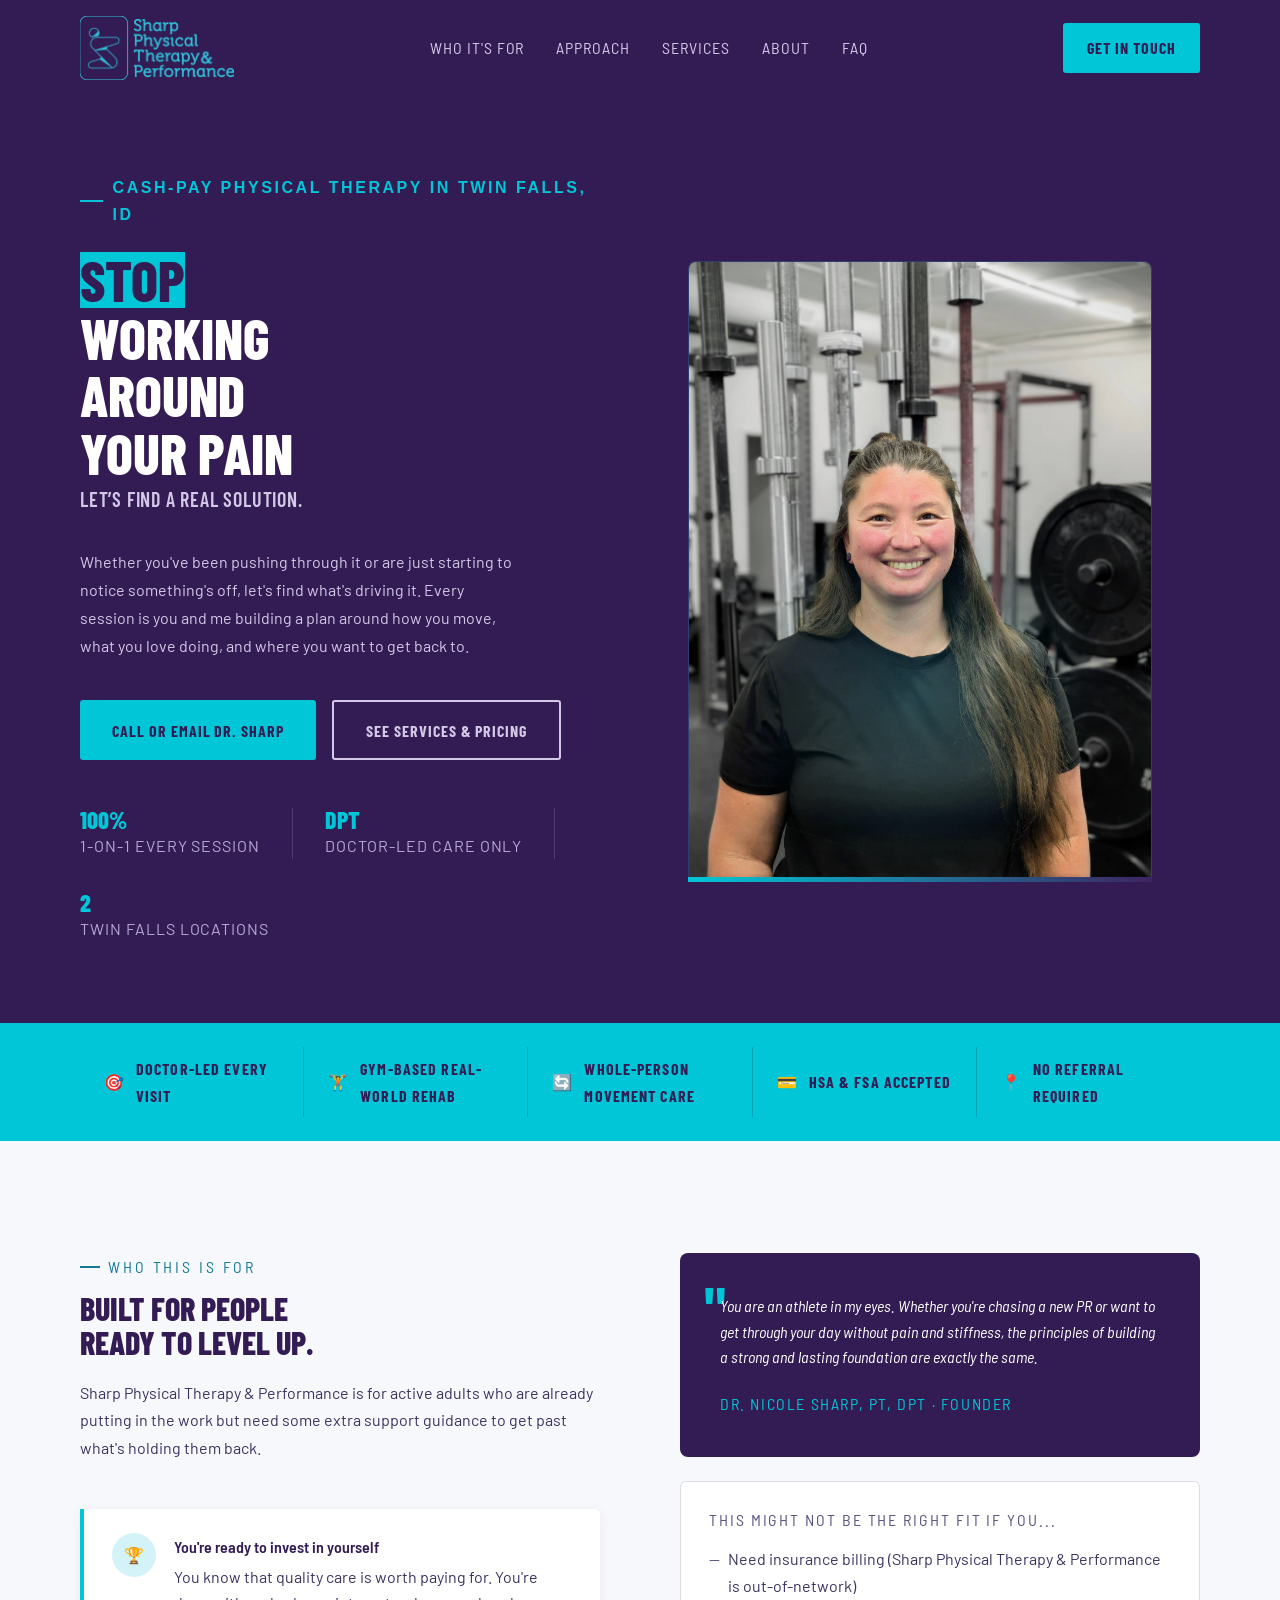
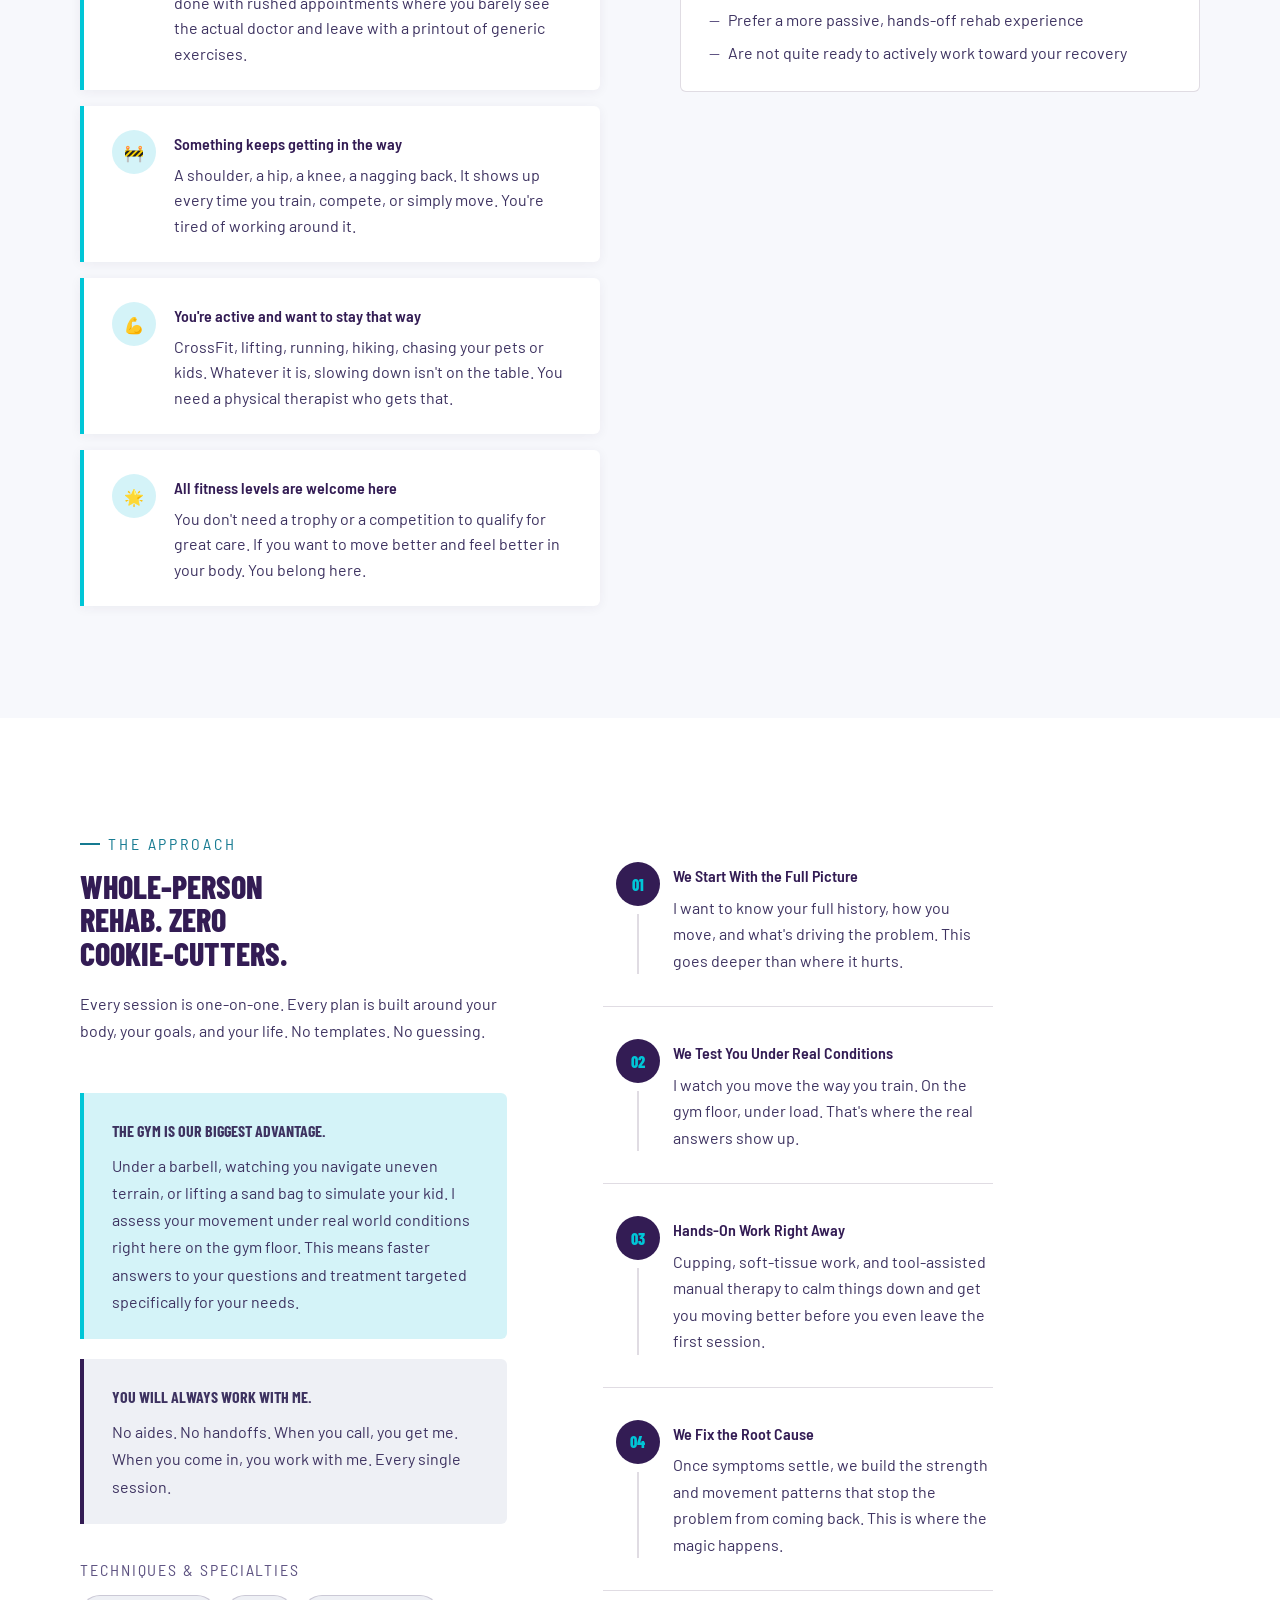
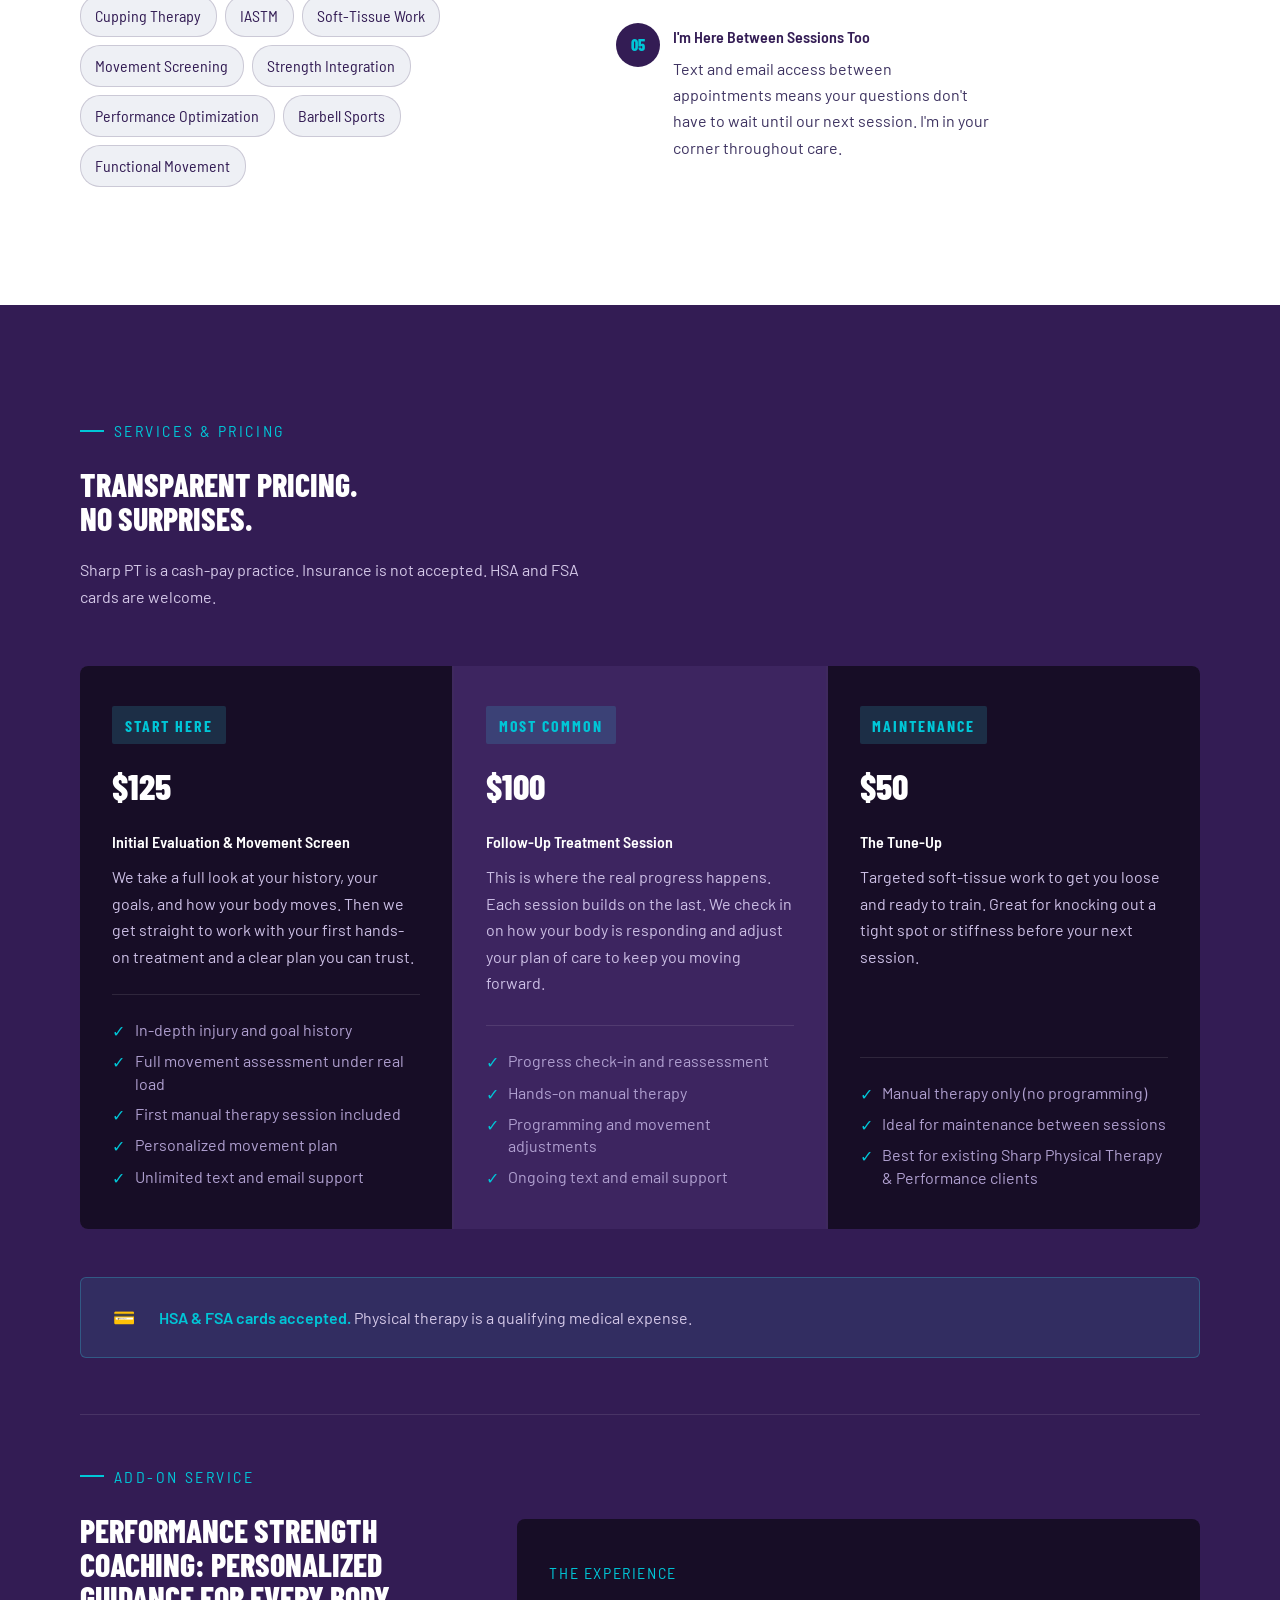
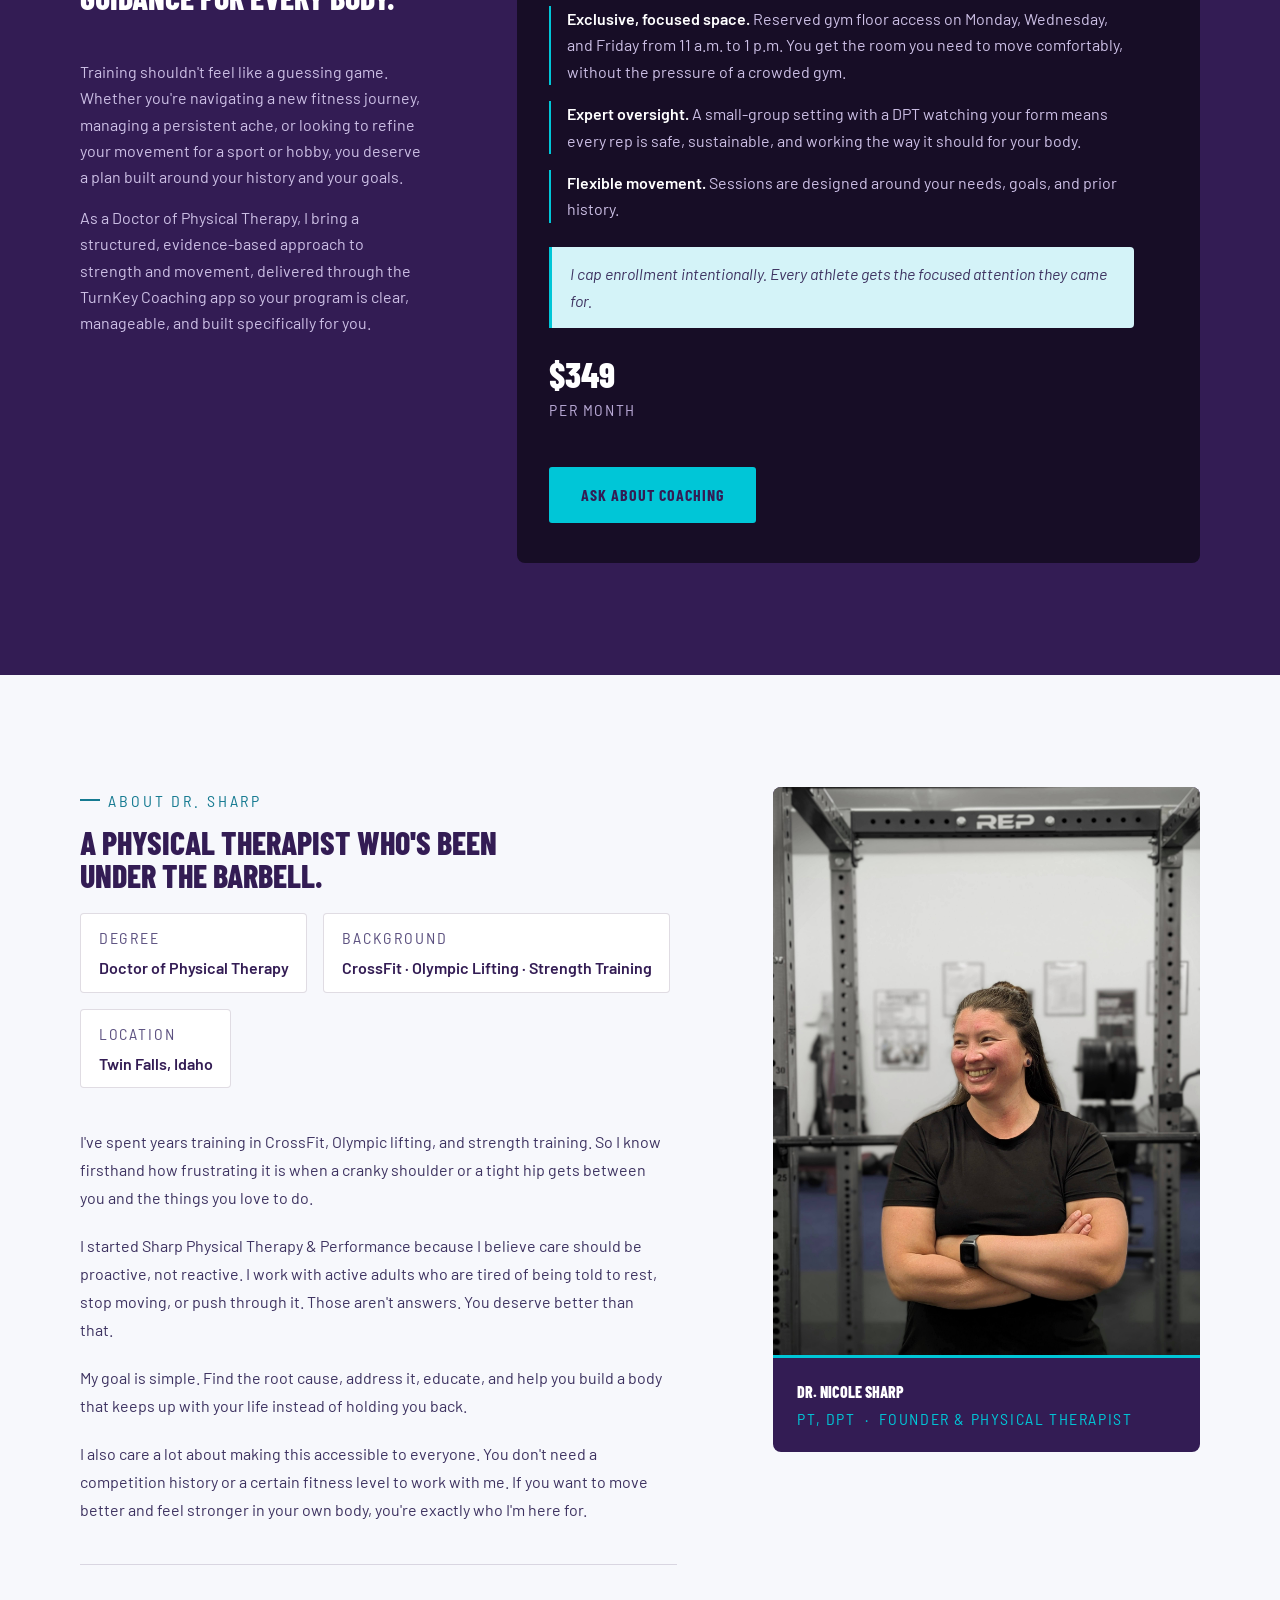
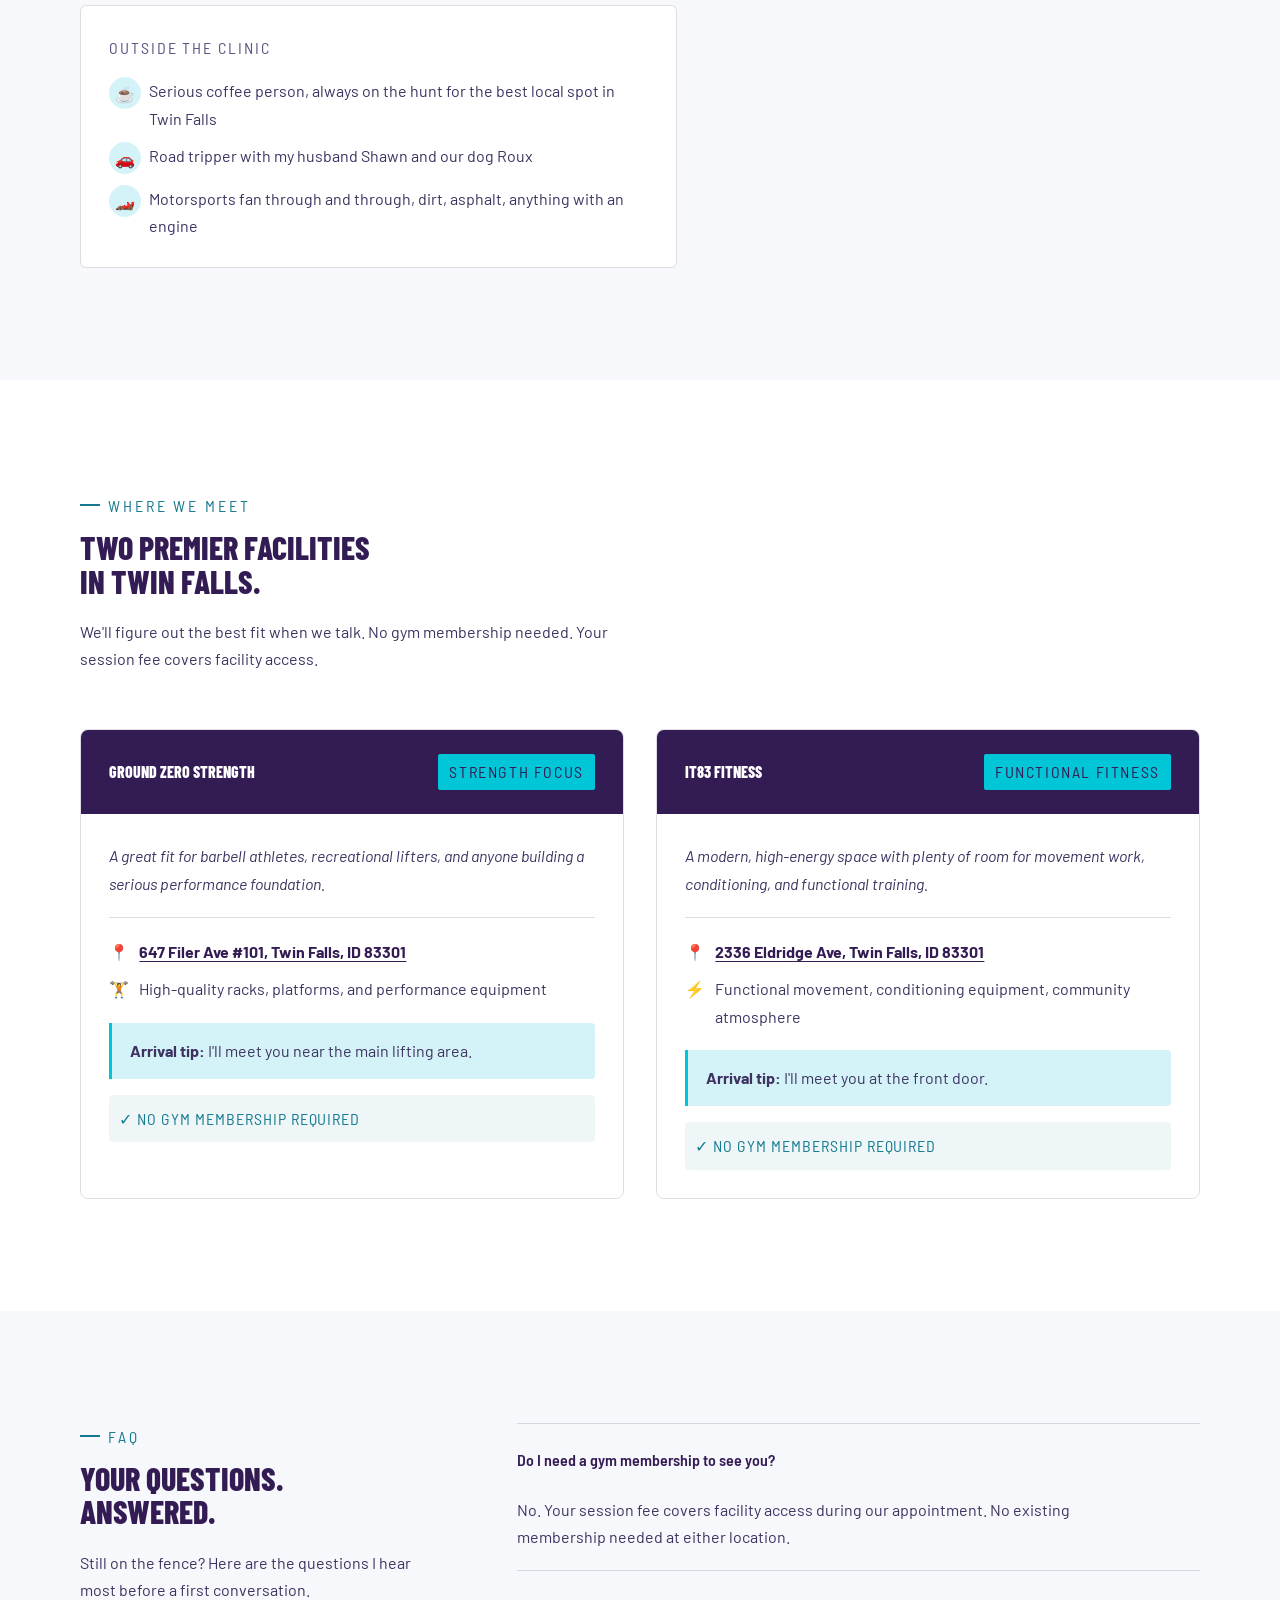
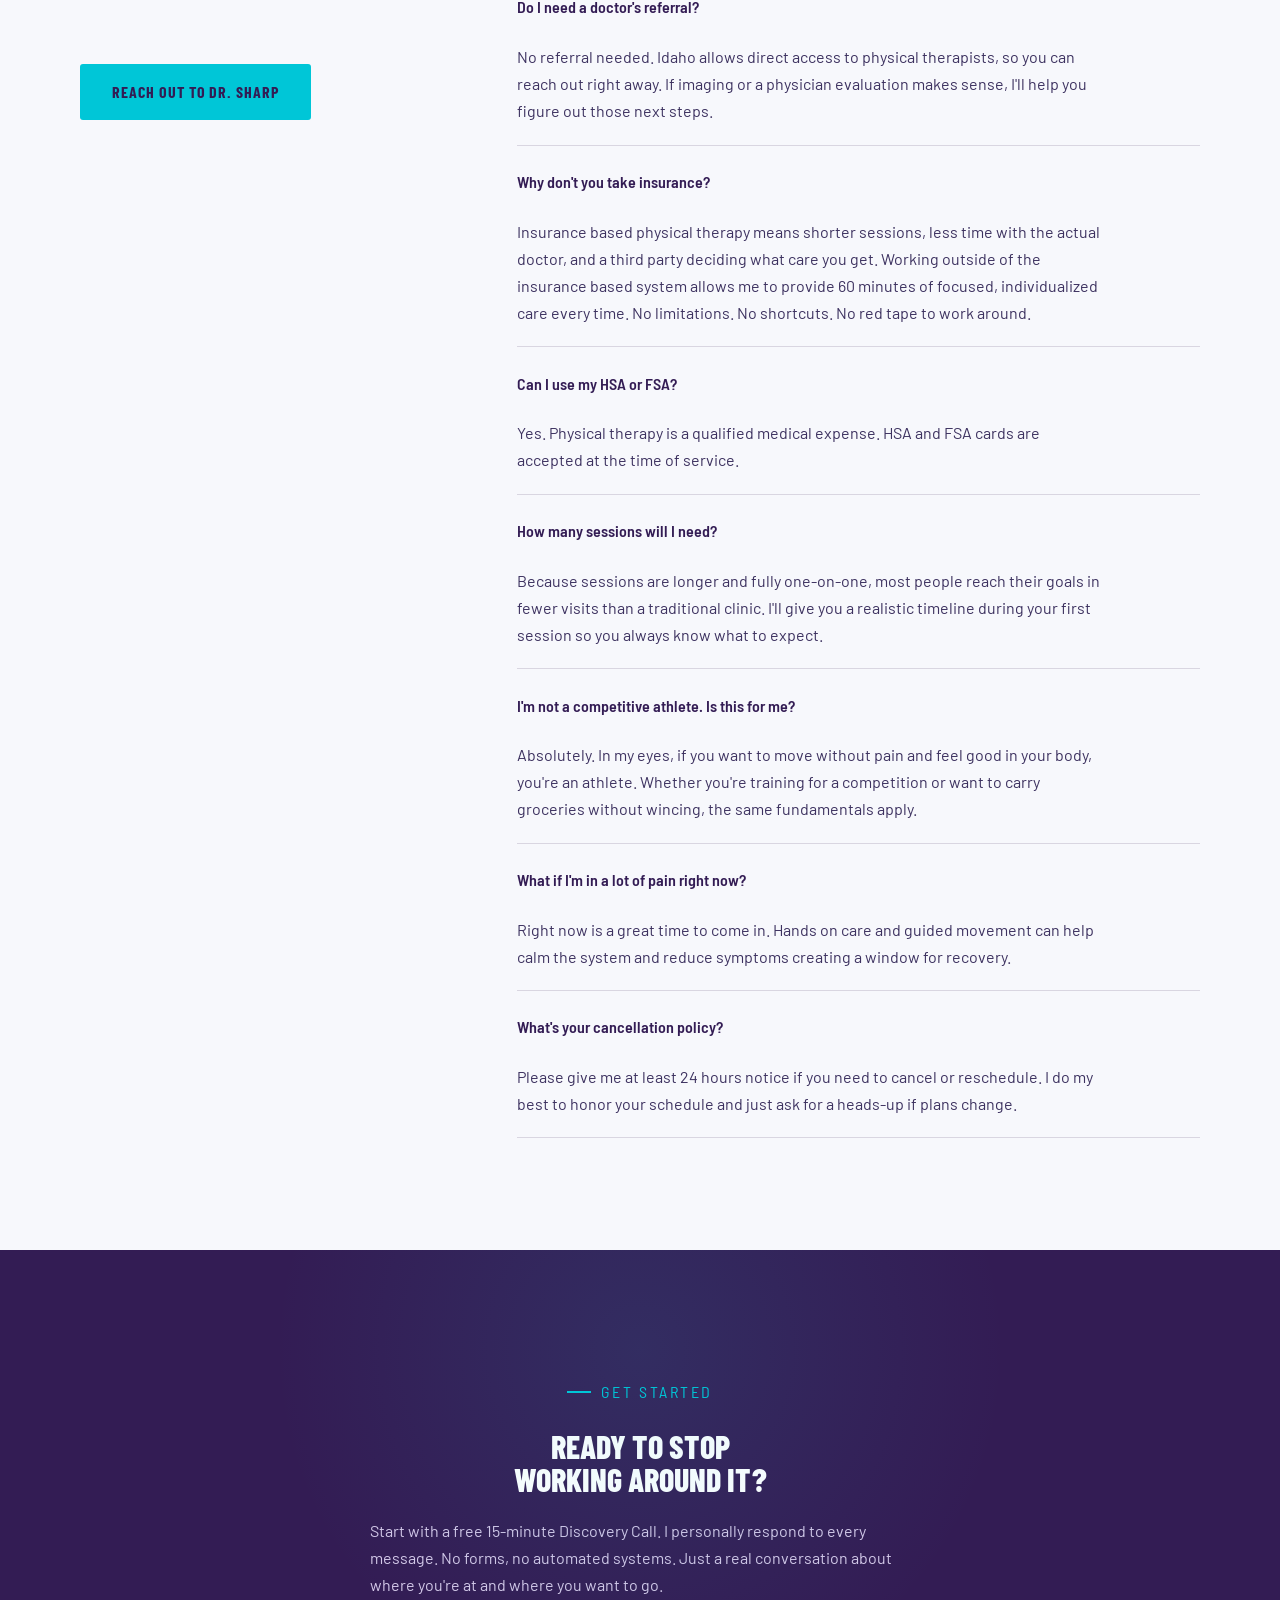
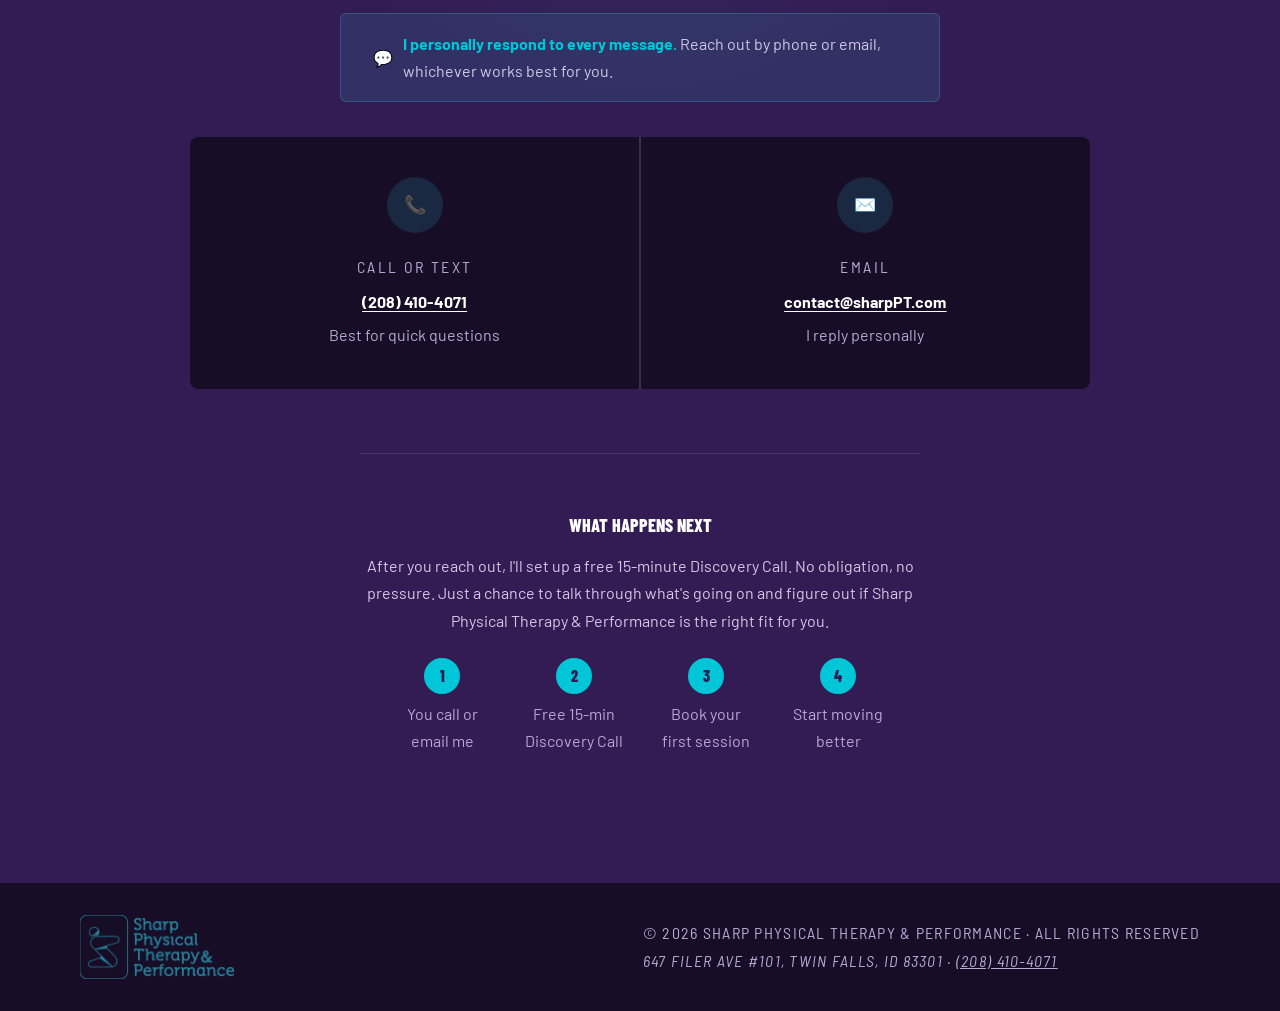
==== commit 0606f9be: "Footer SEO fix" ====
--- a/index.html
+++ b/index.html
@@ -653,9 +653,17 @@
       <a href="#" class="footer-logo" aria-label="Sharp Physical Therapy and Performance — back to top">
         <img src="img/sptp-primary-teal-text.png" alt="Sharp Physical Therapy & Performance" class="footer-logo-img">
       </a>
-      <span class="footer-copy">© 2026 Sharp Physical Therapy & Performance · All rights reserved</span>
+
+      <div class="footer-info-wrap">
+        <span class="footer-copy">© 2026 Sharp Physical Therapy & Performance · All rights reserved</span>
+        <address class="footer-copy">
+          647 Filer Ave #101, Twin Falls, ID 83301 ·
+          <a class="footer-copy" href="tel:2084104071">(208) 410-4071</a>
+        </address>
+      </div>
     </div>
   </footer>
+
 
   <script>
     // Scroll reveal
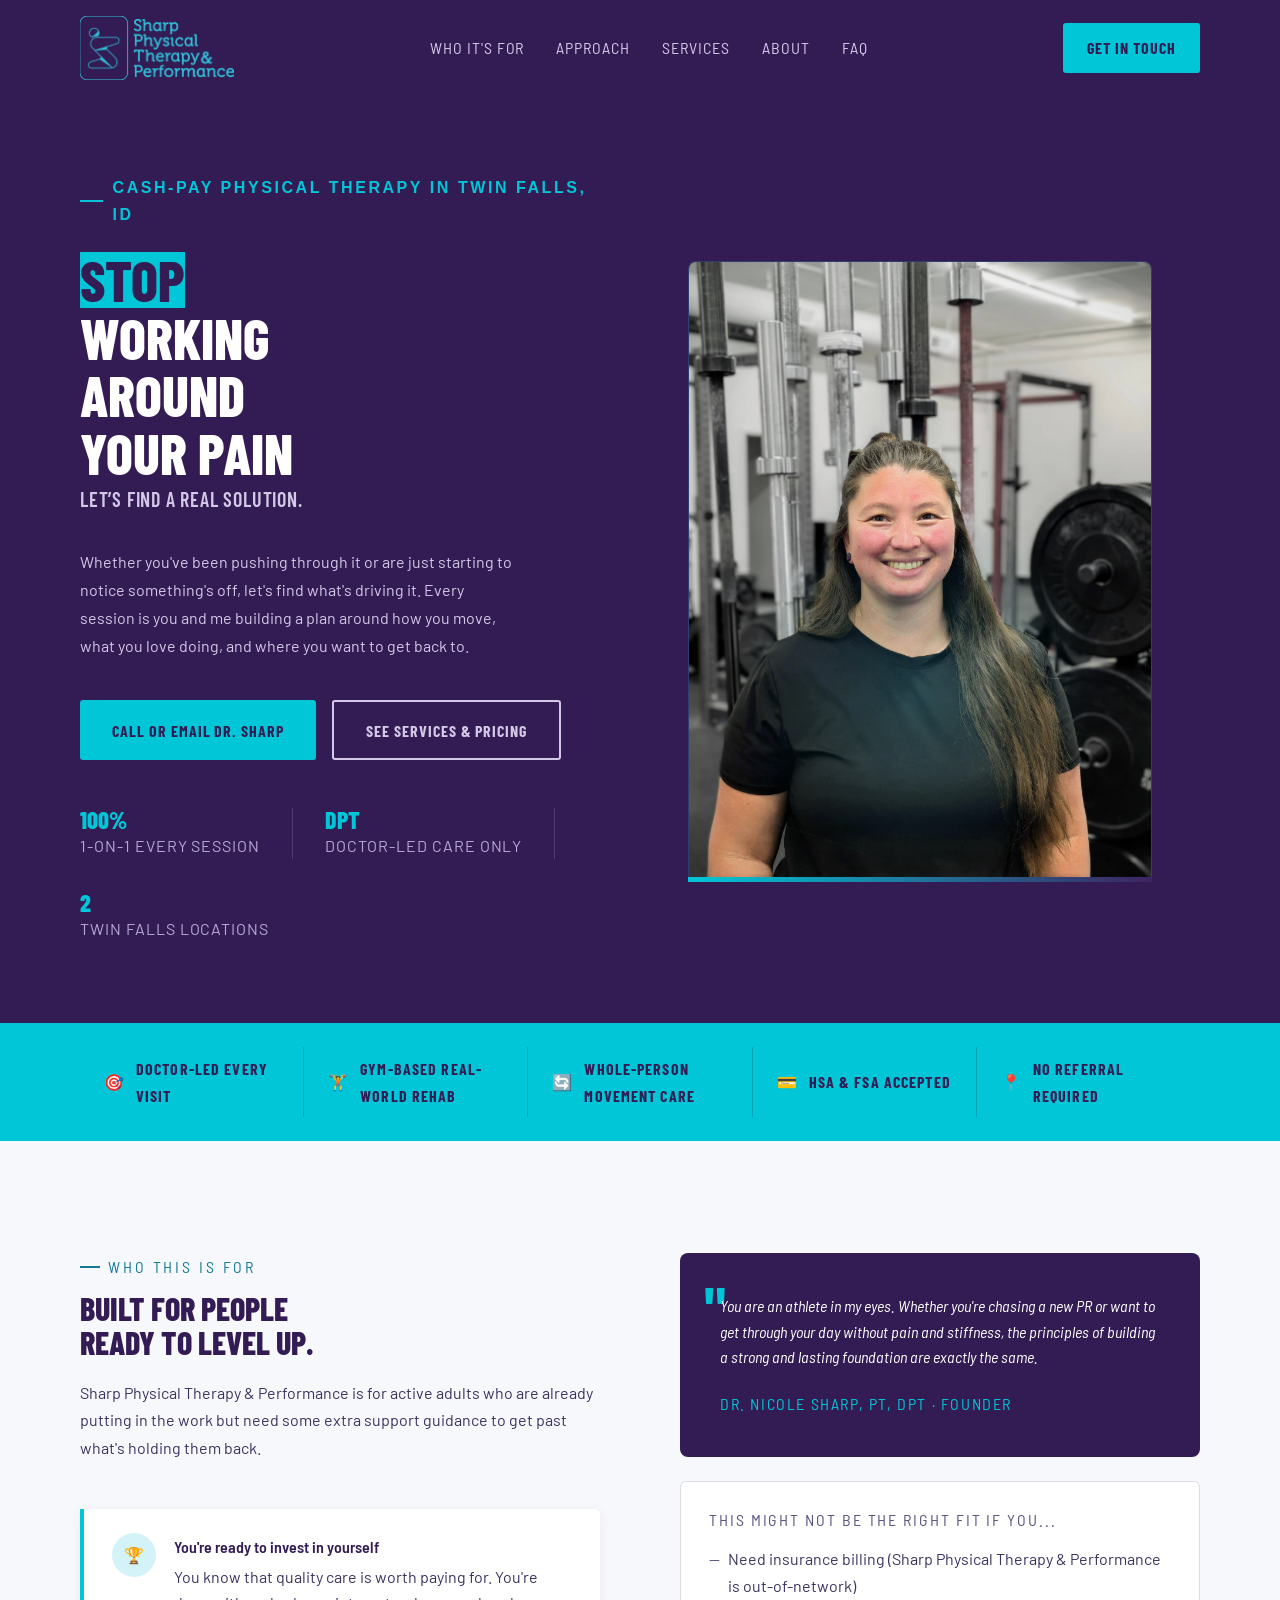
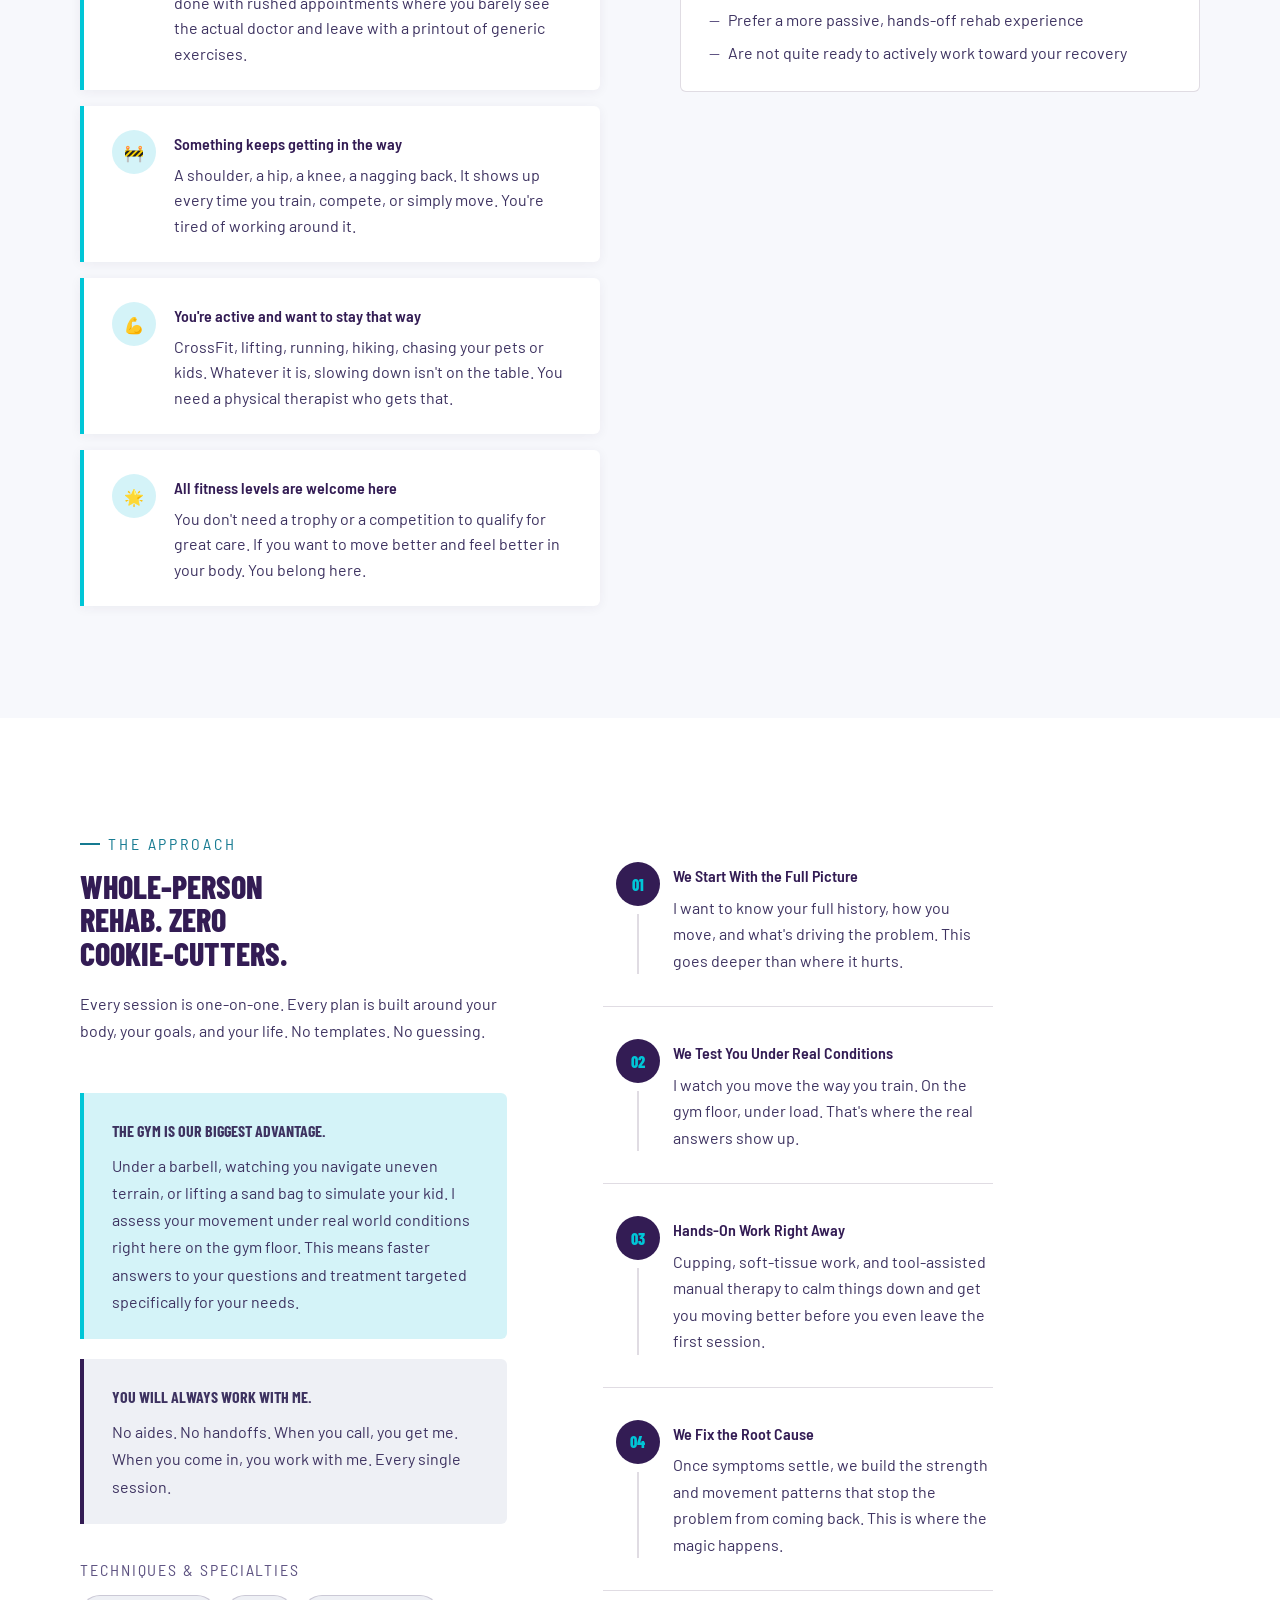
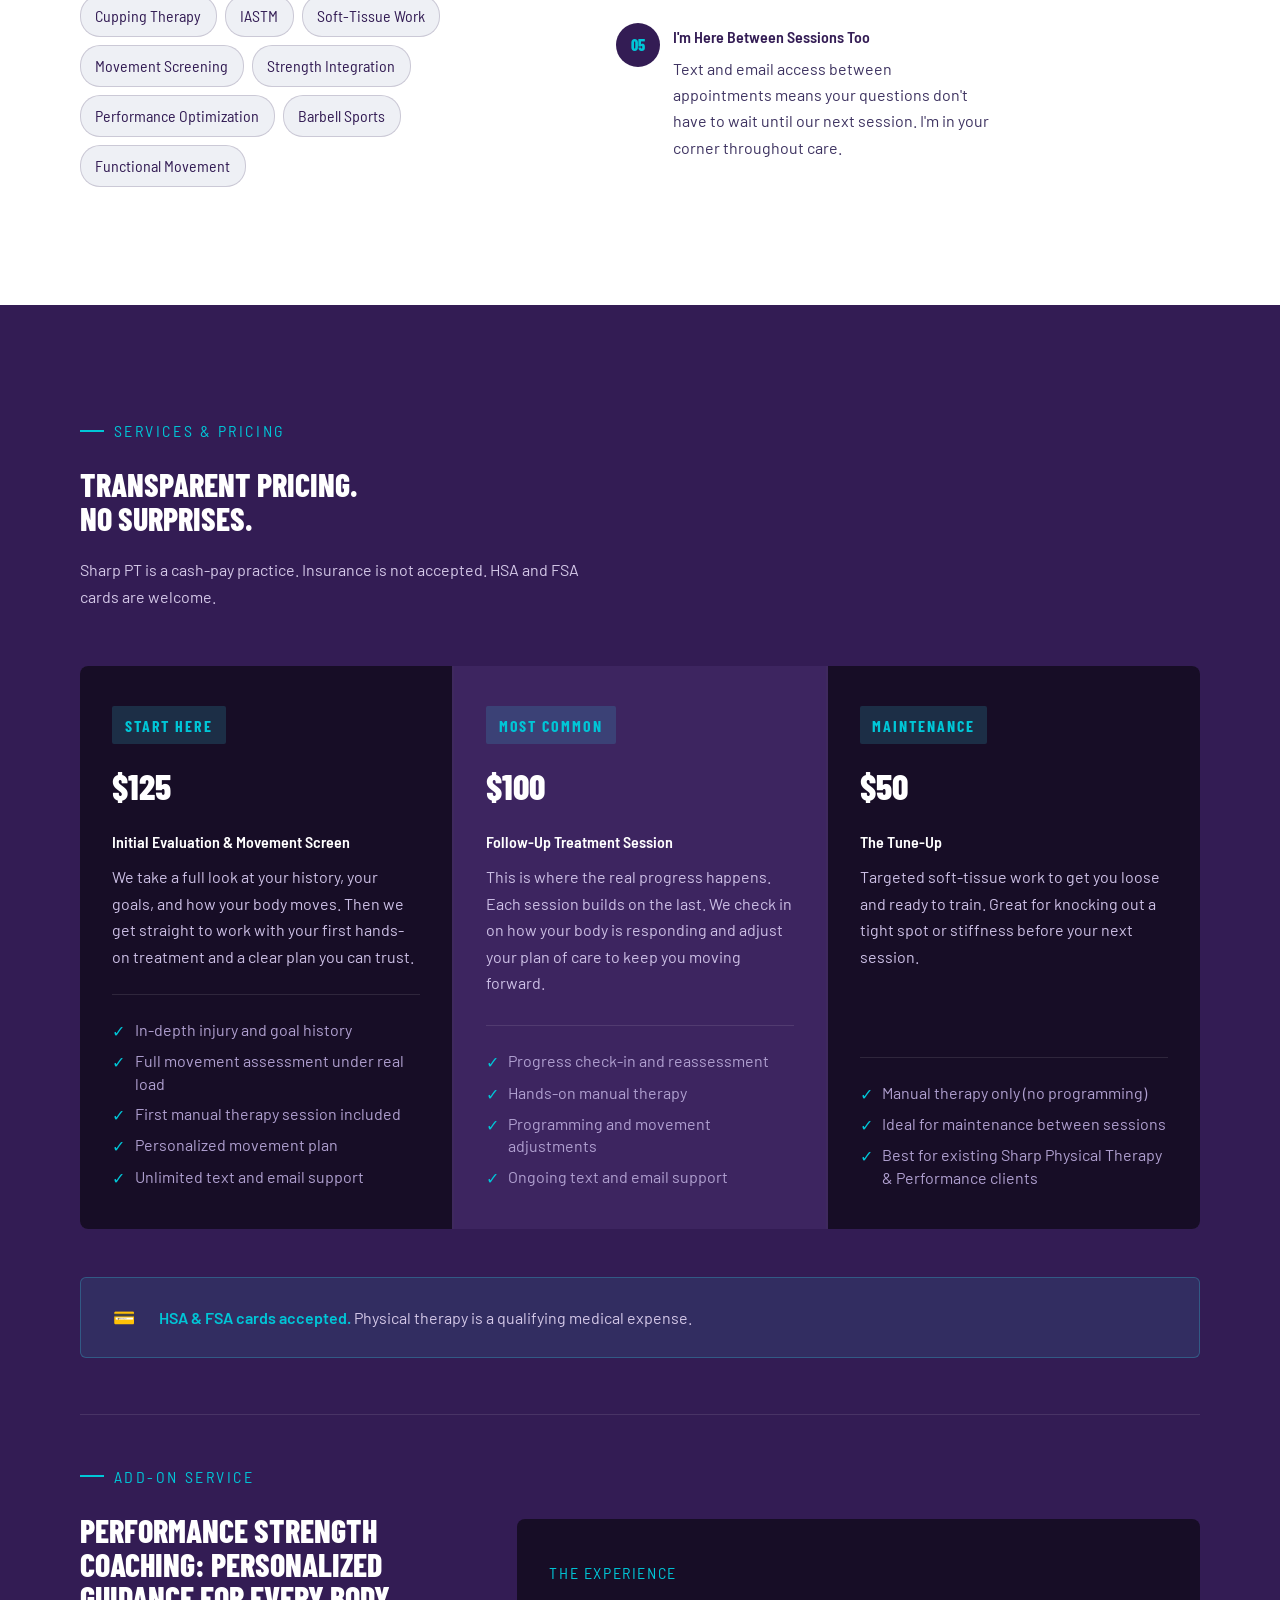
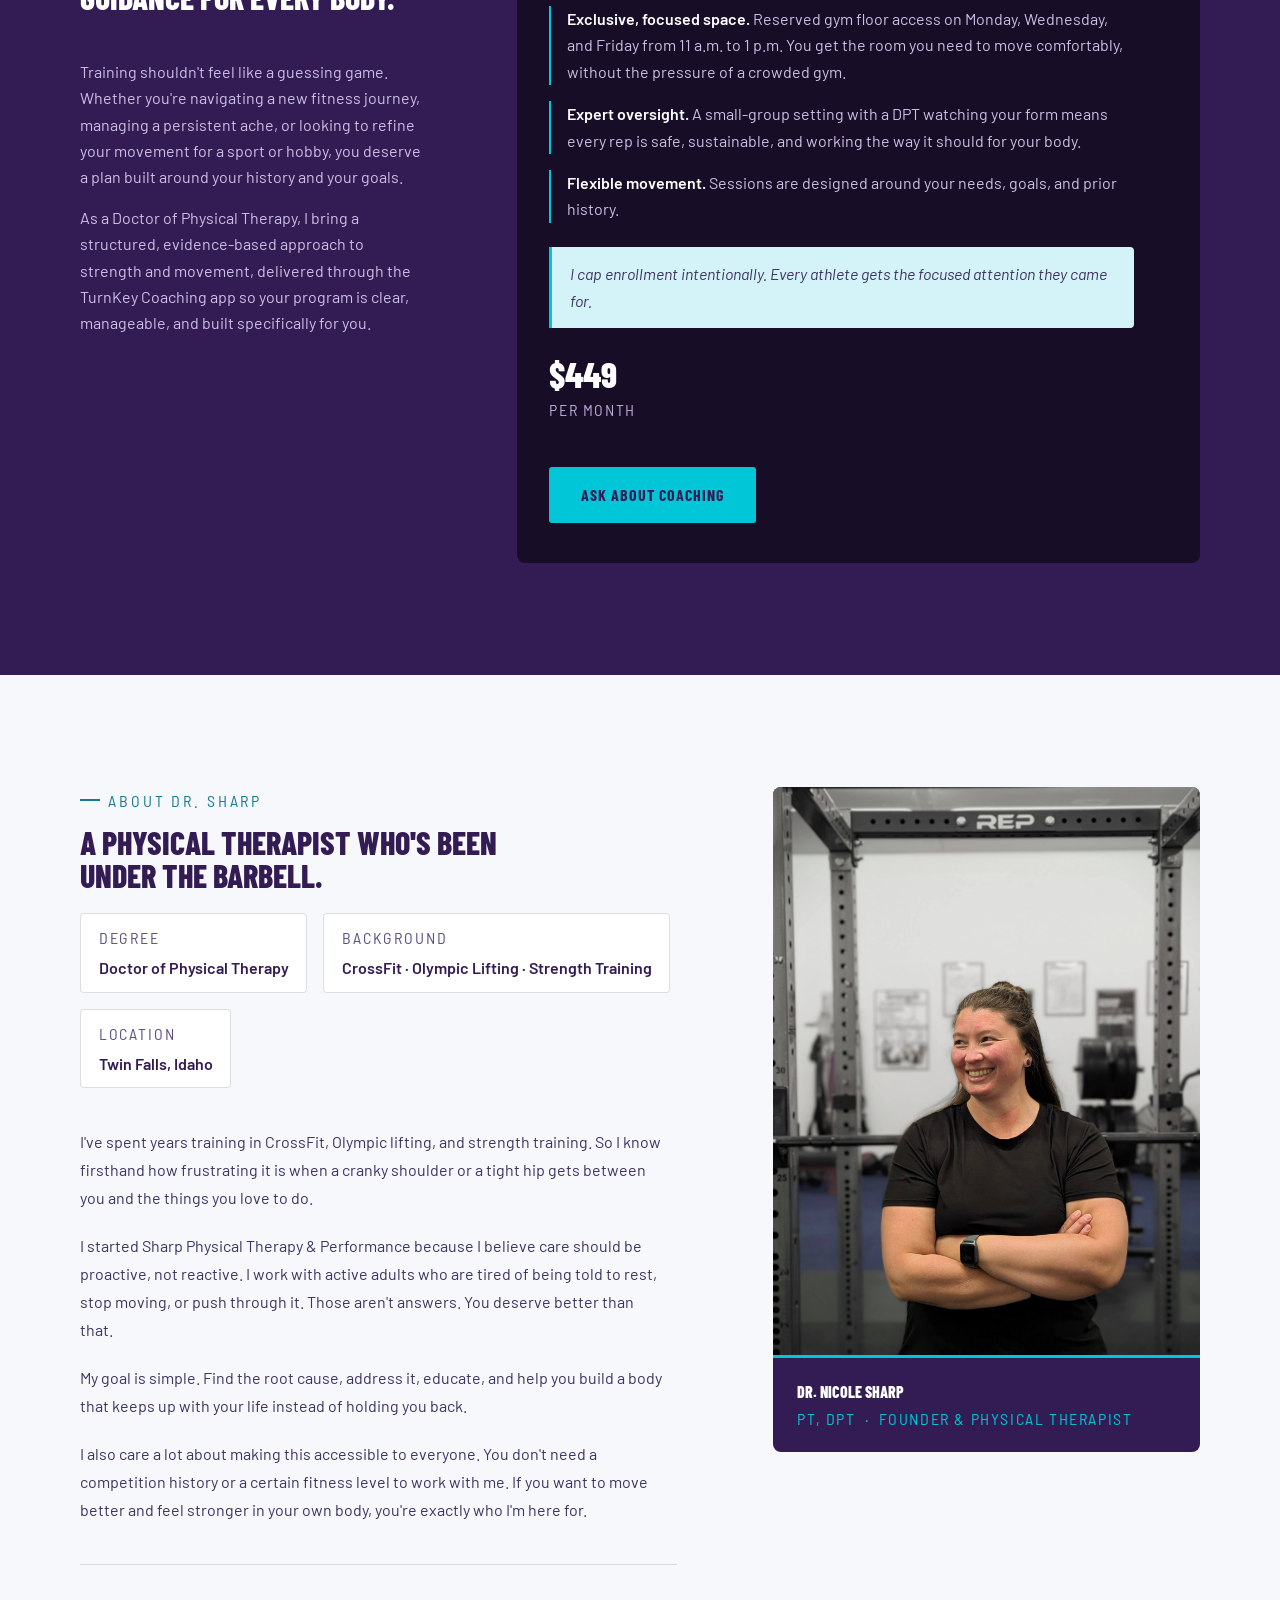
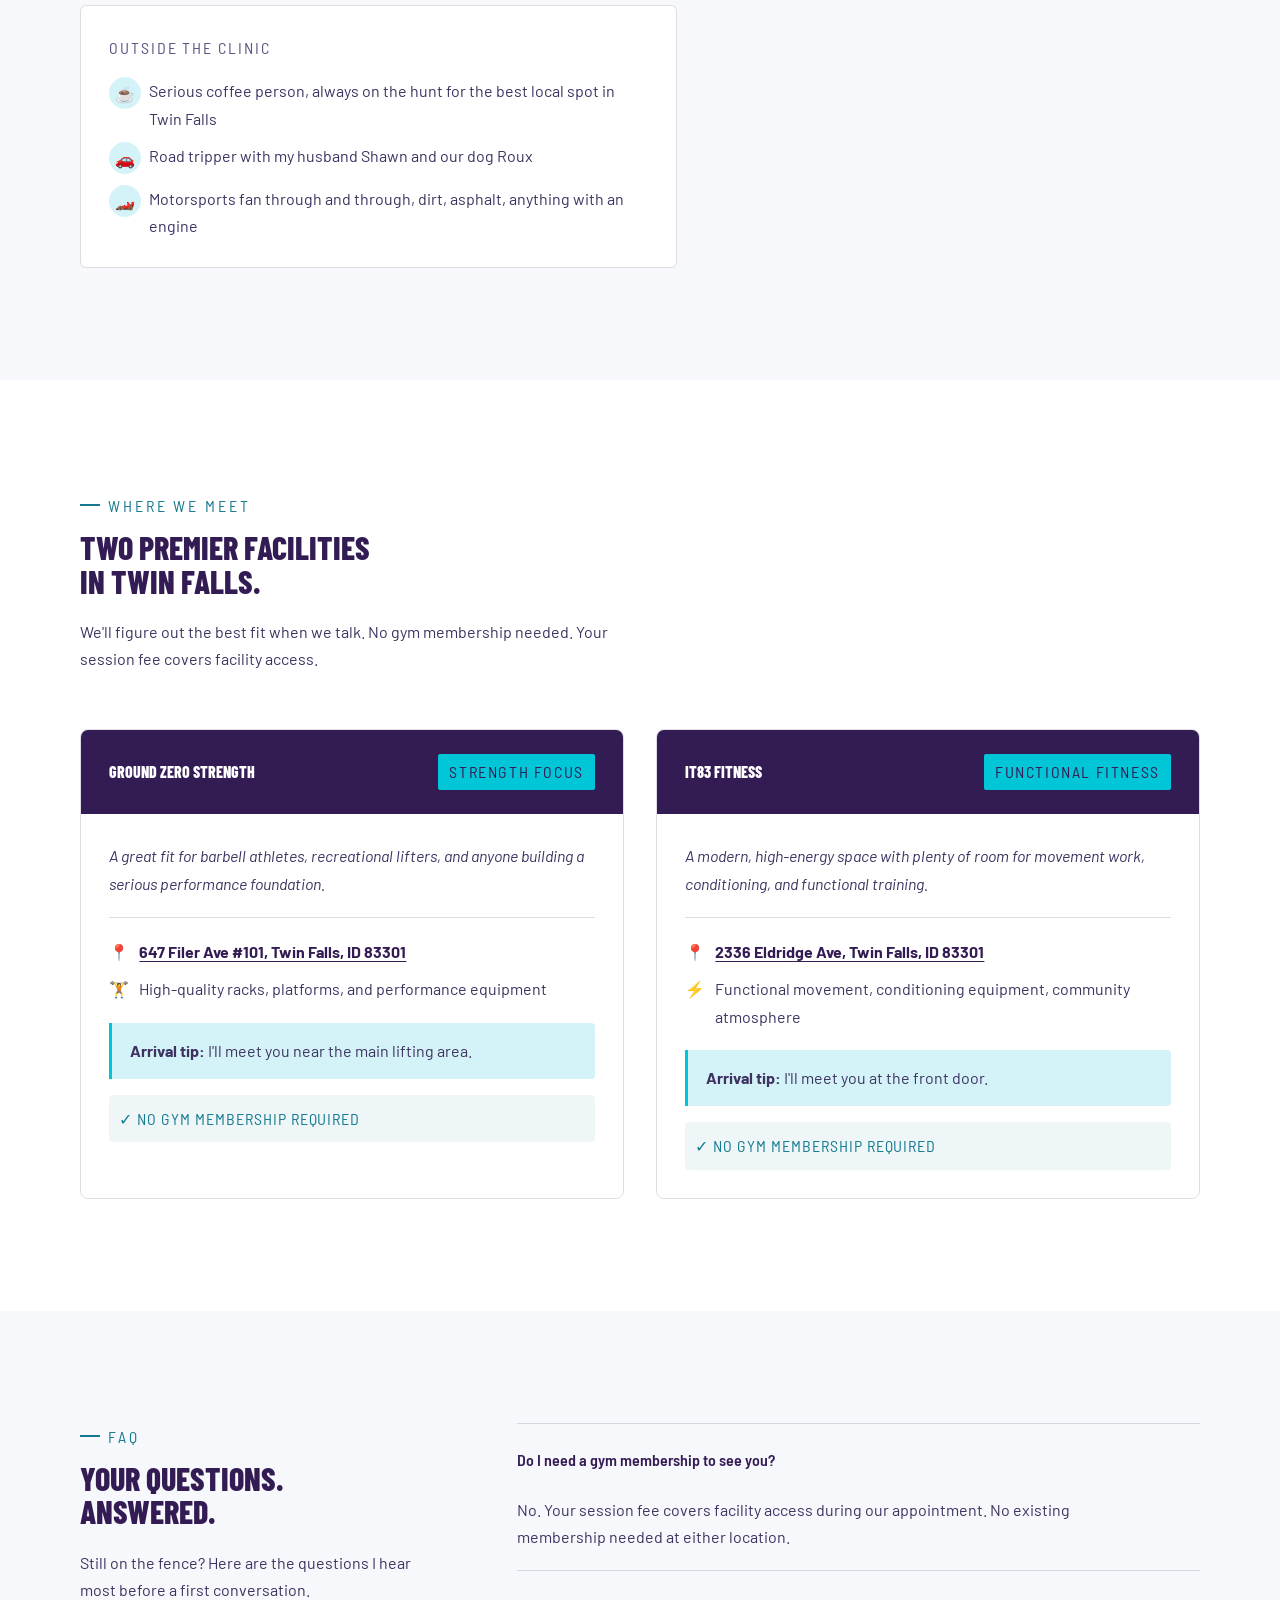
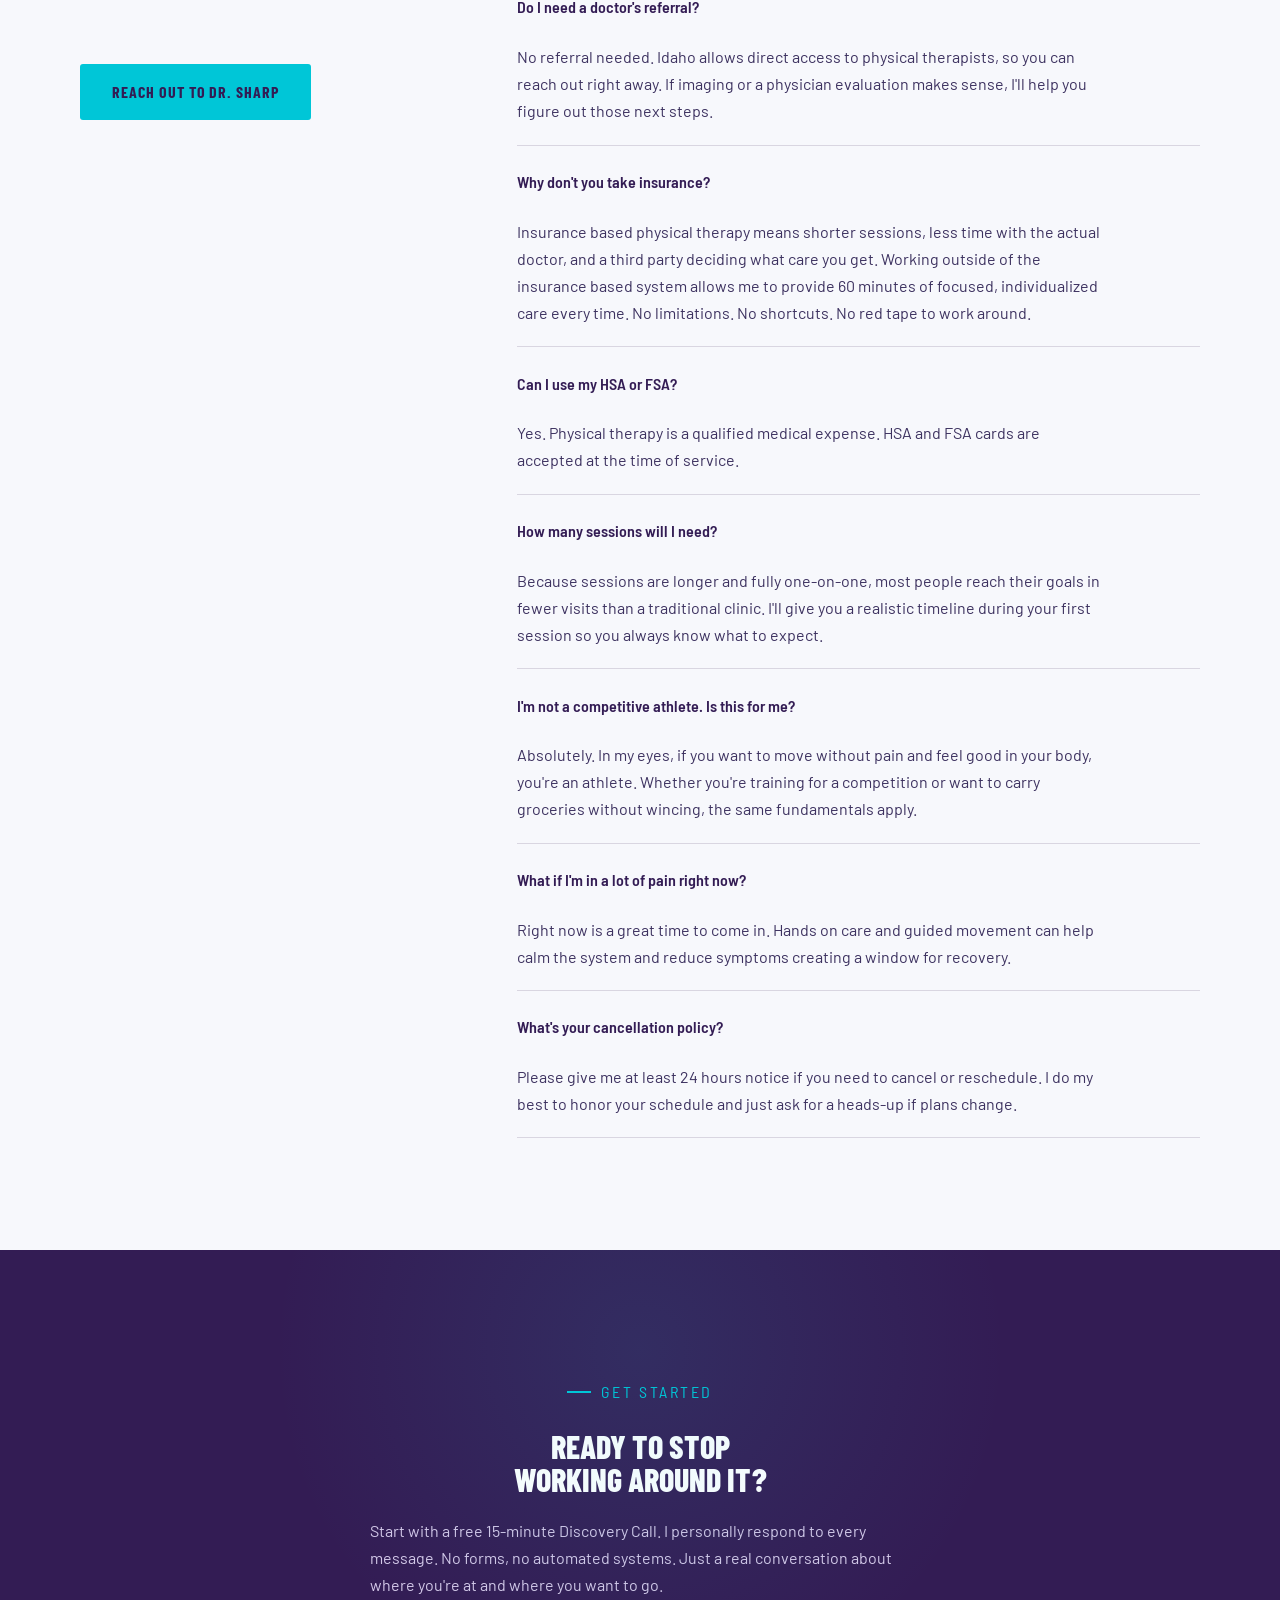
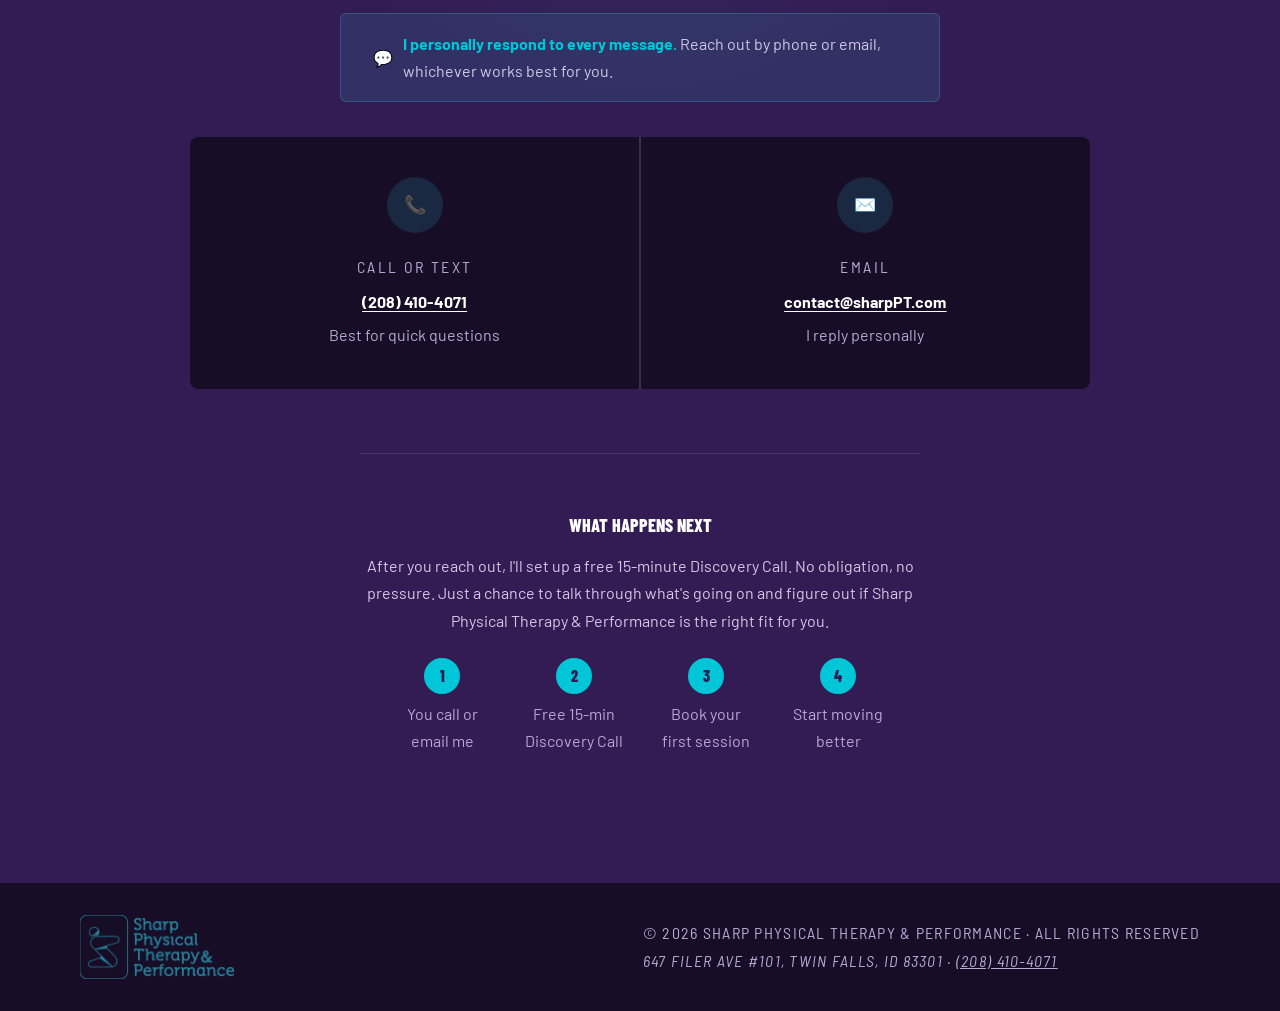
==== commit 07fda26f: "back to 449" ====
--- a/index.html
+++ b/index.html
@@ -25,6 +25,7 @@
   <meta property="og:locale" content="en_US">
   <link rel="canonical" href="https://www.sharppt.com/" />
   <title>Sharp Physical Therapy & Performance | Cash-Pay PT in Twin Falls, ID</title>
+  <link rel="icon" href="favicon.ico" sizes="any">
   <link rel="preconnect" href="https://fonts.googleapis.com">
   <link href="https://fonts.googleapis.com/css2?family=Barlow+Condensed:wght@400;600;700;800&family=Barlow:wght@400;500;600&family=Barlow+Semi+Condensed:wght@500;600&display=swap" rel="stylesheet">
   <link rel="stylesheet" href="css/styles.css">
@@ -438,7 +439,7 @@
                 <li><strong>Flexible movement.</strong> Sessions are designed around your needs, goals, and prior history.</li>
               </ul>
               <p class="location-tip service-desc" style="margin-top: 2.4rem;"><em>I cap enrollment intentionally. Every athlete gets the focused attention they came for.</em></p>
-              <div class="service-price" style="margin-top: 2.8rem;" aria-label="349 dollars per month">$349</div>
+              <div class="service-price" style="margin-top: 2.8rem;" aria-label="449 dollars per month">$449</div>
               <div class="service-duration">per month</div>
               <a href="#contact" class="btn-teal" style="margin-top: 2rem;">Ask About Coaching</a>
             </div>
@@ -654,7 +655,7 @@
         <img src="img/sptp-primary-teal-text.png" alt="Sharp Physical Therapy & Performance" class="footer-logo-img">
       </a>
 
-      <div class="footer-info-wrap">
+      <div>
         <span class="footer-copy">© 2026 Sharp Physical Therapy & Performance · All rights reserved</span>
         <address class="footer-copy">
           647 Filer Ave #101, Twin Falls, ID 83301 ·
